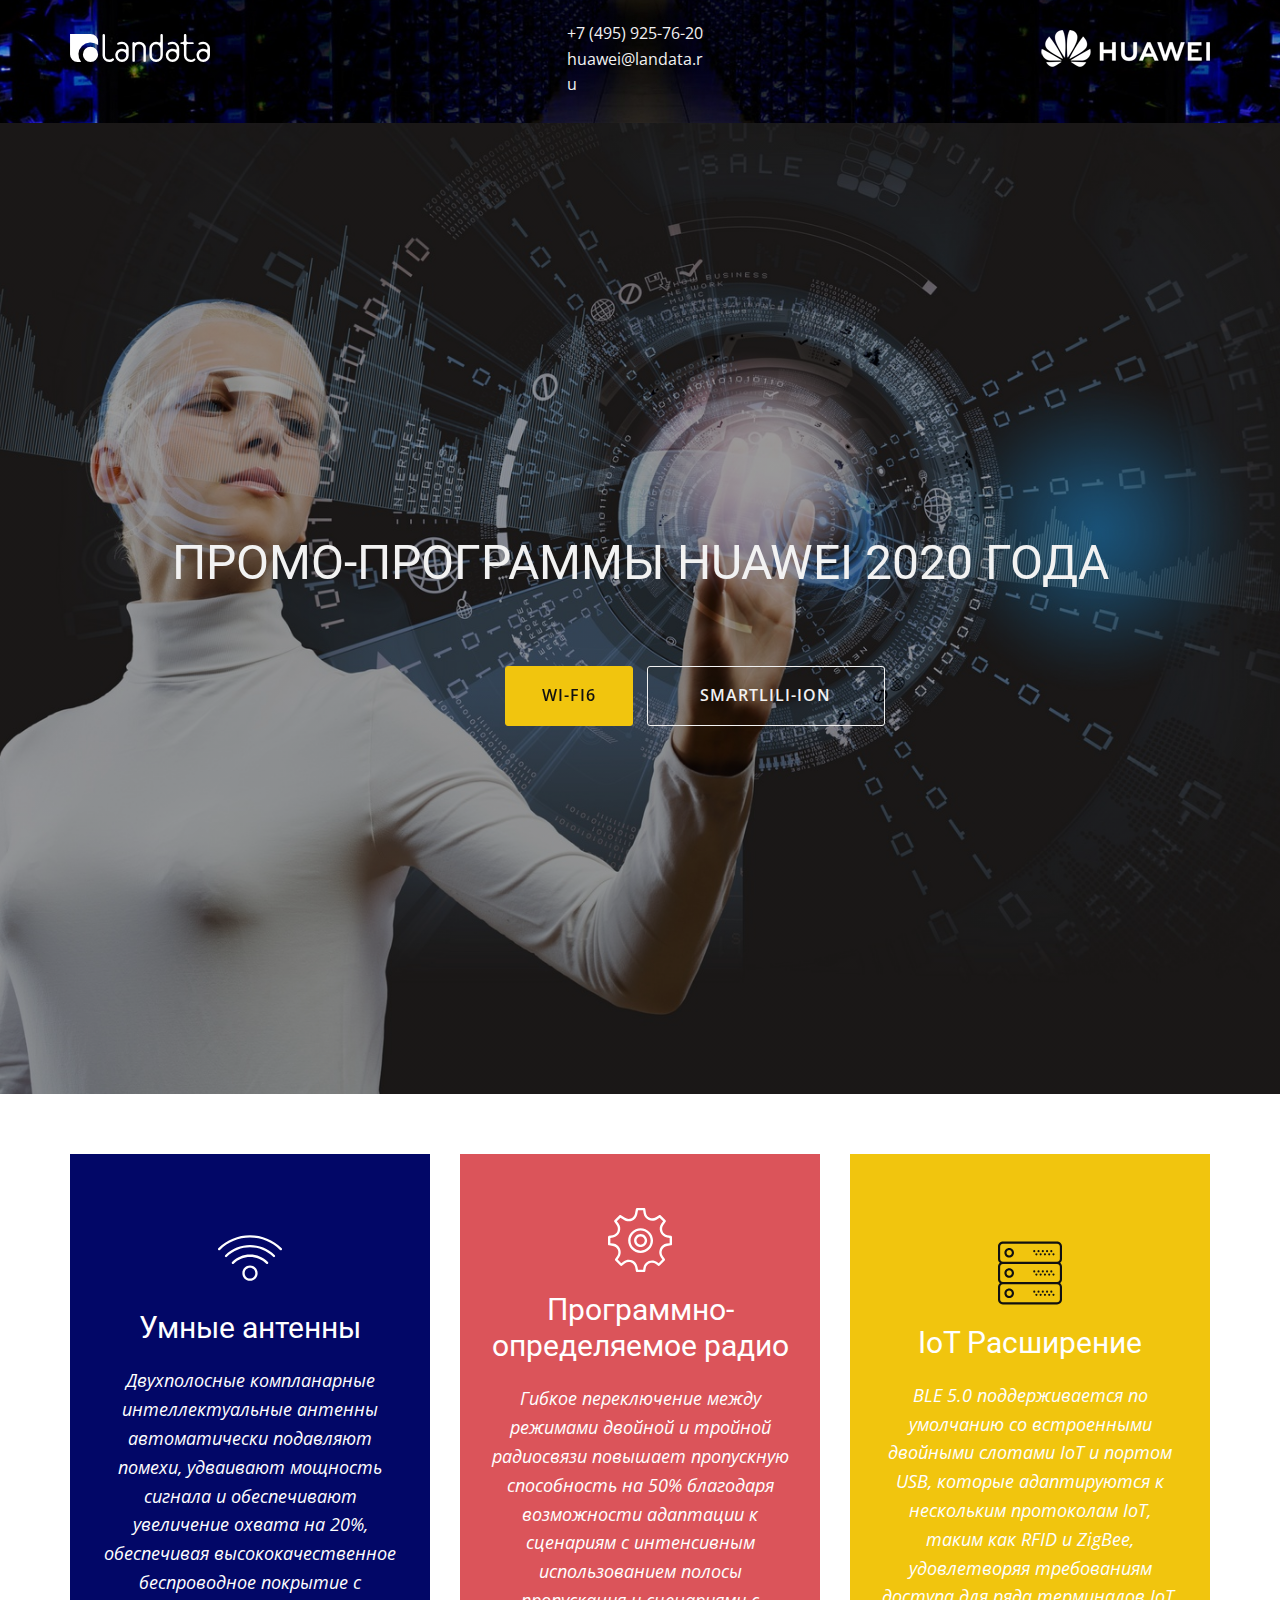
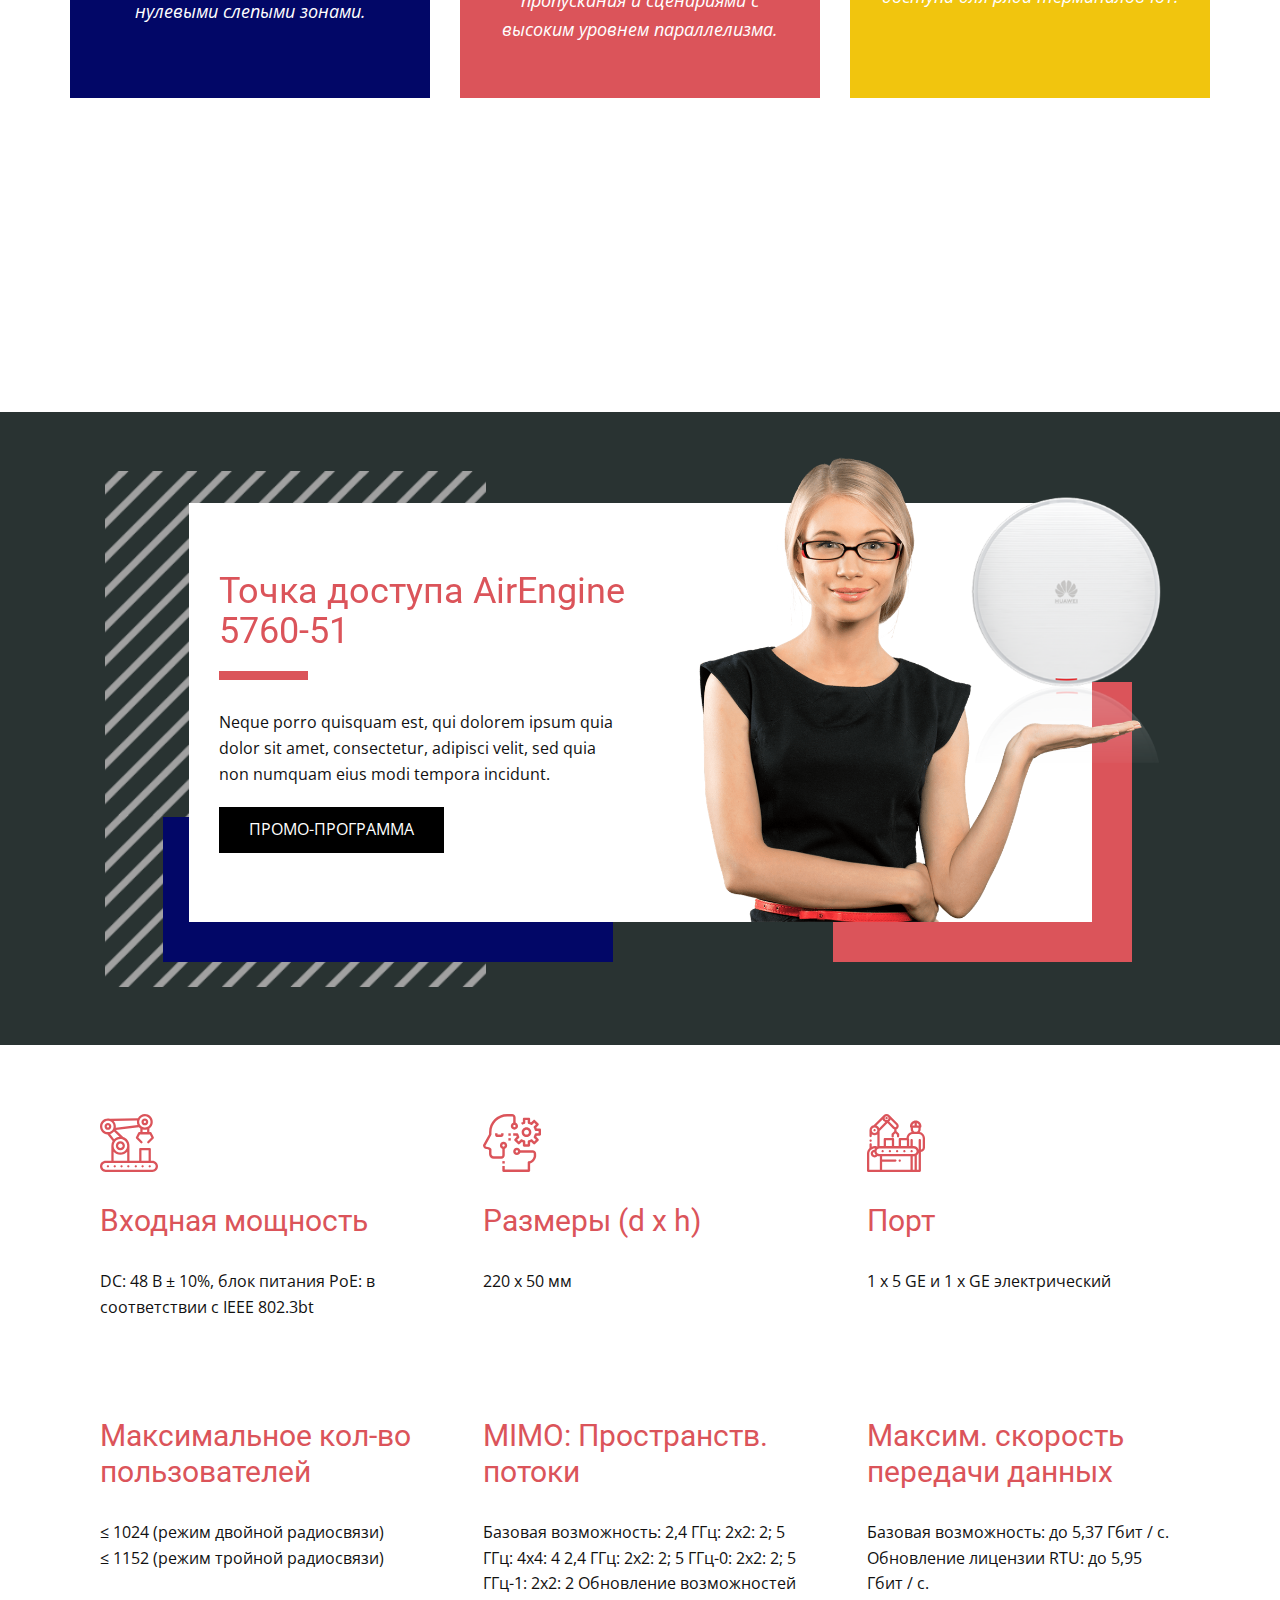
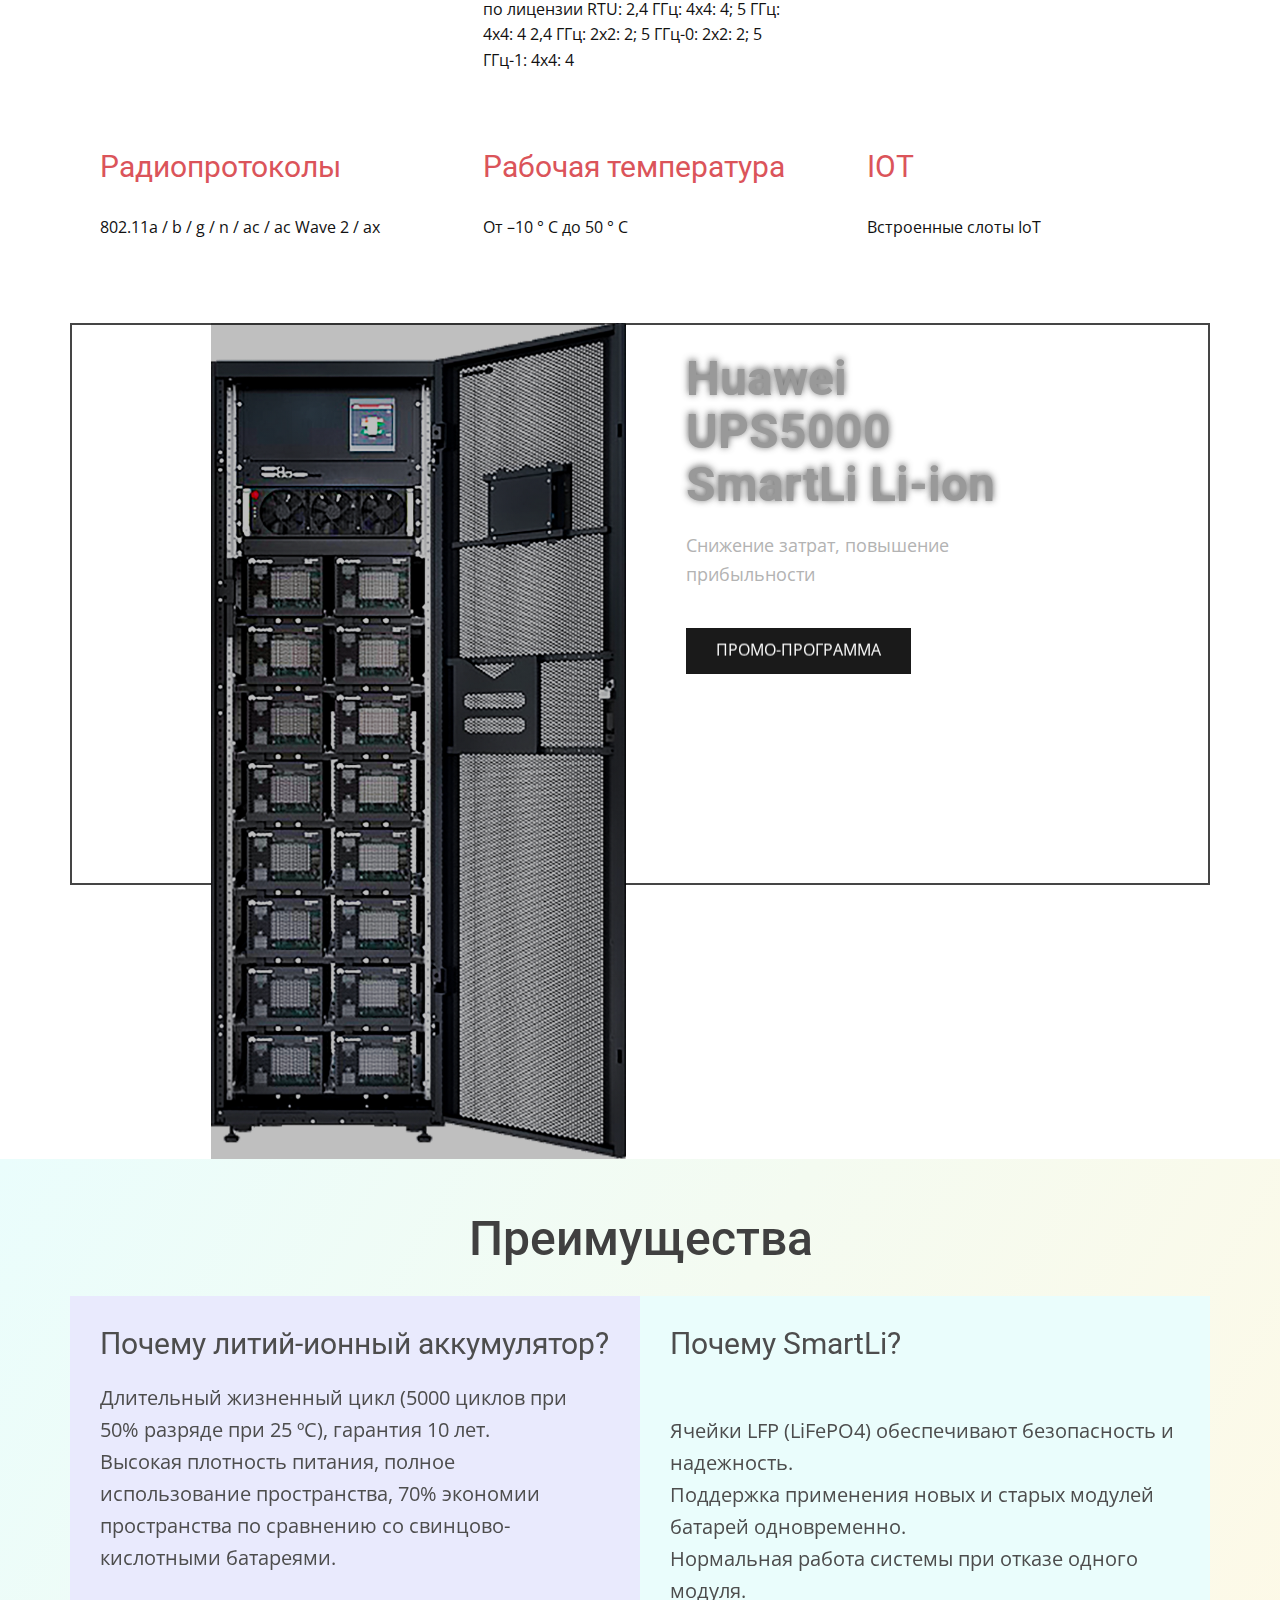
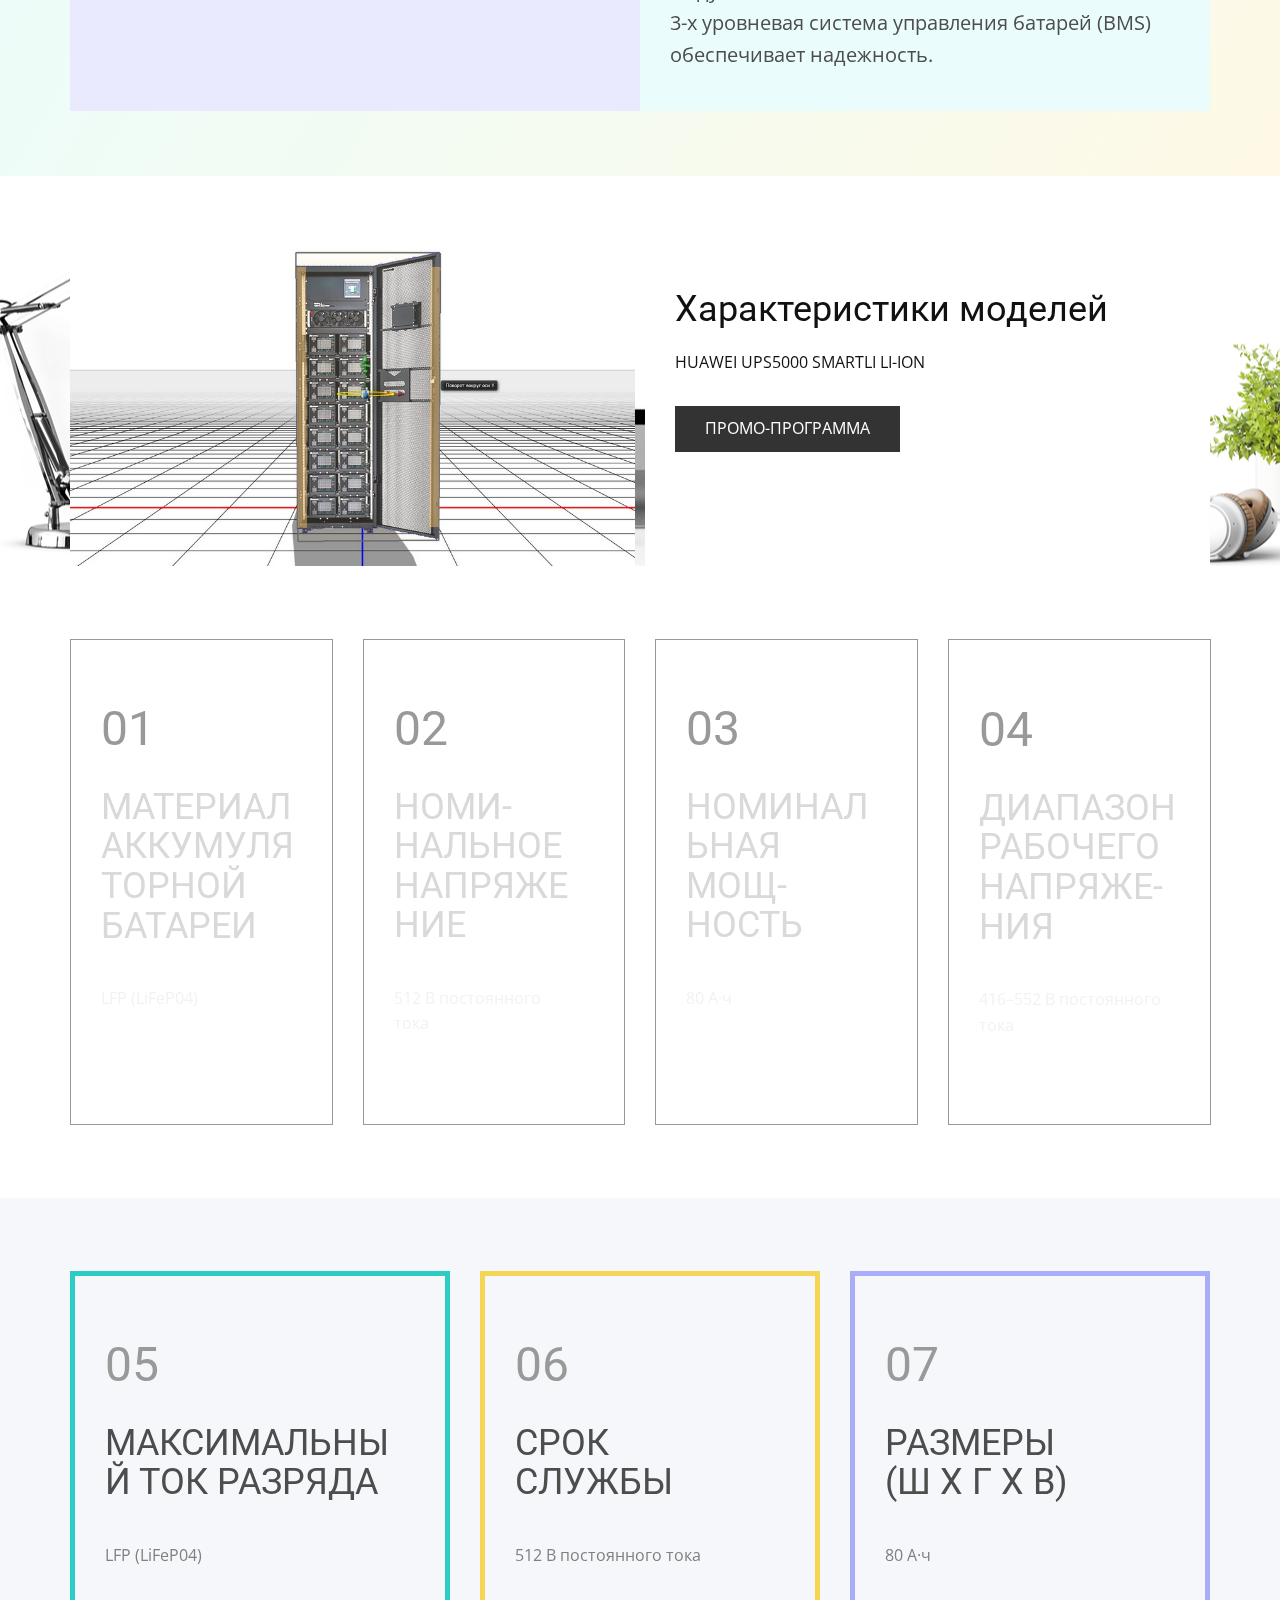
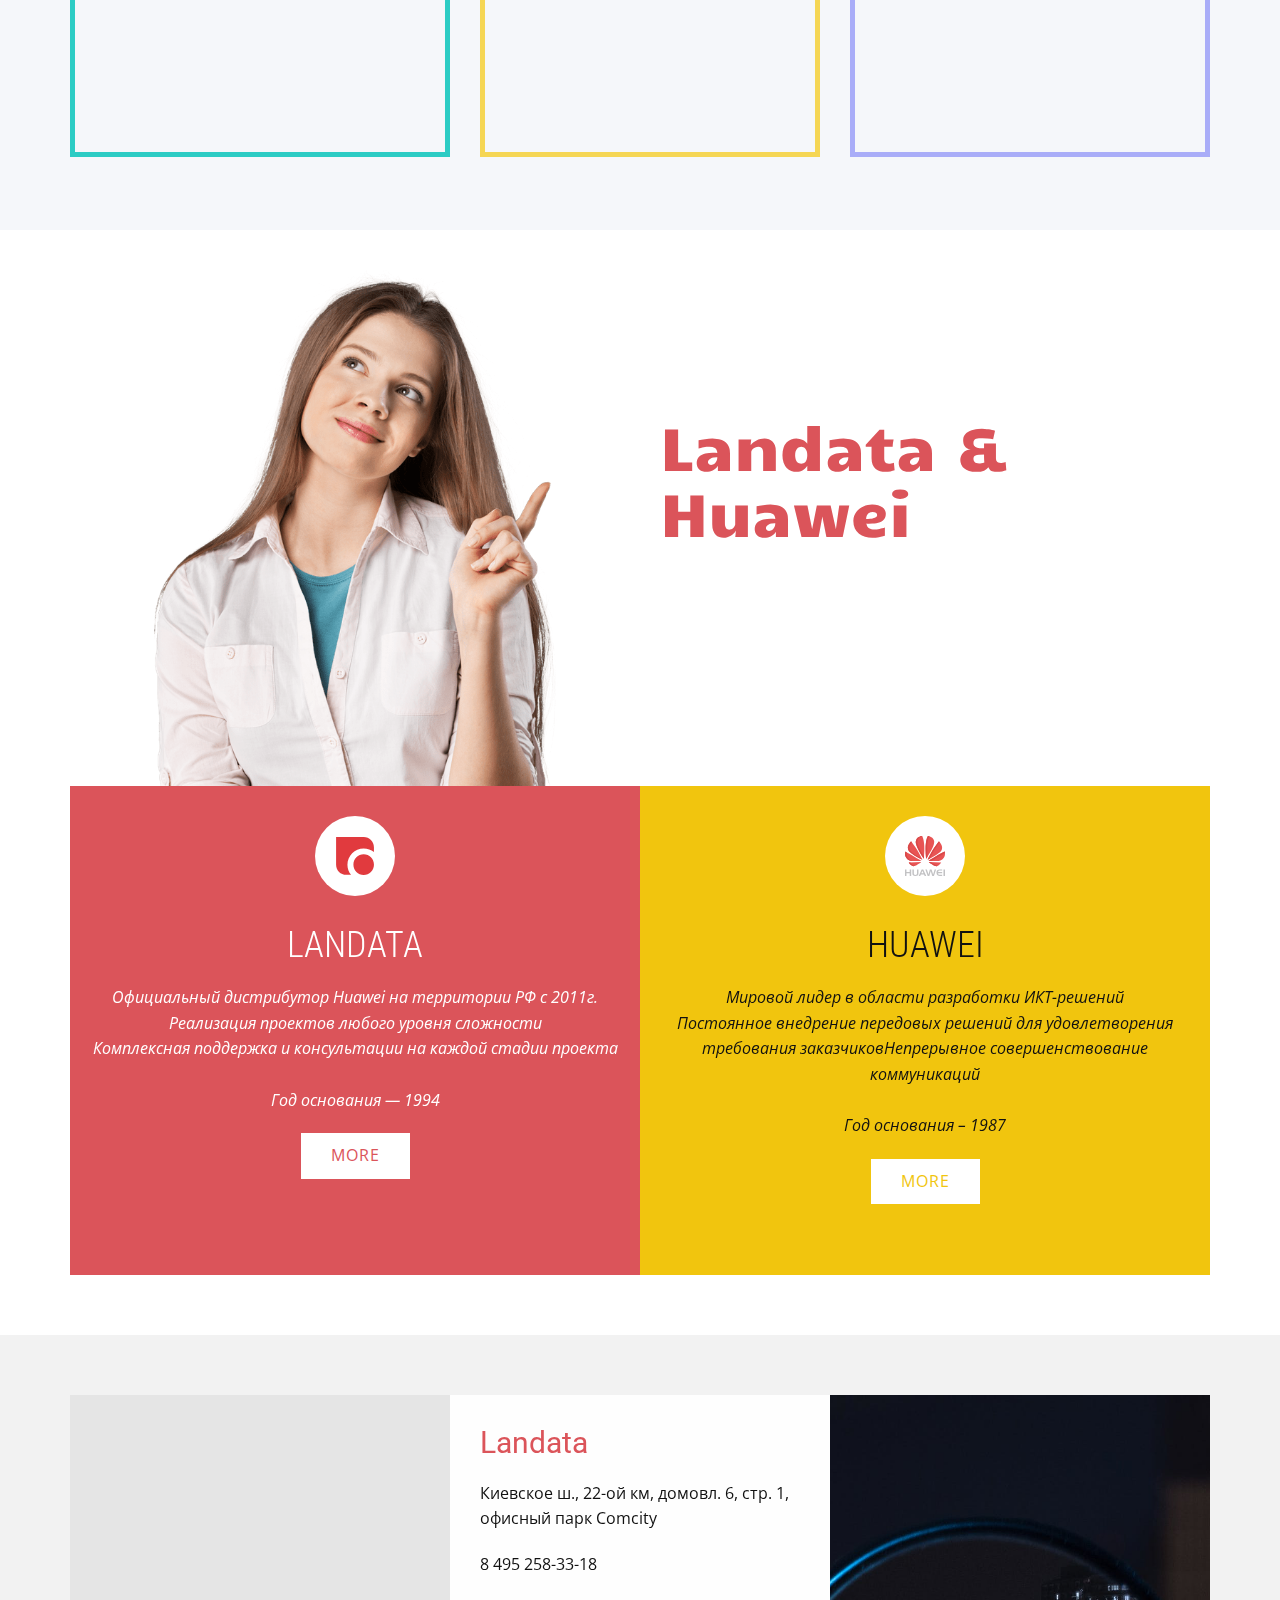
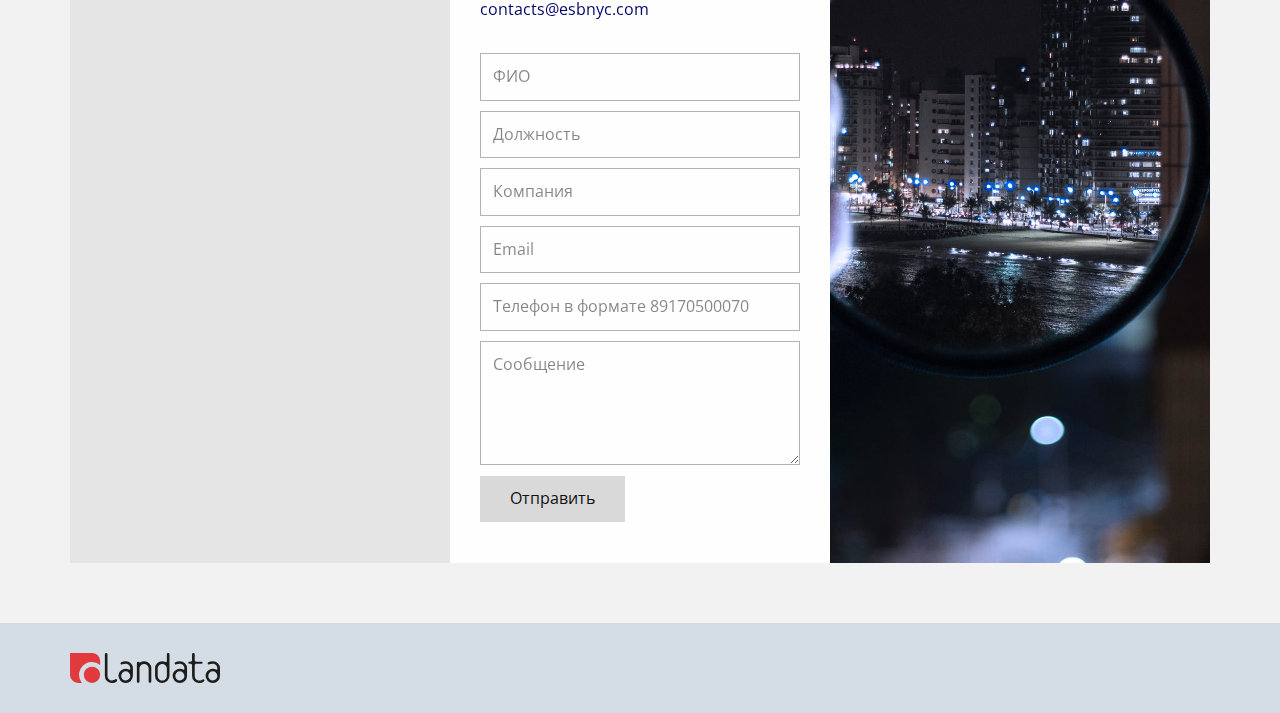
==== index.html @ daa8db78 "App init" ====
<!DOCTYPE html>
<html style="font-size: 16px;">
  <head>
    <meta name="viewport" content="width=device-width, initial-scale=1.0">
    <meta charset="utf-8">
    <meta name="keywords" content="ПРОМО-ПРОГРАММЫ HUAWEI 2020 ГОДА, Точка доступа AirEngine 5760-51, Huawei UPS5000 SmartLi Li-ion, Преимущества">
    <meta name="description" content="ПРОМО-ПРОГРАММЫ HUAWEI 2020 ГОД">
    <meta name="page_type" content="np-template-header-footer-from-plugin">
    <title>home</title>
    <link rel="stylesheet" href="nicepage.css" media="screen">
<link rel="stylesheet" href="home.css" media="screen">
    <script class="u-script" type="text/javascript" src="jquery.js" defer=""></script>
    <script class="u-script" type="text/javascript" src="nicepage.js" defer=""></script>
    <link rel="icon" href="images/favicon.png">
    <link id="u-google-font" rel="stylesheet" href="https://fonts.googleapis.com/css?family=Ubuntu:300,300i,400,400i,500,500i,700,700i|Roboto+Condensed:300,300i,400,400i,700,700i|Roboto:100,100i,300,300i,400,400i,500,500i,700,700i,900,900i|Open+Sans:300,300i,400,400i,600,600i,700,700i,800,800i|Candal">
    
    
    
    
    
    
    
    
    
    
    
    
    
    
    <script type="application/ld+json">{
		"@context": "http://schema.org",
		"@type": "Organization",
		"name": "Landata-Huawei",
		"url": "index.html",
		"logo": "images/2.svg"
}</script>
    <meta property="og:title" content="home">
    <meta property="og:type" content="website">
    <meta property="og:description" content="ПРОМО-ПРОГРАММЫ HUAWEI 2020 ГОД">
    <meta name="theme-color" content="#020767">
    <link rel="canonical" href="index.html">
    <meta property="og:url" content="index.html">
  </head>
  <body data-home-page="home.html" data-home-page-title="home" class="u-body"><header class="u-clearfix u-header u-image u-shading u-header" id="sec-599b" data-image-width="1600" data-image-height="827"><div class="u-clearfix u-sheet u-valign-middle u-sheet-1">
        <a href="#" class="u-image u-logo u-image-1">
          <img src="images/2.svg" class="u-logo-image u-logo-image-1" data-image-width="140">
        </a>
        <a href="#" class="u-image u-logo u-image-2" data-image-width="169" data-image-height="38">
          <img src="images/logo-huawei1.png" class="u-logo-image u-logo-image-2" data-image-width="140">
        </a>
        <p class="u-align-center-xs u-hidden-xs u-text u-text-grey-5 u-text-1">+7 (495) 925-76-20&nbsp;
          <br>
          <a class="logo-description" href="mailto:huawei@landata.ru">huawei@landata.ru</a>
        </p>
      </div></header>
    <section class="skrollable skrollable-after u-clearfix u-image u-shading u-section-1" id="sec-cb9d" data-image-width="1600" data-image-height="1067">
      <div class="u-clearfix u-sheet u-valign-middle-sm u-valign-middle-xs u-sheet-1">
        <div class="u-clearfix u-expanded-width-md u-layout-wrap u-layout-wrap-1">
          <div class="u-layout">
            <div class="u-layout-col">
              <div class="u-size-30">
                <div class="u-layout-row">
                  <div class="u-container-style u-layout-cell u-left-cell u-right-cell u-size-60 u-layout-cell-1">
                    <div class="u-container-layout u-valign-middle u-container-layout-1">
                      <h1 class="u-align-center u-text u-text-grey-5 u-text-1" data-animation-name="fadeIn" data-animation-duration="1000" data-animation-delay="0">ПРОМО-ПРОГРАММЫ HUAWEI 2020 ГОДА</h1>
                    </div>
                  </div>
                </div>
              </div>
              <div class="u-size-30">
                <div class="u-layout-row">
                  <div class="u-align-center-sm u-align-center-xs u-align-right-lg u-align-right-md u-align-right-xl u-container-style u-layout-cell u-left-cell u-size-30 u-layout-cell-2">
                    <div class="u-container-layout u-valign-middle u-container-layout-2">
                      <a href="#carousel_262c" class="u-border-1 u-border-palette-3-base u-border-radius-3 u-btn u-btn-round u-button-style u-palette-3-base u-btn-1" data-animation-name="jackInTheBox" data-animation-duration="1000" data-animation-delay="0" data-animation-direction="">WI-Fi6</a>
                    </div>
                  </div>
                  <div class="u-align-center-sm u-align-center-xs u-align-left-lg u-align-left-md u-align-left-xl u-container-style u-layout-cell u-right-cell u-size-30 u-layout-cell-3">
                    <div class="u-container-layout u-valign-middle u-container-layout-3">
                      <a href="#sec-e520" class="u-border-1 u-border-grey-5 u-border-radius-3 u-btn u-btn-round u-button-style u-none u-btn-2">SMARTLILI-ION</a>
                    </div>
                  </div>
                </div>
              </div>
            </div>
          </div>
        </div>
      </div>
    </section>
    <section class="skrollable skrollable-between u-align-center u-clearfix u-image u-parallax u-valign-top-lg u-valign-top-xl u-section-2" id="carousel_262c">
      <div class="u-container-style u-expanded-width u-group u-white u-group-1">
        <div class="u-container-layout u-container-layout-1"></div>
      </div>
      <div class="u-clearfix u-gutter-30 u-layout-wrap u-layout-wrap-1">
        <div class="u-layout">
          <div class="u-layout-row">
            <div class="u-container-style u-layout-cell u-left-cell u-palette-1-base u-size-20 u-layout-cell-1">
              <div class="u-container-layout u-valign-middle u-container-layout-2">
                <span class="u-icon u-icon-circle u-icon-1" data-animation-name="pulse" data-animation-duration="1000" data-animation-delay="0" data-animation-direction="">
                  <svg class="u-svg-link" preserveAspectRatio="xMidYMin slice" viewBox="0 0 54.908 54.908" style=""><use xmlns:xlink="http://www.w3.org/1999/xlink" xlink:href="#svg-983d"></use></svg>
                  <svg version="1.1" id="svg-983d" xmlns="http://www.w3.org/2000/svg" xmlns:xlink="http://www.w3.org/1999/xlink" x="0px" y="0px" viewBox="0 0 54.908 54.908" style="enable-background:new 0 0 54.908 54.908;" xml:space="preserve" class="u-svg-content"><g><path d="M54.615,19.123c-7.243-7.244-16.89-11.233-27.161-11.233S7.537,11.878,0.293,19.123c-0.391,0.391-0.391,1.023,0,1.414
		s1.023,0.391,1.414,0C8.573,13.67,17.717,9.889,27.454,9.889s18.881,3.781,25.747,10.647c0.195,0.195,0.451,0.293,0.707,0.293
		s0.512-0.098,0.707-0.293C55.006,20.146,55.006,19.513,54.615,19.123z"></path><path d="M6.171,25c-0.391,0.391-0.391,1.023,0,1.414c0.195,0.195,0.451,0.293,0.707,0.293s0.512-0.098,0.707-0.293
		c10.955-10.956,28.781-10.956,39.737,0c0.391,0.391,1.023,0.391,1.414,0s0.391-1.023,0-1.414C37.002,13.266,17.907,13.264,6.171,25
		z"></path><path d="M27.454,24.508c-5.825,0-11.295,2.263-15.404,6.371c-0.391,0.391-0.391,1.023,0,1.414s1.023,0.391,1.414,0
		c3.731-3.73,8.699-5.785,13.99-5.785c5.291,0,10.259,2.055,13.99,5.785c0.195,0.195,0.451,0.293,0.707,0.293
		s0.512-0.098,0.707-0.293c0.391-0.391,0.391-1.023,0-1.414C38.75,26.771,33.279,24.508,27.454,24.508z"></path><path d="M27.454,33.916c-3.612,0-6.551,2.939-6.551,6.552s2.939,6.552,6.551,6.552c3.613,0,6.552-2.939,6.552-6.552
		S31.067,33.916,27.454,33.916z M27.454,45.019c-2.51,0-4.551-2.042-4.551-4.552s2.042-4.552,4.551-4.552s4.552,2.042,4.552,4.552
		S29.964,45.019,27.454,45.019z"></path>
</g><g></g><g></g><g></g><g></g><g></g><g></g><g></g><g></g><g></g><g></g><g></g><g></g><g></g><g></g><g></g></svg>
                </span>
                <h3 class="u-align-center u-text u-text-body-alt-color u-text-1">Умные антенны</h3>
                <p class="u-align-center u-text u-text-body-alt-color u-text-2">Двухполосные компланарные интеллектуальные антенны автоматически подавляют помехи, удваивают мощность сигнала и обеспечивают увеличение охвата на 20%, обеспечивая высококачественное беспроводное покрытие с нулевыми слепыми зонами.</p>
              </div>
            </div>
            <div class="u-container-style u-layout-cell u-palette-2-base u-size-20 u-layout-cell-2">
              <div class="u-container-layout u-valign-middle u-container-layout-3">
                <span class="u-icon u-icon-circle u-icon-2" data-animation-name="rotateIn" data-animation-duration="1000" data-animation-delay="0" data-animation-direction="">
                  <svg class="u-svg-link" preserveAspectRatio="xMidYMin slice" viewBox="0 0 54 54" style=""><use xmlns:xlink="http://www.w3.org/1999/xlink" xlink:href="#svg-01af"></use></svg>
                  <svg xmlns="http://www.w3.org/2000/svg" xmlns:xlink="http://www.w3.org/1999/xlink" version="1.1" id="svg-01af" x="0px" y="0px" viewBox="0 0 54 54" style="enable-background:new 0 0 54 54;" xml:space="preserve" class="u-svg-content"><g><path d="M53.188,23.518l-3.128-0.602c-1.842-0.354-3.351-1.607-4.035-3.354c-0.686-1.745-0.433-3.69,0.677-5.203l1.964-2.679   c0.292-0.397,0.249-0.949-0.1-1.298l-4.242-4.242c-0.339-0.339-0.871-0.39-1.268-0.121l-2.638,1.786   c-1.552,1.052-3.505,1.231-5.224,0.482c-1.719-0.75-2.916-2.305-3.201-4.158l-0.505-3.282C31.413,0.36,30.994,0,30.5,0h-6   c-0.479,0-0.892,0.34-0.982,0.812l-0.777,4.04c-0.347,1.801-1.565,3.296-3.26,3.997c-1.694,0.704-3.613,0.507-5.131-0.521   L10.944,6.02c-0.397-0.268-0.929-0.218-1.268,0.121l-4.243,4.242c-0.349,0.349-0.391,0.9-0.1,1.299l1.964,2.679   c1.109,1.512,1.362,3.457,0.677,5.203c-0.686,1.745-2.194,2.999-4.036,3.353l-3.128,0.602C0.34,23.608,0,24.021,0,24.5v6   c0,0.493,0.36,0.913,0.848,0.988l3.283,0.505c1.853,0.285,3.408,1.481,4.157,3.2c0.75,1.72,0.57,3.673-0.482,5.226L6.02,43.057   c-0.269,0.396-0.218,0.929,0.121,1.268l4.242,4.242c0.349,0.348,0.899,0.393,1.298,0.1l2.679-1.964   c1.512-1.109,3.457-1.365,5.202-0.677c1.746,0.685,3,2.193,3.354,4.035l0.602,3.128C23.608,53.66,24.021,54,24.5,54h6   c0.494,0,0.914-0.36,0.988-0.848l0.355-2.309c0.292-1.896,1.523-3.465,3.294-4.198c1.771-0.73,3.751-0.495,5.297,0.64l1.884,1.381   c0.399,0.293,0.95,0.248,1.298-0.1l4.242-4.242c0.339-0.339,0.39-0.871,0.121-1.268l-1.786-2.638   c-1.052-1.553-1.232-3.506-0.482-5.225c0.75-1.72,2.304-2.916,4.158-3.201l3.282-0.505C53.64,31.413,54,30.993,54,30.5v-6   C54,24.021,53.66,23.608,53.188,23.518z M52,29.642l-2.435,0.375c-2.535,0.39-4.661,2.026-5.687,4.378   c-1.025,2.351-0.779,5.022,0.66,7.146l1.323,1.954l-3.052,3.052l-1.192-0.874c-2.115-1.551-4.822-1.875-7.246-0.874   c-2.422,1.004-4.107,3.149-4.505,5.741L29.642,52h-4.316l-0.446-2.316c-0.484-2.52-2.2-4.583-4.588-5.521   c-2.385-0.937-5.047-0.589-7.115,0.926l-1.987,1.457l-3.052-3.052l1.324-1.954c1.438-2.123,1.685-4.795,0.659-7.146   c-1.026-2.351-3.152-3.987-5.687-4.377L2,29.642v-4.315l2.317-0.445c2.519-0.484,4.582-2.199,5.52-4.587   c0.937-2.388,0.591-5.048-0.926-7.117L7.454,11.19l3.052-3.052l2.723,1.845c2.077,1.407,4.701,1.675,7.018,0.713   c2.317-0.96,3.984-3.004,4.458-5.468L25.326,2h4.316l0.375,2.435c0.39,2.535,2.027,4.661,4.378,5.687   c2.351,1.026,5.022,0.778,7.146-0.659l1.954-1.323l3.052,3.052l-1.457,1.986c-1.517,2.068-1.863,4.729-0.925,7.117   c0.937,2.388,3,4.103,5.52,4.587L52,25.326V29.642z"></path><path d="M27.5,17C21.71,17,17,21.71,17,27.5S21.71,38,27.5,38S38,33.29,38,27.5S33.29,17,27.5,17z M27.5,36   c-4.687,0-8.5-3.813-8.5-8.5s3.813-8.5,8.5-8.5s8.5,3.813,8.5,8.5S32.187,36,27.5,36z"></path><path d="M27.5,22c-3.033,0-5.5,2.468-5.5,5.5s2.467,5.5,5.5,5.5s5.5-2.468,5.5-5.5S30.533,22,27.5,22z M27.5,31   c-1.93,0-3.5-1.57-3.5-3.5s1.57-3.5,3.5-3.5s3.5,1.57,3.5,3.5S29.43,31,27.5,31z"></path>
</g><g></g><g></g><g></g><g></g><g></g><g></g><g></g><g></g><g></g><g></g><g></g><g></g><g></g><g></g><g></g></svg>
                </span>
                <h3 class="u-align-center u-text u-text-body-alt-color u-text-3">Программно-определяемое радио</h3>
                <p class="u-align-center u-text u-text-body-alt-color u-text-4">Гибкое переключение между режимами двойной и тройной радиосвязи повышает пропускную способность на 50% благодаря возможности адаптации к сценариям с интенсивным использованием полосы пропускания и сценариями с высоким уровнем параллелизма.
                  <br>
                </p>
              </div>
            </div>
            <div class="u-align-center u-container-style u-layout-cell u-palette-3-base u-right-cell u-size-20 u-layout-cell-3">
              <div class="u-container-layout u-valign-middle u-container-layout-4">
                <span class="u-icon u-icon-circle u-icon-3" data-animation-name="zoomIn" data-animation-duration="1000" data-animation-delay="0" data-animation-direction="">
                  <svg class="u-svg-link" preserveAspectRatio="xMidYMin slice" viewBox="0 0 60 60" style=""><use xmlns:xlink="http://www.w3.org/1999/xlink" xlink:href="#svg-a3b0"></use></svg>
                  <svg xmlns="http://www.w3.org/2000/svg" xmlns:xlink="http://www.w3.org/1999/xlink" version="1.1" id="svg-a3b0" x="0px" y="0px" viewBox="0 0 60 60" style="enable-background:new 0 0 60 60;" xml:space="preserve" class="u-svg-content"><g><path d="M10.5,6.5C8.019,6.5,6,8.519,6,11s2.019,4.5,4.5,4.5S15,13.481,15,11S12.981,6.5,10.5,6.5z M10.5,13.5   C9.122,13.5,8,12.379,8,11s1.122-2.5,2.5-2.5S13,9.621,13,11S11.878,13.5,10.5,13.5z"></path><circle cx="50" cy="9.5" r="1"></circle><circle cx="46" cy="9.5" r="1"></circle><circle cx="52" cy="12.5" r="1"></circle><circle cx="48" cy="12.5" r="1"></circle><circle cx="42" cy="9.5" r="1"></circle><circle cx="44" cy="12.5" r="1"></circle><circle cx="38" cy="9.5" r="1"></circle><circle cx="40" cy="12.5" r="1"></circle><circle cx="34" cy="9.5" r="1"></circle><circle cx="36" cy="12.5" r="1"></circle><path d="M60,16.892V5.108C60,2.567,57.933,0.5,55.392,0.5H4.608C2.067,0.5,0,2.567,0,5.108v11.783c0,1.469,0.703,2.764,1.777,3.608   C0.703,21.344,0,22.64,0,24.108v11.783c0,1.469,0.703,2.764,1.777,3.608C0.703,40.344,0,41.64,0,43.108v11.783   C0,57.433,2.067,59.5,4.608,59.5h50.783c2.541,0,4.608-2.067,4.608-4.608V43.108c0-1.469-0.703-2.764-1.777-3.608   C59.297,38.656,60,37.36,60,35.892V24.108c0-1.469-0.703-2.764-1.777-3.608C59.297,19.656,60,18.36,60,16.892z M58,43.108v11.783   c0,1.438-1.17,2.608-2.608,2.608H4.608C3.17,57.5,2,56.33,2,54.892V43.108C2,41.67,3.17,40.5,4.608,40.5h50.783   C56.83,40.5,58,41.67,58,43.108z M58,24.108v11.783c0,1.438-1.17,2.608-2.608,2.608H4.608C3.17,38.5,2,37.33,2,35.892V24.108   C2,22.67,3.17,21.5,4.608,21.5h50.783C56.83,21.5,58,22.67,58,24.108z M4.608,19.5C3.17,19.5,2,18.33,2,16.892V5.108   C2,3.67,3.17,2.5,4.608,2.5h50.783C56.83,2.5,58,3.67,58,5.108v11.783c0,1.438-1.17,2.608-2.608,2.608H4.608z"></path><path d="M10.5,34.5c2.481,0,4.5-2.019,4.5-4.5s-2.019-4.5-4.5-4.5S6,27.519,6,30S8.019,34.5,10.5,34.5z M10.5,27.5   c1.378,0,2.5,1.121,2.5,2.5s-1.122,2.5-2.5,2.5S8,31.379,8,30S9.122,27.5,10.5,27.5z"></path><circle cx="50" cy="28.5" r="1"></circle><circle cx="46" cy="28.5" r="1"></circle><circle cx="52" cy="31.5" r="1"></circle><circle cx="48" cy="31.5" r="1"></circle><circle cx="42" cy="28.5" r="1"></circle><circle cx="44" cy="31.5" r="1"></circle><circle cx="38" cy="28.5" r="1"></circle><circle cx="40" cy="31.5" r="1"></circle><circle cx="34" cy="28.5" r="1"></circle><circle cx="36" cy="31.5" r="1"></circle><path d="M10.5,53.5c2.481,0,4.5-2.019,4.5-4.5s-2.019-4.5-4.5-4.5S6,46.519,6,49S8.019,53.5,10.5,53.5z M10.5,46.5   c1.378,0,2.5,1.121,2.5,2.5s-1.122,2.5-2.5,2.5S8,50.379,8,49S9.122,46.5,10.5,46.5z"></path><circle cx="50" cy="47.5" r="1"></circle><circle cx="46" cy="47.5" r="1"></circle><circle cx="52" cy="50.5" r="1"></circle><circle cx="48" cy="50.5" r="1"></circle><circle cx="42" cy="47.5" r="1"></circle><circle cx="44" cy="50.5" r="1"></circle><circle cx="38" cy="47.5" r="1"></circle><circle cx="40" cy="50.5" r="1"></circle><circle cx="34" cy="47.5" r="1"></circle><circle cx="36" cy="50.5" r="1"></circle>
</g><g></g><g></g><g></g><g></g><g></g><g></g><g></g><g></g><g></g><g></g><g></g><g></g><g></g><g></g><g></g></svg>
                </span>
                <h3 class="u-text u-text-body-alt-color u-text-5">IoT Расширение</h3>
                <p class="u-text u-text-body-alt-color u-text-6">BLE 5.0 поддерживается по умолчанию со встроенными двойными слотами IoT и портом USB, которые адаптируются к нескольким протоколам IoT, таким как RFID и ZigBee, удовлетворяя требованиям доступа для ряда терминалов IoT.</p>
              </div>
            </div>
          </div>
        </div>
      </div>
    </section>
    <section class="u-align-center u-clearfix u-palette-4-dark-3 u-section-3" id="carousel_86a4">
      <div class="u-clearfix u-sheet u-sheet-1">
        <div class="u-container-style u-group u-image u-image-1">
          <div class="u-container-layout u-container-layout-1"></div>
        </div>
        <div class="u-container-style u-group u-palette-2-base u-group-2">
          <div class="u-container-layout u-container-layout-2">
            <img src="images/1.png" alt="" class="u-image u-image-default u-image-2" data-image-width="650" data-image-height="488">
          </div>
        </div>
        <div class="u-container-style u-group u-palette-1-base u-group-3">
          <div class="u-container-layout u-container-layout-3"></div>
        </div>
        <div class="u-clearfix u-expanded-width-xs u-layout-wrap u-layout-wrap-1">
          <div class="u-layout">
            <div class="u-layout-row">
              <div class="u-container-style u-layout-cell u-left-cell u-size-29-md u-size-29-sm u-size-29-xs u-size-31-lg u-size-31-xl u-white u-layout-cell-1">
                <div class="u-container-layout u-valign-middle u-container-layout-4">
                  <h2 class="u-text u-text-default u-text-palette-2-base u-text-1" data-animation-name="lightSpeedIn" data-animation-duration="1000" data-animation-delay="0" data-animation-direction="">Точка доступа AirEngine 5760-51</h2>
                  <div class="u-border-9 u-border-palette-2-base u-line u-line-horizontal u-line-1"></div>
                  <p class="u-text u-text-default u-text-2">Neque porro quisquam est, qui dolorem ipsum quia dolor sit amet, consectetur, adipisci velit, sed quia non numquam eius modi tempora incidunt.</p>
                  <a href="#" class="u-black u-btn u-button-style u-btn-1">ПРОМО-ПРОГРАММА</a>
                </div>
              </div>
              <div class="u-container-style u-layout-cell u-right-cell u-size-29-lg u-size-29-xl u-size-31-md u-size-31-sm u-size-31-xs u-white u-layout-cell-2">
                <div class="u-container-layout u-container-layout-5">
                  <img src="images/xxxxxxxx-min.png" alt="" class="u-image u-image-default u-image-3" data-image-width="981" data-image-height="956">
                </div>
              </div>
            </div>
          </div>
        </div>
        <img src="images/1.png" alt="" class="u-image u-image-default u-image-4" data-image-width="650" data-image-height="488" data-animation-name="slideIn" data-animation-duration="1000" data-animation-delay="0" data-animation-direction="Down">
      </div>
    </section>
    <section class="u-clearfix u-section-4" id="carousel_26a4">
      <div class="u-clearfix u-sheet u-sheet-1">
        <div class="u-clearfix u-gutter-10 u-layout-spacing-vertical u-layout-wrap u-layout-wrap-1">
          <div class="u-layout">
            <div class="u-layout-row">
              <div class="u-align-left u-container-style u-layout-cell u-left-cell u-size-20 u-size-20-md u-layout-cell-1">
                <div class="u-container-layout u-container-layout-1">
                  <span class="u-align-left u-icon u-text-palette-2-base u-icon-1" data-animation-name="jackInTheBox" data-animation-duration="1000" data-animation-delay="0" data-animation-direction="">
                    <svg class="u-svg-link" preserveAspectRatio="xMidYMin slice" viewBox="0 0 512 512"><use xmlns:xlink="http://www.w3.org/1999/xlink" xlink:href="#svg-f8ba"></use></svg>
                    <svg xmlns="http://www.w3.org/2000/svg" xmlns:xlink="http://www.w3.org/1999/xlink" version="1.1" id="svg-f8ba" x="0px" y="0px" viewBox="0 0 512 512" style="enable-background:new 0 0 512 512;" xml:space="preserve" class="u-svg-content"><g><g><path d="M438.942,451.898c-5.518,0-9.997,4.479-9.997,9.997s4.479,9.997,9.997,9.997s9.997-4.479,9.997-9.997    S444.46,451.898,438.942,451.898z"></path>
</g>
</g><g><g><path d="M375.962,451.898c-5.518,0-9.997,4.479-9.997,9.997s4.479,9.997,9.997,9.997s9.997-4.479,9.997-9.997    S381.48,451.898,375.962,451.898z"></path>
</g>
</g><g><g><path d="M315.981,451.898c-5.518,0-9.997,4.479-9.997,9.997s4.479,9.997,9.997,9.997s9.997-4.479,9.997-9.997    S321.499,451.898,315.981,451.898z"></path>
</g>
</g><g><g><path d="M250.002,451.898c-5.518,0-9.997,4.479-9.997,9.997s4.479,9.997,9.997,9.997s9.997-4.479,9.997-9.997    S255.52,451.898,250.002,451.898z"></path>
</g>
</g><g><g><path d="M190.021,451.898c-5.518,0-9.997,4.479-9.997,9.997s4.479,9.997,9.997,9.997s9.997-4.479,9.997-9.997    S195.539,451.898,190.021,451.898z"></path>
</g>
</g><g><g><path d="M130.04,451.898c-5.518,0-9.997,4.479-9.997,9.997s4.479,9.997,9.997,9.997s9.997-4.479,9.997-9.997    S135.558,451.898,130.04,451.898z"></path>
</g>
</g><g><g><path d="M70.059,451.898c-5.518,0-9.997,4.479-9.997,9.997s4.479,9.997,9.997,9.997s9.997-4.479,9.997-9.997    S75.577,451.898,70.059,451.898z"></path>
</g>
</g><g><g><path d="M461.935,411.83h-12.996V309.943c0-5.521-4.476-9.997-9.997-9.997h-82.974c-5.521,0-9.997,4.476-9.997,9.997V411.83    h-85.973V279.952c0-17.576-5.593-34.255-16.176-48.233c-9.723-12.843-23.341-22.586-38.547-27.651l-65.612-62.422l204.269-24.848    c3.594,4.004,7.617,7.559,12.035,10.634v32.558h-9.997c-3.787,0-7.248,2.139-8.941,5.526l-19.994,39.987    c-1.924,3.849-1.17,8.497,1.872,11.539l39.987,39.987c3.904,3.904,10.234,3.904,14.139,0c3.904-3.904,3.904-10.234,0-14.139    l-34.893-34.892l14.009-28.016h87.612l14.009,28.016l-34.893,34.892c-3.904,3.904-3.904,10.234,0,14.139    c1.952,1.952,4.511,2.928,7.069,2.928c2.558,0,5.117-0.976,7.069-2.928l39.987-39.987c3.042-3.043,3.797-7.691,1.872-11.539    l-19.994-39.987c-1.693-3.387-5.155-5.526-8.941-5.526h-9.997v-32.554c18.63-13.008,29.99-34.497,29.99-57.418    c0-38.586-31.392-69.978-69.978-69.978c-25.977,0-49.492,14.25-61.618,36.801L90.729,42.03c-0.877,0.019-1.719,0.161-2.524,0.39    c-5.905-1.579-11.988-2.392-18.146-2.392c-38.586,0-69.978,31.392-69.978,69.978c0,37.28,29.305,67.839,66.088,69.864    l45.451,58.657c-7.583,12.456-11.57,26.627-11.57,41.425v131.877H50.065c-13.368,0-25.939,5.209-35.397,14.668    C5.209,435.956,0,448.526,0,461.895c0,27.606,22.459,50.065,50.065,50.065h411.87c13.368,0,25.939-5.209,35.397-14.668    c9.459-9.458,14.668-22.029,14.668-35.397C512,434.289,489.541,411.83,461.935,411.83z M415.949,159.99h-39.987v-22.91    c6.457,1.921,13.194,2.916,19.994,2.916c6.8,0,13.537-0.995,19.994-2.916V159.99z M349.882,50.598    c0-0.001,0.001-0.002,0.001-0.003c7.839-18.565,25.923-30.56,46.072-30.56c27.561,0,49.984,22.423,49.984,49.984    c0,17.79-9.579,34.382-25.001,43.301c-7.555,4.373-16.194,6.683-24.983,6.683c-8.789,0-17.429-2.311-24.985-6.684    c-5.817-3.365-10.82-7.784-14.874-13.143c-6.623-8.732-10.124-19.161-10.124-30.157C345.973,63.271,347.288,56.737,349.882,50.598    z M365.965,319.94h62.98v91.971h-62.98V319.94z M197.158,222.46c0.006,0.002,0.013,0.004,0.02,0.006    c25.216,7.501,42.827,31.14,42.827,57.487c0,33.074-26.907,59.981-59.981,59.981s-59.981-26.908-59.981-59.981    c0-13.049,4.117-25.449,11.907-35.864c11.45-15.327,28.973-24.117,48.074-24.117C185.884,219.971,191.648,220.808,197.158,222.46z     M240.005,332.767v79.144H120.043v-79.144c14.666,16.636,36.112,27.16,59.981,27.16S225.339,349.402,240.005,332.767z     M327.201,56.991c-0.803,4.264-1.223,8.612-1.223,13.027c0,9.831,2.009,19.336,5.87,28.109l-192.779,23.451    c0.632-3.798,0.968-7.659,0.968-11.572c0-18.577-7.315-35.853-19.619-48.611L327.201,56.991z M68.035,159.938    c-26.626-1.066-47.961-23.05-47.961-49.932c0-27.561,22.423-49.984,49.984-49.984c5.483,0,10.882,0.883,16.046,2.624    c20.3,6.876,33.938,25.908,33.938,47.36c0,6.748-1.316,13.282-3.913,19.426c-0.683,1.617-1.479,3.251-2.354,4.834    c-8.258,14.844-23.587,24.476-40.49,25.594C71.573,159.424,69.761,159.441,68.035,159.938z M89.422,177.238    c13.526-3.916,25.662-11.866,34.681-22.8l48.266,45.919c-17.976,1.753-34.932,9.62-47.902,22.108L89.422,177.238z M483.079,483.04    c-5.651,5.651-13.161,8.764-21.144,8.764H50.065c-16.493,0-29.909-13.417-29.909-29.91c0-7.983,3.113-15.493,8.765-21.145    c5.651-5.651,13.161-8.764,21.144-8.764h59.981c0.414,0,0.82-0.032,1.221-0.081h137.515c0.401,0.049,0.807,0.081,1.221,0.081    h105.966c0.414,0,0.82-0.032,1.221-0.081h80.534c0.401,0.049,0.807,0.081,1.221,0.081h22.993c16.492,0,29.909,13.417,29.909,29.91    C491.844,469.878,488.731,477.388,483.079,483.04z"></path>
</g>
</g><g><g><path d="M395.956,40.028c-16.537,0-29.991,13.454-29.991,29.991c0,16.537,13.454,29.99,29.991,29.99    c16.537,0,29.99-13.454,29.99-29.99C425.946,53.482,412.492,40.028,395.956,40.028z M395.956,80.016    c-5.512,0-9.997-4.485-9.997-9.997s4.485-9.997,9.997-9.997s9.997,4.485,9.997,9.997S401.468,80.016,395.956,80.016z"></path>
</g>
</g><g><g><path d="M70.059,80.016c-16.537,0-29.991,13.454-29.991,29.991c0,16.537,13.454,29.99,29.991,29.99s29.991-13.454,29.991-29.99    C100.049,93.469,86.596,80.016,70.059,80.016z M70.059,120.003c-5.512,0-9.997-4.485-9.997-9.997c0-5.512,4.485-9.997,9.997-9.997    s9.997,4.485,9.997,9.997C80.056,115.518,75.571,120.003,70.059,120.003z"></path>
</g>
</g><g><g><path d="M180.024,239.965c-22.049,0-39.987,17.937-39.987,39.987c0,22.049,17.938,39.987,39.987,39.987    s39.987-17.938,39.987-39.987C220.011,257.903,202.073,239.965,180.024,239.965z M180.024,299.946    c-11.025,0-19.994-8.969-19.994-19.994c0-11.024,8.969-19.994,19.994-19.994c11.024,0,19.994,8.969,19.994,19.994    C200.018,290.977,191.049,299.946,180.024,299.946z"></path>
</g>
</g><g></g><g></g><g></g><g></g><g></g><g></g><g></g><g></g><g></g><g></g><g></g><g></g><g></g><g></g><g></g></svg>
                  </span>
                  <h3 class="u-text u-text-palette-2-base u-text-1">Входная мощность</h3>
                  <p class="u-text u-text-2">DC: 48 В ± 10%, блок питания PoE: в соответствии с IEEE 802.3bt</p>
                </div>
              </div>
              <div class="u-align-left u-container-style u-layout-cell u-size-20 u-size-20-md u-layout-cell-2">
                <div class="u-container-layout u-container-layout-2">
                  <span class="u-align-left u-icon u-text-palette-2-base u-icon-2" data-animation-name="fadeIn" data-animation-duration="1000" data-animation-delay="0">
                    <svg class="u-svg-link" preserveAspectRatio="xMidYMin slice" viewBox="0 0 512.014 512.014"><use xmlns:xlink="http://www.w3.org/1999/xlink" xlink:href="#svg-d6dd"></use></svg>
                    <svg xmlns="http://www.w3.org/2000/svg" xmlns:xlink="http://www.w3.org/1999/xlink" version="1.1" id="svg-d6dd" x="0px" y="0px" viewBox="0 0 512.014 512.014" style="enable-background:new 0 0 512.014 512.014;" xml:space="preserve" class="u-svg-content"><g><g><path d="M256.013,0.014h-42.667c-88.324,0.1-159.9,71.676-160,160v17.931L1.336,272.195c-0.866,1.579-1.321,3.351-1.323,5.152    c-0.018,0.606-0.018,1.213,0,1.819c0.502,17.171,14.829,30.684,32,30.181c7.758,0.431,15.2,3.218,21.333,7.989v34.677    c-0.024,0.815-0.024,1.631,0,2.447c0.676,22.888,19.778,40.896,42.667,40.22h64c0.606,0.018,1.213,0.018,1.819,0    c17.171-0.502,30.684-14.829,30.181-32v-64H170.68v64c0.062,0.634,0.062,1.273,0,1.907c-0.527,5.365-5.302,9.286-10.667,8.76h-64    c-0.851,0.054-1.705,0.054-2.556,0c-11.076-0.706-19.483-10.257-18.777-21.333v-39.765c0.001-3.055-1.308-5.964-3.595-7.989    c-10.698-9.857-24.539-15.612-39.072-16.245c-0.047,0.006-0.095,0.011-0.142,0.016c-5.143,0.545-9.755-3.182-10.301-8.326    l51.787-93.867c0.866-1.579,1.321-3.351,1.323-5.152v-20.672C74.768,83.467,136.8,21.435,213.347,21.347h42.539    c0.649-0.069,1.304-0.073,1.954-0.012c5.39,0.507,9.348,5.288,8.841,10.678v53.333h21.333V32.014c0.018-0.606,0.018-1.213,0-1.819    C287.511,13.024,273.184-0.489,256.013,0.014z"></path>
</g>
</g><g><g><path d="M437.347,320.014H320.013v21.333h117.333c0.634-0.062,1.273-0.062,1.907,0c5.365,0.527,9.287,5.302,8.76,10.667v20.16    c-1.536,6.368-11.819,43.84-42.667,43.84c-5.891,0-10.667,4.776-10.667,10.667v64H192.013v-32H170.68v42.667    c0,5.891,4.776,10.667,10.667,10.667h224v0c5.891,0,10.667-4.776,10.667-10.667v-64.939c33.344-6.304,49.237-41.483,53.12-60.928    c0.143-0.702,0.214-1.417,0.213-2.133v-21.333c0.018-0.606,0.018-1.213,0-1.819C468.845,333.024,454.518,319.511,437.347,320.014z    "></path>
</g>
</g><g><g><path d="M501.347,128.014h-26.891c-1.129-3.169-2.421-6.277-3.872-9.312l19.029-19.029c4.164-4.165,4.164-10.917,0-15.083    l-30.176-30.176c-4.165-4.164-10.917-4.164-15.083,0l-19.029,19.029c-3.036-1.445-6.144-2.733-9.312-3.861V42.68    c0-5.891-4.776-10.667-10.667-10.667H362.68c-5.891,0-10.667,4.776-10.667,10.667v26.901c-5.808,2.051-11.402,4.662-16.704,7.797    l10.837,18.368c5.998-3.531,12.461-6.206,19.2-7.947c4.709-1.216,7.999-5.462,8-10.325V53.347h21.333v24.128    c-0.006,4.861,3.275,9.111,7.979,10.336c6.739,1.741,13.202,4.416,19.2,7.947c4.192,2.477,9.529,1.801,12.971-1.643l17.067-17.067    l15.093,15.061l-17.067,17.067c-3.447,3.439-4.127,8.777-1.653,12.971c3.538,5.997,6.22,12.46,7.968,19.2    c1.215,4.705,5.456,7.994,10.315,8h24.128v21.323h-24.107c-4.859,0.006-9.1,3.295-10.315,8c-1.748,6.74-4.43,13.203-7.968,19.2    c-2.474,4.194-1.794,9.531,1.653,12.971l17.067,17.067l-15.083,15.083l-17.067-17.067c-3.442-3.444-8.779-4.12-12.971-1.643    c-5.998,3.531-12.461,6.206-19.2,7.947c-4.709,1.216-7.999,5.462-8,10.325v24.128h-21.333v-24.117    c-0.001-4.863-3.291-9.11-8-10.325c-6.739-1.741-13.202-4.416-19.2-7.947c-4.192-2.477-9.529-1.801-12.971,1.643L316.12,243    l-15.083-15.083l17.067-17.067c3.447-3.439,4.128-8.777,1.653-12.971c-3.538-5.997-6.22-12.46-7.968-19.2    c-1.215-4.705-5.456-7.994-10.315-8H266.68v21.333h26.901c1.125,3.169,2.414,6.277,3.861,9.312l-19.029,19.029    c-4.164,4.165-4.164,10.917,0,15.083l30.176,30.176c4.165,4.164,10.917,4.164,15.083,0l19.029-19.029    c3.036,1.445,6.144,2.733,9.312,3.861v26.901c0,5.891,4.776,10.667,10.667,10.667h42.667l0,0c5.891,0,10.667-4.776,10.667-10.667    v-26.891c3.168-1.128,6.276-2.417,9.312-3.861l19.029,19.019c4.165,4.164,10.917,4.164,15.083,0l30.176-30.176    c4.164-4.165,4.164-10.917,0-15.083l-19.04-19.029c1.451-3.035,2.743-6.143,3.872-9.312h26.901    c5.891,0,10.667-4.776,10.667-10.667V138.68C512.013,132.789,507.238,128.014,501.347,128.014z"></path>
</g>
</g><g><g><path d="M384.013,117.347c-23.564,0-42.667,19.103-42.667,42.667s19.102,42.667,42.667,42.667    c23.564,0,42.667-19.103,42.667-42.667S407.578,117.347,384.013,117.347z M384.013,181.347c-11.782,0-21.333-9.551-21.333-21.333    c0-11.782,9.551-21.333,21.333-21.333c11.782,0,21.333,9.551,21.333,21.333C405.347,171.796,395.796,181.347,384.013,181.347z"></path>
</g>
</g><g><g><path d="M160.013,170.68v10.667h-32V170.68H106.68v10.667c-0.006,0.295-0.006,0.589,0,0.884    c0.244,11.538,9.795,20.693,21.333,20.449h32c0.295,0.006,0.589,0.006,0.884,0c11.538-0.244,20.693-9.795,20.449-21.333V170.68    H160.013z"></path>
</g>
</g><g><g><path d="M298.68,298.68c-17.673,0-32,14.327-32,32c0,17.673,14.327,32,32,32c17.673,0,32-14.327,32-32    C330.68,313.007,316.353,298.68,298.68,298.68z M298.68,341.347c-5.891,0-10.667-4.776-10.667-10.667    c0-5.891,4.776-10.667,10.667-10.667c5.891,0,10.667,4.776,10.667,10.667C309.347,336.571,304.571,341.347,298.68,341.347z"></path>
</g>
</g><g><g><path d="M181.347,245.347c-17.673,0-32,14.327-32,32c0,17.673,14.327,32,32,32c17.673,0,32-14.327,32-32    C213.347,259.674,199.02,245.347,181.347,245.347z M181.347,288.014c-5.891,0-10.667-4.776-10.667-10.667    c0-5.891,4.776-10.667,10.667-10.667c5.891,0,10.667,4.776,10.667,10.667C192.013,283.238,187.238,288.014,181.347,288.014z"></path>
</g>
</g><g><g><path d="M277.347,74.68c-17.673,0-32,14.327-32,32c0,17.673,14.327,32,32,32c17.673,0,32-14.327,32-32    C309.347,89.007,295.02,74.68,277.347,74.68z M277.347,117.347c-5.891,0-10.667-4.776-10.667-10.667s4.776-10.667,10.667-10.667    c5.891,0,10.667,4.776,10.667,10.667S283.238,117.347,277.347,117.347z"></path>
</g>
</g><g><g><rect x="224.013" y="170.68" width="21.333" height="21.333"></rect>
</g>
</g><g><g><rect x="224.013" y="213.347" width="21.333" height="21.333"></rect>
</g>
</g><g><g><rect x="170.68" y="416.014" width="21.333" height="21.333"></rect>
</g>
</g><g></g><g></g><g></g><g></g><g></g><g></g><g></g><g></g><g></g><g></g><g></g><g></g><g></g><g></g><g></g></svg>
                  </span>
                  <h3 class="u-text u-text-palette-2-base u-text-3">Размеры (d x h)</h3>
                  <p class="u-text u-text-4">220 х 50 мм</p>
                </div>
              </div>
              <div class="u-align-left u-container-style u-layout-cell u-right-cell u-size-20 u-size-20-md u-layout-cell-3">
                <div class="u-container-layout u-container-layout-3">
                  <span class="u-align-left u-icon u-text-palette-2-base u-icon-3" data-animation-name="bounceIn" data-animation-duration="1000" data-animation-delay="0" data-animation-direction="">
                    <svg class="u-svg-link" preserveAspectRatio="xMidYMin slice" viewBox="0 0 512 512"><use xmlns:xlink="http://www.w3.org/1999/xlink" xlink:href="#svg-84d2"></use></svg>
                    <svg xmlns="http://www.w3.org/2000/svg" viewBox="0 0 512 512" id="svg-84d2" class="u-svg-content"><path d="m466.070312 158.75c4.988282-7.136719 7.929688-15.808594 7.929688-25.15625v-13.039062c3.832031-1.402344 6.574219-5.070313 6.574219-9.386719v-3.097657c0-27.886718-22.6875-50.574218-50.574219-50.574218s-50.574219 22.6875-50.574219 50.574218v3.097657c0 4.316406 2.742188 7.984375 6.574219 9.386719v13.039062c0 9.347656 2.9375 18.019531 7.929688 25.15625-25.0625 5.132812-44.222657 26.628906-45.8125 52.796875h-58.117188c-5.523438 0-10 4.476563-10 10v62h-40.566406v-62c0-5.523437-4.480469-10-10-10h-72c-5.523438 0-10 4.476563-10 10v62h-36v-133.421875l69.703125-69.703125 46.523437 46.519531c3.707032 3.710938 8.136719 6.273438 12.839844 7.695313v16.886719l-20.902344 20.902343c-1.875 1.875-2.929687 4.417969-2.929687 7.070313v18.46875c0 5.519531 4.480469 10 10 10 5.523437 0 10-4.480469 10-10v-14.324219l13.832031-13.832031 13.832031 13.832031v12.824219c0 5.523437 4.480469 10 10 10 5.523438 0 10-4.476563 10-10v-16.96875c0-2.652344-1.054687-5.195313-2.929687-7.070313l-20.902344-20.902343v-17.59375c3.9375-1.5 7.628906-3.824219 10.796875-6.988282 5.828125-5.828125 9.039063-13.578125 9.039063-21.820312 0-8.242188-3.210938-15.988282-9.039063-21.816406l-72.574219-72.578126c-.019531-.015624-.039062-.03125-.054687-.046874-14.355469-14.265626-37.640625-14.238282-51.964844.078124l-88.542969 88.542969c-20.5625 4.011719-36.136718 22.152344-36.136718 43.875v51.789063c0 5.519531 4.480468 10 10 10 5.523437 0 10-4.480469 10-10v-14.558594c7.082031 4.71875 15.578124 7.472656 24.703124 7.472656 9.128907 0 17.625-2.753906 24.707032-7.472656v106.714844c-.472656.199218-.933594.414062-1.398438.628906-7.449218-2.777344-15.277344-4.203125-23.308594-4.203125-8.726562 0-17.058593 1.699219-24.703124 4.757813v-19.34375c0-5.519532-4.476563-10-10-10-5.523438 0-10 4.480468-10 10v31.816406c-13.515626 12.222656-22.023438 29.882812-22.023438 49.496094v151.691406c0 5.519531 4.476562 10 10 10h456c5.519531 0 10-4.480469 10-10v-166.808594c20.078125-1.363281 36-18.125 36-38.546875v-81.546875c0-27.738281-19.75-50.953125-45.929688-56.3125zm-36.609374-1.167969c-12.984376-.289062-23.460938-10.933593-23.460938-23.988281v-12.425781h48v12.425781c0 13.054688-10.476562 23.699219-23.460938 23.988281zm30.328124-56.414062h-19.789062v-21.988281c9.835938 3.417968 17.410156 11.71875 19.789062 21.988281zm-39.789062-21.988281v21.988281h-19.789062c2.378906-10.269531 9.953124-18.570313 19.789062-21.988281zm-7 224.367187c13.785156 0 25 11.214844 25 25s-11.214844 25-25 25h-304c-13.785156 0-25-11.214844-25-25s11.214844-25 25-25zm-9 70h9c2.382812 0 4.71875-.191406 7-.546875v118.964844h-16zm-339.46875-38.097656c1.421875 9.21875 5.664062 17.515625 11.800781 23.996093-2.554687 2.414063-5.964843 3.8125-9.605469 3.8125-7.71875 0-14-6.277343-14-14 0-6.96875 5.125-12.75 11.804688-13.808593zm235.46875-103.902344h52v52h-52zm-132.566406 0h52v52h-52zm-20.585938-168.914063c4.210938 4.207032 9.261719 7.261719 14.777344 9.015626l-53.84375 53.84375c-4.601562-10.636719-13.210938-19.144532-23.921875-23.605469l54.007813-54.003907c1.71875 5.394532 4.707031 10.472657 8.980468 14.75zm113.488282 42.488282c0 2.898437-1.132813 5.625-3.183594 7.675781-4.230469 4.234375-11.121094 4.234375-15.351563 0l-46.523437-46.519531 3.476562-3.472656c4.199219-4.203126 7.25-9.246094 9.015625-14.746094l49.382813 49.386718c2.050781 2.050782 3.183594 4.777344 3.183594 7.675782zm-75.726563-80.21875c3.175781 3.171875 4.921875 7.390625 4.921875 11.878906 0 4.089844-1.464844 7.945312-4.121094 11-.269531.21875-.535156.453125-.789062.707031-6.515625 6.515625-17.117188 6.515625-23.632813 0-6.511719-6.515625-6.511719-17.113281 0-23.628906.152344-.152344.289063-.3125.429688-.472656 6.585937-6.011719 16.824219-5.855469 23.191406.515625zm-117.882813 142.976562c-13.621093 0-24.703124-11.082031-24.703124-24.703125 0-13.625 11.082031-24.707031 24.703124-24.707031 13.625 0 24.707032 11.082031 24.707032 24.707031 0 13.621094-11.082032 24.703125-24.707032 24.703125zm-46.726562 182.394532c0-25.765626 20.960938-46.726563 46.726562-46.726563 1.589844 0 3.164063.082031 4.722657.238281-2.328125 3.519532-4.179688 7.378906-5.449219 11.492188-18.414062.390625-33.273438 15.476562-33.273438 33.980468 0 18.75 15.253907 34 34 34 10.414063 0 20.046876-4.703124 26.425782-12.601562 4.933594 1.863281 10.273437 2.890625 15.847656 2.890625h4.457031v118.414063h-93.457031zm364 141.691406h-250.542969v-70.417969h117.042969c5.523438 0 10-4.480469 10-10 0-5.523437-4.476562-10-10-10h-117.042969v-28h250.542969zm56 0v-127.441406c7.488281-5.636719 13.167969-13.546876 16-22.699219v150.140625zm52-195.355469c0 9.382813-6.972656 17.148437-16 18.441406v-85.023437c0-5.523438-4.476562-10-10-10s-10 4.476562-10 10v62.082031.019531 23.140625c-5.679688-18.351562-22.808594-31.722656-43-31.722656h-9v-53.519531c0-5.523438-4.476562-10-10-10s-10 4.476562-10 10v53.519531h-12v-62c0-3.25-1.558594-6.132813-3.960938-7.957031.777344-19.988282 17.269532-36.007813 37.445313-36.007813h23.976563c.179687 0 .359374.011719.539062.011719.183594 0 .359375-.007812.539062-.011719h23.980469c20.667969 0 37.480469 16.8125 37.480469 37.480469zm0 0"></path><path d="m32.019531 244.964844c2.628907 0 5.210938-1.070313 7.070313-2.933594 1.871094-1.859375 2.929687-4.4375 2.929687-7.066406 0-2.632813-1.058593-5.210938-2.929687-7.070313-1.859375-1.863281-4.429688-2.929687-7.070313-2.929687-2.628906 0-5.210937 1.066406-7.070312 2.929687-1.859375 1.859375-2.929688 4.4375-2.929688 7.070313 0 2.628906 1.070313 5.207031 2.929688 7.066406 1.859375 1.863281 4.441406 2.933594 7.070312 2.933594zm0 0"></path><path d="m66.730469 133.171875c-2.640625 0-5.210938 1.070313-7.070313 2.929687-1.859375 1.863282-2.929687 4.441407-2.929687 7.070313 0 2.640625 1.070312 5.210937 2.929687 7.070313 1.859375 1.859374 4.429688 2.929687 7.070313 2.929687 2.628906 0 5.207031-1.070313 7.070312-2.929687 1.859375-1.859376 2.929688-4.4375 2.929688-7.070313 0-2.628906-1.070313-5.207031-2.929688-7.070313-1.863281-1.859374-4.441406-2.929687-7.070312-2.929687zm0 0"></path><path d="m165.730469 43.742188c1.867187 1.859374 4.4375 2.929687 7.070312 2.929687 2.636719 0 5.207031-1.070313 7.078125-2.929687 1.859375-1.859376 2.929688-4.4375 2.929688-7.070313 0-2.628906-1.070313-5.207031-2.929688-7.070313-1.871094-1.855468-4.441406-2.929687-7.078125-2.929687-2.632812 0-5.203125 1.070313-7.070312 2.929687-1.859375 1.863282-2.921875 4.441407-2.921875 7.070313 0 2.632813 1.0625 5.210937 2.921875 7.070313zm0 0"></path><path d="m202 318.542969c-2.628906 0-5.210938 1.070312-7.070312 2.929687-1.859376 1.863282-2.929688 4.441406-2.929688 7.070313 0 2.628906 1.070312 5.210937 2.929688 7.070312 1.859374 1.867188 4.441406 2.929688 7.070312 2.929688s5.210938-1.0625 7.070312-2.929688c1.859376-1.859375 2.929688-4.441406 2.929688-7.070312 0-2.628907-1.070312-5.210938-2.929688-7.070313-1.859374-1.859375-4.441406-2.929687-7.070312-2.929687zm0 0"></path><path d="m138 318.542969c-2.628906 0-5.210938 1.070312-7.070312 2.929687-1.859376 1.863282-2.929688 4.441406-2.929688 7.070313 0 2.640625 1.070312 5.210937 2.929688 7.070312 1.859374 1.859375 4.429687 2.929688 7.070312 2.929688 2.628906 0 5.210938-1.070313 7.070312-2.929688 1.859376-1.859375 2.929688-4.429687 2.929688-7.070312 0-2.628907-1.070312-5.210938-2.929688-7.070313-1.859374-1.859375-4.441406-2.929687-7.070312-2.929687zm0 0"></path><path d="m394 338.542969c2.628906 0 5.210938-1.0625 7.070312-2.929688 1.859376-1.859375 2.929688-4.429687 2.929688-7.070312 0-2.628907-1.070312-5.210938-2.929688-7.070313-1.859374-1.859375-4.441406-2.929687-7.070312-2.929687s-5.210938 1.070312-7.070312 2.929687c-1.859376 1.863282-2.929688 4.441406-2.929688 7.070313 0 2.640625 1.070312 5.210937 2.929688 7.070312 1.859374 1.871094 4.441406 2.929688 7.070312 2.929688zm0 0"></path><path d="m266 318.542969c-2.628906 0-5.210938 1.070312-7.070312 2.929687-1.859376 1.863282-2.929688 4.441406-2.929688 7.070313 0 2.628906 1.070312 5.210937 2.929688 7.070312 1.859374 1.867188 4.441406 2.929688 7.070312 2.929688s5.210938-1.0625 7.070312-2.929688c1.859376-1.859375 2.929688-4.429687 2.929688-7.070312 0-2.628907-1.070312-5.210938-2.929688-7.070313-1.859374-1.859375-4.441406-2.929687-7.070312-2.929687zm0 0"></path><path d="m330 318.542969c-2.628906 0-5.210938 1.070312-7.070312 2.929687-1.859376 1.863282-2.929688 4.441406-2.929688 7.070313 0 2.628906 1.070312 5.210937 2.929688 7.070312 1.859374 1.867188 4.441406 2.929688 7.070312 2.929688s5.210938-1.0625 7.070312-2.929688c1.859376-1.859375 2.929688-4.441406 2.929688-7.070312 0-2.628907-1.070312-5.210938-2.929688-7.070313-1.859374-1.859375-4.441406-2.929687-7.070312-2.929687zm0 0"></path><path d="m288.898438 421.542969c2.632812 0 5.210937-1.0625 7.070312-2.929688 1.859375-1.859375 2.929688-4.429687 2.929688-7.070312 0-2.628907-1.070313-5.210938-2.929688-7.070313s-4.429688-2.929687-7.070312-2.929687c-2.628907 0-5.210938 1.070312-7.070313 2.929687s-2.929687 4.441406-2.929687 7.070313c0 2.640625 1.070312 5.210937 2.929687 7.070312 1.859375 1.871094 4.441406 2.929688 7.070313 2.929688zm0 0"></path></svg>
                  </span>
                  <h3 class="u-text u-text-palette-2-base u-text-5">Порт</h3>
                  <p class="u-text u-text-6">1 х 5 GE и 1 х GE электрический</p>
                </div>
              </div>
            </div>
          </div>
        </div>
      </div>
    </section>
    <section class="u-clearfix u-section-5" id="carousel_d6f3">
      <div class="u-clearfix u-sheet u-valign-middle u-sheet-1">
        <div class="u-clearfix u-expanded-width u-gutter-10 u-layout-spacing-vertical u-layout-wrap u-layout-wrap-1">
          <div class="u-layout">
            <div class="u-layout-row">
              <div class="u-align-left u-container-style u-layout-cell u-left-cell u-size-20 u-size-20-md u-layout-cell-1">
                <div class="u-container-layout u-valign-top u-container-layout-1">
                  <h3 class="u-text u-text-palette-2-base u-text-1">Максимальное кол-во пользователей</h3>
                  <p class="u-text u-text-2">≤ 1024 (режим двойной радиосвязи)&nbsp;
                    <br>≤ 1152 (режим тройной радиосвязи)
                  </p>
                </div>
              </div>
              <div class="u-align-left u-container-style u-layout-cell u-size-20 u-size-20-md u-layout-cell-2">
                <div class="u-container-layout u-container-layout-2">
                  <h3 class="u-text u-text-palette-2-base u-text-3">MIMO: Пространств. потоки</h3>
                  <p class="u-text u-text-4">Базовая возможность: 2,4 ГГц: 2x2: 2;&nbsp;5 ГГц: 4x4: 4 2,4 ГГц: 2x2: 2;&nbsp;5 ГГц-0: 2х2: 2;&nbsp;5 ГГц-1: 2x2: 2 Обновление возможностей по лицензии RTU: 2,4 ГГц: 4x4: 4;&nbsp;5 ГГц: 4x4: 4 2,4 ГГц: 2x2: 2;&nbsp;5 ГГц-0: 2х2: 2;&nbsp;5 ГГц-1: 4x4: 4</p>
                </div>
              </div>
              <div class="u-align-left u-container-style u-layout-cell u-right-cell u-size-20 u-size-20-md u-layout-cell-3">
                <div class="u-container-layout u-valign-top u-container-layout-3">
                  <h3 class="u-text u-text-palette-2-base u-text-5">Максим. скорость передачи данных</h3>
                  <p class="u-text u-text-6">Базовая возможность: до 5,37 Гбит / с. Обновление лицензии RTU: до 5,95 Гбит / с.</p>
                </div>
              </div>
            </div>
          </div>
        </div>
      </div>
    </section>
    <section class="u-clearfix u-section-6" id="carousel_c205">
      <div class="u-clearfix u-sheet u-sheet-1">
        <div class="u-clearfix u-expanded-width u-gutter-10 u-layout-spacing-vertical u-layout-wrap u-layout-wrap-1">
          <div class="u-layout">
            <div class="u-layout-row">
              <div class="u-align-left u-container-style u-layout-cell u-left-cell u-size-20 u-size-20-md u-layout-cell-1">
                <div class="u-container-layout u-valign-top u-container-layout-1">
                  <h3 class="u-text u-text-palette-2-base u-text-1">Радиопротоколы</h3>
                  <p class="u-text u-text-2">802.11a / b / g / n / ac / ac Wave 2 / ax</p>
                </div>
              </div>
              <div class="u-align-left u-container-style u-layout-cell u-size-20 u-size-20-md u-layout-cell-2">
                <div class="u-container-layout u-container-layout-2">
                  <h3 class="u-text u-text-palette-2-base u-text-3">Рабочая температура</h3>
                  <p class="u-text u-text-4">От –10 ° C до 50 ° C</p>
                </div>
              </div>
              <div class="u-align-left u-container-style u-layout-cell u-right-cell u-size-20 u-size-20-md u-layout-cell-3">
                <div class="u-container-layout u-valign-top u-container-layout-3">
                  <h3 class="u-text u-text-palette-2-base u-text-5">IOT</h3>
                  <p class="u-text u-text-6">Встроенные слоты IoT</p>
                </div>
              </div>
            </div>
          </div>
        </div>
      </div>
    </section>
    <section class="skrollable skrollable-before u-clearfix u-image u-parallax u-section-7" id="sec-e520" data-image-width="1280" data-image-height="853">
      <div class="u-clearfix u-sheet u-sheet-1">
        <div class="u-border-2 u-border-grey-dark-1 u-expanded-width u-shape u-shape-rectangle u-shape-1"></div>
        <div class="u-clearfix u-layout-wrap u-layout-wrap-1">
          <div class="u-layout">
            <div class="u-layout-row">
              <div class="fadeIn-played u-container-style u-expand-resize u-image u-layout-cell u-left-cell u-shading u-size-29 u-image-1" data-animation-name="pulse" data-animation-duration="1000" data-animation-delay="0" data-animation-direction="">
                <div class="u-container-layout"></div>
              </div>
              <div class="u-align-left u-container-style u-layout-cell u-right-cell u-size-31 u-layout-cell-2">
                <div class="u-container-layout u-valign-top u-container-layout-2">
                  <h1 class="rotateIn-played u-text u-text-grey-40 u-text-1" data-animation-name="jackInTheBox" data-animation-duration="1000" data-animation-delay="0" data-animation-direction="">Huawei UPS5000 SmartLi Li-ion</h1>
                  <p class="u-large-text u-text u-text-grey-30 u-text-variant u-text-2">Снижение затрат, повышение прибыльности</p>
                  <a href="#" class="u-btn u-btn-rectangle u-button-style u-grey-90 u-btn-1" data-animation-name="slideIn" data-animation-duration="1000" data-animation-delay="0" data-animation-direction="Down">ПРОМО-ПРОГРАММА</a>
                </div>
              </div>
            </div>
          </div>
        </div>
      </div>
    </section>
    <section class="u-align-center u-clearfix u-gradient u-section-8" id="sec-aa03">
      <div class="u-clearfix u-sheet u-valign-middle u-sheet-1">
        <h2 class="u-text u-text-default u-text-grey-75 u-text-1" data-animation-name="flipIn" data-animation-duration="1000" data-animation-delay="0" data-animation-direction="X">Преимущества</h2>
        <div class="u-clearfix u-expanded-width u-layout-wrap u-layout-wrap-1">
          <div class="u-layout">
            <div class="u-layout-row">
              <div class="u-container-style u-layout-cell u-left-cell u-palette-1-light-3 u-size-30 u-layout-cell-1">
                <div class="u-container-layout u-valign-top u-container-layout-1">
                  <h3 class="u-text u-text-default u-text-grey-70 u-text-2" data-animation-name="fadeIn" data-animation-duration="1000" data-animation-delay="0">Почему литий-ионный аккумулятор?</h3>
                  <p class="u-large-text u-text u-text-default u-text-grey-70 u-text-variant u-text-3" data-animation-name="fadeIn" data-animation-duration="1000" data-animation-delay="0">Длительный жизненный цикл (5000 циклов при 50% разряде при 25 ºC), гарантия 10 лет.
                    <br>Высокая плотность питания, полное использование пространства, 70% экономии пространства по сравнению со свинцово-кислотными батареями.
                  </p>
                </div>
              </div>
              <div class="u-align-left u-container-style u-layout-cell u-palette-4-light-3 u-right-cell u-size-30 u-layout-cell-2">
                <div class="u-container-layout u-valign-top u-container-layout-2">
                  <h3 class="u-text u-text-default u-text-grey-70 u-text-4" data-animation-name="fadeIn" data-animation-duration="1000" data-animation-delay="0">Почему SmartLi?</h3>
                  <p class="u-large-text u-text u-text-default u-text-grey-70 u-text-variant u-text-5" data-animation-name="flash" data-animation-duration="1000" data-animation-delay="0" data-animation-direction="">Ячейки LFP (LiFePO4) обеспечивают безопасность и надежность.
                    <br>Поддержка применения новых и старых модулей батарей одновременно.
                    <br>Нормальная работа системы при отказе одного модуля.
                    <br>3-х уровневая система управления батарей (BMS) обеспечивает надежность.
                  </p>
                </div>
              </div>
            </div>
          </div>
        </div>
      </div>
    </section>
    <section class="skrollable skrollable-between u-clearfix u-image u-section-9" id="carousel_04a6" data-image-width="1280" data-image-height="853">
      <div class="u-clearfix u-sheet u-sheet-1">
        <div class="u-clearfix u-expanded-width u-gutter-10 u-layout-wrap u-layout-wrap-1">
          <div class="u-layout">
            <div class="u-layout-row">
              <div class="u-container-style u-image u-layout-cell u-left-cell u-size-30 u-image-1" src="" data-animation-name="flipIn" data-animation-duration="1000" data-animation-delay="0" data-animation-direction="X">
                <div class="u-container-layout u-valign-middle u-container-layout-1"></div>
              </div>
              <div class="u-align-left u-container-style u-layout-cell u-right-cell u-size-30 u-white u-layout-cell-2">
                <div class="u-container-layout u-valign-middle u-container-layout-2">
                  <h2 class="u-text u-text-1" data-animation-name="zoomIn" data-animation-duration="1000" data-animation-delay="0" data-animation-direction="">Характеристики моделей</h2>
                  <p class="u-text u-text-2">HUAWEI UPS5000 SMARTLI LI-ION</p>
                  <a href="#" class="u-btn u-btn-rectangle u-button-style u-grey-80 u-btn-1" data-animation-name="flipIn" data-animation-duration="1000" data-animation-delay="0" data-animation-direction="X">ПРОМО-ПРОГРАММА</a>
                </div>
              </div>
            </div>
          </div>
        </div>
      </div>
    </section>
    <section class="skrollable skrollable-before u-align-center u-clearfix u-image u-parallax u-shading u-section-10" id="carousel_7ffa">
      <div class="u-clearfix u-sheet u-valign-middle u-sheet-1">
        <div class="u-clearfix u-expanded-width-lg u-expanded-width-md u-expanded-width-sm u-expanded-width-xs u-gutter-30 u-layout-wrap u-layout-wrap-1">
          <div class="u-gutter-0 u-layout">
            <div class="u-layout-row">
              <div class="u-align-left u-container-style u-layout-cell u-left-cell u-size-15 u-size-30-md u-layout-cell-1" data-animation-name="jackInTheBox" data-animation-duration="1000" data-animation-delay="0" data-animation-direction="">
                <div class="u-border-1 u-border-grey-40 u-container-layout u-container-layout-1">
                  <p class="u-custom-font u-heading-font u-text u-text-grey-40 u-text-1">01</p>
                  <h2 class="u-text u-text-grey-15 u-text-2">МАТЕРИАЛ АККУМУЛЯТОРНОЙ БАТАРЕИ</h2>
                  <p class="u-text u-text-grey-5 u-text-3">LFP (LiFeP04)</p>
                </div>
              </div>
              <div class="u-align-left u-container-style u-layout-cell u-size-15 u-size-30-md u-layout-cell-2">
                <div class="u-border-1 u-border-grey-40 u-container-layout u-container-layout-2">
                  <p class="u-custom-font u-heading-font u-text u-text-grey-40 u-text-4">02</p>
                  <h2 class="u-text u-text-grey-15 u-text-5">НОМИ-НАЛЬНОЕ НАПРЯЖЕНИЕ</h2>
                  <p class="u-text u-text-grey-5 u-text-6">512 В постоянного тока</p>
                </div>
              </div>
              <div class="u-align-left u-container-style u-layout-cell u-size-15 u-size-30-md u-layout-cell-3">
                <div class="u-border-1 u-border-grey-40 u-container-layout u-container-layout-3">
                  <p class="u-align-left u-custom-font u-heading-font u-res-move-started u-text u-text-grey-40 u-text-7">03</p>
                  <h2 class="u-align-left u-res-move-started u-text u-text-grey-15 u-text-8">НОМИНАЛЬНАЯ МОЩ-НОСТЬ</h2>
                  <p class="u-align-left u-res-move-started u-text u-text-grey-5 u-text-9">80 А·ч</p>
                </div>
              </div>
              <div class="u-container-style u-layout-cell u-right-cell u-size-15 u-size-30-md u-layout-cell-4" data-animation-name="lightSpeedIn" data-animation-duration="1000" data-animation-delay="0" data-animation-direction="">
                <div class="u-border-1 u-border-grey-40 u-container-layout u-container-layout-4">
                  <p class="u-custom-font u-heading-font u-text u-text-grey-40 u-text-10">04</p>
                  <h2 class="u-text u-text-grey-15 u-text-11">ДИАПАЗОН РАБОЧЕГО НАПРЯЖЕ-НИЯ</h2>
                  <p class="u-text u-text-grey-5 u-text-12">416–552 В постоянного тока</p>
                </div>
              </div>
            </div>
          </div>
        </div>
      </div>
    </section>
    <section class="u-align-center u-clearfix u-palette-5-light-3 u-section-11" id="carousel_0bb6">
      <div class="u-clearfix u-sheet u-valign-middle u-sheet-1">
        <div class="u-clearfix u-expanded-width-lg u-expanded-width-md u-expanded-width-sm u-expanded-width-xs u-gutter-30 u-layout-wrap u-layout-wrap-1">
          <div class="u-gutter-0 u-layout">
            <div class="u-layout-row">
              <div class="u-align-left u-container-style u-layout-cell u-left-cell u-size-21 u-layout-cell-1" data-animation-name="flipIn" data-animation-duration="1000" data-animation-delay="0" data-animation-direction="X">
                <div class="u-border-5 u-border-palette-4-dark-1 u-container-layout u-container-layout-1">
                  <p class="u-custom-font u-heading-font u-text u-text-grey-40 u-text-1">05</p>
                  <h2 class="u-text u-text-grey-70 u-text-2">МАКСИМАЛЬНЫЙ ТОК РАЗРЯДА</h2>
                  <p class="u-text u-text-grey-50 u-text-3">LFP (LiFeP04)</p>
                </div>
              </div>
              <div class="u-align-left u-container-style u-layout-cell u-size-19 u-layout-cell-2">
                <div class="u-border-5 u-border-palette-3-light-1 u-container-layout u-container-layout-2">
                  <p class="u-custom-font u-heading-font u-text u-text-grey-40 u-text-4">06</p>
                  <h2 class="u-text u-text-grey-70 u-text-5">СРОК СЛУЖБЫ</h2>
                  <p class="u-text u-text-grey-50 u-text-6">512 В постоянного тока</p>
                </div>
              </div>
              <div class="u-align-left u-container-style u-layout-cell u-right-cell u-size-20 u-layout-cell-3" data-animation-name="flash" data-animation-duration="1000" data-animation-delay="0" data-animation-direction="">
                <div class="u-border-5 u-border-palette-1-light-2 u-container-layout u-container-layout-3">
                  <p class="u-align-left u-custom-font u-heading-font u-res-move-started u-text u-text-grey-40 u-text-7">07</p>
                  <h2 class="u-text u-text-grey-70 u-text-8">РАЗМЕРЫ&nbsp;
                    <br>(Ш Х Г Х В)
                  </h2>
                  <p class="u-align-left u-res-move-started u-text u-text-grey-50 u-text-9">80 А·ч</p>
                </div>
              </div>
            </div>
          </div>
        </div>
      </div>
    </section>
    <section class="skrollable skrollable-before u-clearfix u-image u-parallax u-shading u-section-12" id="carousel_b652">
      <div class="u-clearfix u-sheet u-sheet-1">
        <div class="u-clearfix u-expanded-width u-layout-wrap u-layout-wrap-1">
          <div class="u-layout">
            <div class="u-layout-row">
              <div class="u-align-center-sm u-align-center-xs u-container-style u-expand-resize u-layout-cell u-left-cell u-size-30 u-layout-cell-1">
                <div class="u-container-layout u-valign-bottom-xl">
                  <img class="u-expanded-height-lg u-expanded-height-md u-expanded-height-sm u-expanded-height-xs u-expanded-width-xl u-image u-image-1" src="images/-min.png">
                </div>
              </div>
              <div class="u-container-style u-layout-cell u-right-cell u-size-30 u-layout-cell-2">
                <div class="u-container-layout u-container-layout-2">
                  <h5 class="u-custom-font u-font-ubuntu u-text u-text-1">работа с</h5>
                  <h1 class="u-custom-font u-text u-text-palette-2-base u-text-2" data-animation-name="lightSpeedIn" data-animation-duration="1000" data-animation-delay="0" data-animation-direction="">Landata &amp; Huawei</h1>
                  <p class="u-text u-text-3" data-animation-name="slideIn" data-animation-duration="1000" data-animation-delay="0" data-animation-direction="Down">Дополнительный преимущества</p>
                </div>
              </div>
            </div>
          </div>
        </div>
        <div class="u-clearfix u-expanded-width u-gutter-0 u-layout-wrap u-layout-wrap-2">
          <div class="u-gutter-0 u-layout">
            <div class="u-layout-row">
              <div class="u-container-style u-layout-cell u-left-cell u-palette-2-base u-size-30 u-layout-cell-3">
                <div class="u-container-layout u-valign-top u-container-layout-3">
                  <span class="u-icon u-icon-circle u-spacing-20 u-text-palette-2-base u-white u-icon-1" data-animation-name="fadeIn" data-animation-duration="1000" data-animation-delay="0">
                    <svg class="u-svg-link" preserveAspectRatio="xMidYMin slice" viewBox="0 0 200 200" style=""><use xmlns:xlink="http://www.w3.org/1999/xlink" xlink:href="#svg-2f2b"></use></svg>
                    <svg version="1.1" id="svg-2f2b" xmlns="http://www.w3.org/2000/svg" xmlns:xlink="http://www.w3.org/1999/xlink" x="0px" y="0px" viewBox="0 0 200 200" style="enable-background:new 0 0 200 200;" xml:space="preserve" class="u-svg-content"><style type="text/css">
	.st0{fill-rule:evenodd;clip-rule:evenodd;fill:#E13A3E;}
</style><path class="st0" d="M92.08,143.16c0-28.35,22.99-51.33,51.34-51.33c28.35,0,51.34,22.98,51.34,51.33
	c0,28.35-22.99,51.33-51.34,51.33C115.06,194.49,92.08,171.51,92.08,143.16L92.08,143.16z M5.47,5.06h138.42
	c28.04,0,50.77,22.72,50.77,50.76v24.29c-13.98-11.37-31.82-18.19-51.24-18.19c-44.87,0-81.25,36.37-81.25,81.24
	c0,19.34,6.76,37.12,18.06,51.07l-23.98-0.01c-28.04,0-50.77-22.72-50.77-50.76V55.82V5.06L5.47,5.06z"></path></svg>
                  </span>
                  <h2 class="u-align-center u-custom-font u-font-roboto-condensed u-text u-text-4">landata</h2>
                  <p class="u-align-center u-text u-text-5">Официальный дистрибутор Huawei на территории РФ с 2011г.
                    <br>Реализация проектов любого уровня сложности
                    <br>Комплексная поддержка и консультации на каждой стадии проекта
                    <br>
                    <br>Год основания — 1994
                    <br>
                  </p>
                  <a href="http://www.landata.ru/" class="u-btn u-button-style u-text-palette-2-base u-white u-btn-1" target="_blank">more</a>
                </div>
              </div>
              <div class="u-align-center u-container-style u-layout-cell u-palette-3-base u-right-cell u-size-30 u-layout-cell-4">
                <div class="u-container-layout u-valign-top u-container-layout-4">
                  <span class="u-icon u-icon-circle u-spacing-20 u-text-palette-3-base u-white u-icon-2" data-animation-name="slideIn" data-animation-duration="1000" data-animation-delay="0" data-animation-direction="Down">
                    <svg class="u-svg-link" preserveAspectRatio="xMidYMin slice" viewBox="0 0 512.001 512.001" style=""><use xmlns:xlink="http://www.w3.org/1999/xlink" xlink:href="#svg-2e3e"></use></svg>
                    <svg version="1.1" id="svg-2e3e" xmlns="http://www.w3.org/2000/svg" xmlns:xlink="http://www.w3.org/1999/xlink" x="0px" y="0px" viewBox="0 0 512.001 512.001" style="enable-background:new 0 0 512.001 512.001;" xml:space="preserve" class="u-svg-content"><g><path style="fill:#E85454;" d="M79.791,69.889c-0.759-0.941-2.158-1.005-3.007-0.144c-7.963,8.077-42.824,45.746-39.978,83.49
		c1.668,31.302,24.619,50.224,25.898,51.256c1,0.807,34.7,36.861,155.598,97.064c0.313,0.068,1.452,0.461,2.118-0.367
		c0,0,0.937-0.747,0.448-1.934C165.309,177.887,90.885,83.638,79.791,69.889z"></path><path style="fill:#E85454;" d="M205.814,333.673c-0.393-1.345-2.037-1.345-2.037-1.345v-0.081l-154.034,5.38
		c-1.542,0.054-2.452,1.742-1.664,3.068c17.24,29.01,45.112,50.894,74.051,43.821c20.681-5.111,67.496-37.798,82.943-48.863h-0.041
		C206.201,334.527,205.814,333.673,205.814,333.673z"></path><path style="fill:#E85454;" d="M207.605,317.232C143.62,274.058,24.143,209.535,6.656,200.139
		c-1.121-0.602-2.523-0.033-2.882,1.188c-10.777,36.618,4.951,65.76,4.951,65.76c17.065,36.082,49.639,47.023,49.639,47.023
		c15.1,6.164,30.15,6.57,30.15,6.57c2.341,0.434,93.585,0.068,118.048-0.055c1.043-0.026,1.58-1.037,1.58-1.037
		C208.937,318.333,207.605,317.232,207.605,317.232z"></path><path style="fill:#E85454;" d="M193.297,5.001c-41.743,10.835-64.626,53.171-51.339,98.498c0.01,0.033,0.017,0.063,0.025,0.097
		c13.929,61.718,82.337,163.089,97.049,184.355c1.024,1.046,1.86,0.603,1.86,0.603c1.574-0.4,1.452-1.939,1.452-1.939l0.035,0.02
		c20.978-209.73-17.293-276.71-23.052-285.449c-0.421-0.639-1.165-0.981-1.924-0.885C209.821,1.268,193.297,5.001,193.297,5.001z"></path><path style="fill:#E85454;" d="M370.294,53.658c-0.011-0.03-0.02-0.059-0.029-0.09c-0.383-1.377-11.064-38.533-52.032-48.505
		c0,0-11.249-2.846-23.523-4.714c-5.072-0.772-46.689,72.097-25.19,286.457c0.192,1.404,1.21,1.731,1.21,1.731
		c1.513,0.609,2.266-0.858,2.266-0.858l0.009,0.022c15.135-21.849,83.166-122.737,97.011-184.157
		C370.016,103.543,377.51,73.816,370.294,53.658z"></path><path style="fill:#E85454;" d="M307.978,332.383c0,0-0.103,0.014-0.261,0.056c-1.177,0.308-1.87,1.63-1.34,2.725
		c0.096,0.198,0.232,0.386,0.422,0.544v0.02c15.054,10.808,60.748,42.754,82.751,48.933c0,0,39.357,13.414,74.255-43.902
		c0.805-1.323-0.107-3.03-1.655-3.084l-154.16-5.321L307.978,332.383z"></path><path style="fill:#E85454;" d="M508.229,201.052c-0.37-1.236-1.763-1.838-2.899-1.225c-17.441,9.411-136.803,74.143-200.799,117.27
		v0.028c-1.74,1.165-0.664,3.474,0.788,3.474c24.772,0.055,118.55,0.177,120.892-0.229c0,0,12.087-0.544,27.074-6.26
		c0,0,33.355-10.602,50.689-48.488C503.974,265.622,518.728,236.104,508.229,201.052z"></path><path style="fill:#E85454;" d="M475.154,153.029c2.466-39.029-32.047-75.503-39.965-83.328c-0.852-0.842-2.235-0.768-2.988,0.164
		c-11.01,13.64-85.268,107.631-140.797,228.77h0.026c-0.887,1.91,1.085,3.583,2.554,2.736
		c115.97-57.715,149.49-92.114,155.29-96.876C450.486,203.5,473.846,183.934,475.154,153.029z"></path>
</g><g><path style="fill:#D84848;" d="M216.431,289.708C113.219,235.67,87.78,207.528,83.997,204.489
		c-1.279-1.032-24.23-19.954-25.898-51.256c-2.146-28.45,17.131-56.852,30.165-72.575c-3.968-5.145-6.877-8.794-8.472-10.77
		c-0.759-0.94-2.158-1.005-3.006-0.144c-7.963,8.077-42.824,45.746-39.978,83.49c1.668,31.302,24.619,50.224,25.898,51.256
		c1.003,0.811,34.753,36.888,155.598,97.064c0.313,0.068,1.452,0.461,2.118-0.367c0,0,0.936-0.747,0.447-1.934
		C219.403,296.05,217.921,292.872,216.431,289.708z"></path><path style="fill:#D84848;" d="M109.805,320.68c0,0-15.05-0.406-30.15-6.57c0,0-32.573-10.941-49.638-47.023
		c0,0-13.54-25.121-6.861-58.017c-7.838-4.267-13.589-7.366-16.5-8.931c-1.121-0.602-2.523-0.033-2.882,1.188
		c-10.777,36.618,4.951,65.76,4.951,65.76c17.065,36.082,49.638,47.023,49.638,47.023c15.1,6.164,30.15,6.57,30.15,6.57
		c1.012,0.188,18.661,0.226,40.341,0.199C117.904,320.859,110.453,320.8,109.805,320.68z"></path><path style="fill:#D84848;" d="M244.434,264.27c-25.752-39.397-70.229-112.241-81.159-160.673
		c-0.008-0.034-0.015-0.063-0.025-0.097c-13.287-45.327,9.596-87.664,51.339-98.499c0,0,2.616-0.591,6.24-1.363
		c-0.619-1.075-1.13-1.888-1.502-2.453c-0.421-0.639-1.165-0.981-1.924-0.884c-7.583,0.967-24.106,4.7-24.106,4.7
		c-41.743,10.835-64.626,53.171-51.339,98.498c0.01,0.033,0.017,0.063,0.025,0.097c13.929,61.718,82.337,163.089,97.049,184.355
		c1.024,1.046,1.86,0.603,1.86,0.603c1.574-0.4,1.452-1.939,1.452-1.939l0.035,0.02C243.144,278.984,243.822,271.545,244.434,264.27
		z"></path><path style="fill:#D84848;" d="M312.528,3.726c-4.434-0.987-10.965-2.335-17.818-3.377c-5.072-0.772-46.689,72.097-25.19,286.457
		c0.192,1.404,1.21,1.732,1.21,1.732c1.513,0.609,2.266-0.858,2.266-0.858l0.009,0.022c3.208-4.631,8.798-12.823,15.739-23.427
		C274.425,93.143,301.875,19.579,312.528,3.726z"></path><path style="fill:#D84848;" d="M328.997,333.079l-21.006-0.725l-0.013,0.028c0,0-0.103,0.014-0.261,0.056
		c-1.177,0.308-1.87,1.63-1.34,2.726c0.096,0.198,0.232,0.386,0.422,0.544v0.02c15.054,10.808,60.748,42.754,82.752,48.933
		c0,0,10.195,3.469,24.804-0.673C390.705,376.347,345.38,344.809,328.997,333.079z"></path><path style="fill:#D84848;" d="M511.535,217.87c-0.536-5.384-1.57-11.022-3.306-16.818c-0.37-1.236-1.763-1.838-2.899-1.225
		c-17.441,9.411-136.803,74.143-200.799,117.27v0.028c-1.74,1.165-0.665,3.474,0.788,3.474c6.521,0.014,17.826,0.033,30.984,0.046
		C388.761,286.386,466.653,242.601,511.535,217.87z"></path><path style="fill:#D84848;" d="M445.108,80.519c-4.305-5.122-7.941-8.863-9.919-10.817c-0.852-0.842-2.235-0.768-2.988,0.164
		c-11.01,13.64-85.268,107.631-140.797,228.77h0.026c-0.887,1.91,1.085,3.583,2.554,2.736c8.005-3.984,15.603-7.852,22.841-11.612
		C363.763,190.08,422.269,110.114,445.108,80.519z"></path>
</g><g><path style="fill:#C2C2C4;" d="M59.536,461.782H19.737c-0.546,0-0.988-0.442-0.988-0.988v-31.381c0-0.546-0.442-0.988-0.988-0.988
		H0.988c-0.546,0-0.988,0.442-0.988,0.988v80.434c0,0.546,0.442,0.988,0.988,0.988H17.76c0.546,0,0.988-0.442,0.988-0.988v-32.414
		c0-0.546,0.442-0.988,0.988-0.988h39.799c0.546,0,0.988,0.442,0.988,0.988v32.414c0,0.546,0.442,0.988,0.988,0.988h16.827
		c0.546,0,0.988-0.442,0.988-0.988v-80.434c0-0.546-0.442-0.988-0.988-0.988H61.512c-0.546,0-0.988,0.442-0.988,0.988v31.381
		C60.524,461.339,60.082,461.782,59.536,461.782z"></path><path style="fill:#C2C2C4;" d="M153.458,477.816c0,14.541-4.452,20.596-19.987,20.596c-15.53,0-20.12-6.055-20.12-20.596v-48.397
		c0-0.546-0.442-0.988-0.988-0.988h-16.65c-0.546,0-0.988,0.442-0.988,0.988v48.818c0,10.453,0.976,17.705,5.077,22.129
		c7.291,8.093,18.139,11.35,33.67,11.35c15.535,0,26.177-3.258,33.523-11.35c3.992-4.33,5.238-11.593,5.238-22.129v-48.818
		c0-0.546-0.442-0.988-0.988-0.988h-16.798c-0.546,0-0.988,0.442-0.988,0.988L153.458,477.816L153.458,477.816z"></path><path style="fill:#C2C2C4;" d="M213.393,429.001l-36.865,80.434c-0.3,0.655,0.178,1.4,0.898,1.4h17.663
		c0.403,0,0.765-0.244,0.916-0.617l7.448-18.384c0.151-0.373,0.513-0.617,0.916-0.617h37.412c0.398,0,0.758,0.239,0.912,0.607
		l7.707,18.405c0.154,0.367,0.513,0.607,0.912,0.607h18.692c0.721,0,1.199-0.747,0.897-1.402L233.81,429
		c-0.161-0.35-0.512-0.574-0.897-0.574h-18.622C213.905,428.424,213.554,428.649,213.393,429.001z M210.351,475.162l11.599-28.097
		c0.334-0.809,1.478-0.817,1.822-0.011l12.01,28.097c0.279,0.652-0.2,1.377-0.909,1.377h-23.609
		C210.561,476.528,210.083,475.813,210.351,475.162z"></path><path style="fill:#C2C2C4;" d="M359.231,488.744l-18.807-59.629c-0.13-0.411-0.511-0.691-0.943-0.691H318.83
		c-0.445,0-0.835,0.298-0.953,0.727l-16.309,59.458c-0.259,0.946-1.589,0.977-1.893,0.045l-19.405-59.548
		c-0.133-0.407-0.512-0.682-0.94-0.682h-18.01c-0.685,0-1.162,0.679-0.93,1.324l29.007,80.434c0.141,0.392,0.513,0.653,0.93,0.653
		h21.399c0.447,0,0.838-0.299,0.954-0.73l15.543-57.503c0.258-0.956,1.606-0.98,1.898-0.034l17.786,57.571
		c0.128,0.414,0.511,0.697,0.944,0.697h21.573c0.425,0,0.803-0.272,0.937-0.675l26.878-80.434c0.214-0.64-0.262-1.301-0.937-1.301
		h-17.111c-0.435,0-0.819,0.285-0.946,0.701l-18.125,59.609C360.836,489.663,359.523,489.67,359.231,488.744z"></path><path style="fill:#C2C2C4;" d="M402.713,471.136c0,14.921,4.468,25.728,13.659,32.462c8.689,6.407,17.017,7.237,27.82,7.237h30.686
		c0.546,0,0.988-0.442,0.988-0.988v-12.361c0-0.546-0.442-0.988-0.988-0.988h-29.804c-14.416,0-20.814-5.181-21.221-19.186
		c-0.016-0.554,0.437-1.015,0.992-1.015h50.033c0.546,0,0.988-0.442,0.988-0.988v-12.401c0-0.546-0.442-0.988-0.988-0.988h-49.849
		c-0.576,0-1.04-0.496-0.989-1.07c1.081-12.199,7.864-18.048,21.034-18.048h29.804c0.546,0,0.988-0.442,0.988-0.988v-12.401
		c0-0.546-0.442-0.988-0.988-0.988h-30.19C415.998,428.424,402.713,442.015,402.713,471.136z"></path><path style="fill:#C2C2C4;" d="M492.415,429.412v80.428c0,0.546,0.442,0.988,0.988,0.988h17.609c0.546,0,0.988-0.442,0.988-0.988
		v-80.428c0-0.546-0.442-0.988-0.988-0.988h-17.609C492.857,428.424,492.415,428.867,492.415,429.412z"></path>
</g><path style="fill:#D84848;" d="M71.37,343.942h-0.004c-0.053-0.083-0.954-1.276-1.754-2.85c-0.079-0.133-0.161-0.264-0.24-0.396
	c-0.119-0.2-0.188-0.408-0.233-0.618c-0.424-1.003-0.741-2.085-0.765-3.101l-18.63,0.651c-1.542,0.054-2.452,1.742-1.663,3.068
	c17.14,28.841,44.788,50.626,73.545,43.929C101.993,380.177,84.116,364.049,71.37,343.942z"></path><g></g><g></g><g></g><g></g><g></g><g></g><g></g><g></g><g></g><g></g><g></g><g></g><g></g><g></g><g></g></svg>
                  </span>
                  <h2 class="u-custom-font u-font-roboto-condensed u-text u-text-6">Huawei</h2>
                  <p class="u-text u-text-7">Мировой лидер в области разработки ИКТ-решений
                    <br>Постоянное внедрение передовых решений для удовлетворения требования заказчиковНепрерывное совершенствование коммуникаций
                    <br>
                    <br>Год основания – 1987
                    <br>
                  </p>
                  <a href="https://www.huawei.com/ru/" class="u-btn u-button-style u-text-palette-3-base u-white u-btn-2" target="_blank">more</a>
                </div>
              </div>
            </div>
          </div>
        </div>
      </div>
    </section>
    <section class="u-align-center u-clearfix u-grey-5 u-section-13" src="" id="sec-266a">
      <div class="u-clearfix u-sheet u-sheet-1">
        <div class="u-clearfix u-expanded-width u-gutter-0 u-layout-wrap u-layout-wrap-1">
          <div class="u-gutter-0 u-layout">
            <div class="u-layout-row">
              <div class="u-size-20 u-size-30-md">
                <div class="u-layout-col">
                  <div class="u-align-left u-container-style u-layout-cell u-left-cell u-size-60 u-layout-cell-1">
                    <div class="u-container-layout u-container-layout-1">
                      <div class="u-align-left u-expanded u-grey-10 u-map zoomIn-played" data-animation-name="pulse" data-animation-duration="1000" data-animation-delay="0" data-animation-direction="">
                        <div class="embed-responsive">
                          <iframe frameborder="0" class="embed-responsive-item map-content" data-map="[base64]"></iframe>
                          <script>window.loadMapsContent && loadMapsContent();</script>
                        </div>
                      </div>
                    </div>
                  </div>
                </div>
              </div>
              <div class="u-size-20 u-size-30-md">
                <div class="u-layout-col">
                  <div class="u-align-left u-container-style u-layout-cell u-opacity u-opacity-90 u-size-30 u-white u-layout-cell-2">
                    <div class="u-container-layout u-container-layout-2">
                      <h3 class="u-text u-text-palette-2-base u-text-1" data-animation-name="bounceIn" data-animation-duration="1000" data-animation-delay="0" data-animation-direction="">Landata</h3>
                      <p class="u-text u-text-2">Киевское ш., 22-ой км, домовл. 6, стр. 1, офисный парк Comcity</p>
                      <p class="u-text u-text-3">8 495 258-33-18</p>
                      <p class="u-text u-text-4">
                        <a href="mailto:contacts@esbnyc.com">contacts@esbnyc.com</a>
                      </p>
                    </div>
                  </div>
                  <div class="u-align-left u-container-style u-layout-cell u-opacity u-opacity-90 u-size-30 u-white u-layout-cell-3">
                    <div class="u-container-layout u-valign-top u-container-layout-3">
                      <div class="u-form u-form-1">
                        <form action="scripts/form-266a.php" method="POST" class="u-clearfix u-form-spacing-10 u-form-vertical u-inner-form" style="padding: 10px" source="customphp" name="form">
                          <div class="u-form-group u-form-name">
                            <label for="name-612c" class="u-form-control-hidden u-label">Имя</label>
                            <input type="text" placeholder="ФИО" id="name-612c" name="name" class="u-border-1 u-border-grey-30 u-input u-input-rectangle" required="">
                          </div>
                          <div class="u-form-group u-form-group-2">
                            <label for="text-47d7" class="u-form-control-hidden u-label"></label>
                            <input type="text" placeholder="Должность" id="text-47d7" name="text" class="u-border-1 u-border-grey-30 u-input u-input-rectangle" required="required">
                          </div>
                          <div class="u-form-group u-form-group-3">
                            <label for="text-dc7b" class="u-form-control-hidden u-label"></label>
                            <input type="text" placeholder="Компания" id="text-dc7b" name="text-1" class="u-border-1 u-border-grey-30 u-input u-input-rectangle" required="required">
                          </div>
                          <div class="u-form-email u-form-group">
                            <label for="email-612c" class="u-form-control-hidden u-label">Email</label>
                            <input type="email" placeholder="Email" id="email-612c" name="email" class="u-border-1 u-border-grey-30 u-input u-input-rectangle" required="" maxlength="70">
                          </div>
                          <div class="u-form-group u-form-phone u-form-group-5">
                            <label for="phone-ea0e" class="u-form-control-hidden u-label">Телефон</label>
                            <input type="tel" pattern="\+?\d{0,2}[\s\(\-]?([0-9]{3})[\s\)\-]?([\s\-]?)([0-9]{3})[\s\-]?([0-9]{2})[\s\-]?([0-9]{2})" placeholder="Телефон в формате 89170500070" id="phone-ea0e" name="phone" class="u-border-1 u-border-grey-30 u-input u-input-rectangle" required="">
                          </div>
                          <div class="u-form-group u-form-message">
                            <label for="message-612c" class="u-form-control-hidden u-label">Адрес</label>
                            <textarea placeholder="Сообщение" rows="4" cols="50" id="message-612c" name="message" class="u-border-1 u-border-grey-30 u-input u-input-rectangle" required=""></textarea>
                          </div>
                          <div class="u-form-group u-form-submit">
                            <a href="#" class="u-btn u-btn-submit u-button-style u-grey-15 u-btn-1">Отправить</a>
                            <input type="submit" value="submit" class="u-form-control-hidden">
                          </div>
                          <div class="u-form-send-message u-form-send-success">Спасибо! Ваше сообщение отправлено.</div>
                          <div class="u-form-send-error u-form-send-message">Отправка не удалась. Пожалуйста, исправьте ошибки и попробуйте еще раз.</div>
                          <input type="hidden" value="" name="recaptchaResponse">
                        </form>
                      </div>
                    </div>
                  </div>
                </div>
              </div>
              <div class="u-size-20 u-size-60-md">
                <div class="u-layout-col">
                  <div class="u-align-left u-container-style u-image u-layout-cell u-right-cell u-size-60 u-image-1" src="" data-image-width="1600" data-image-height="1067">
                    <div class="u-container-layout u-container-layout-4"></div>
                  </div>
                </div>
              </div>
            </div>
          </div>
        </div>
      </div>
    </section>
    
    
    <footer class="u-clearfix u-footer u-image u-footer" id="sec-6004"><div class="u-clearfix u-sheet u-sheet-1">
        <a href="http://landata.ru" class="u-image u-logo u-image-1" data-image-width="372" data-image-height="74" title="websuite" target="_blank">
          <img src="images/Logo-Landata.svg" class="u-logo-image u-logo-image-1" data-image-width="150">
        </a>
      </div></footer>
    <span style="height: 72px; width: 72px; margin-left: 0; margin-right: auto; margin-top: 0; background-image: none; right: 10px; bottom: 10px;" class="u-back-to-top u-icon u-icon-rectangle u-opacity u-opacity-75 u-palette-3-base u-spacing-19 u-text-white" data-href="#">
      <svg class="u-svg-link" preserveAspectRatio="xMidYMin slice" viewBox="0 0 551.13 551.13"><use xmlns:xlink="http://www.w3.org/1999/xlink" xlink:href="#svg-1d98"></use></svg>
      <svg class="u-svg-content" enable-background="new 0 0 551.13 551.13" viewBox="0 0 551.13 551.13" xmlns="http://www.w3.org/2000/svg" id="svg-1d98"><path d="m275.565 189.451 223.897 223.897h51.668l-275.565-275.565-275.565 275.565h51.668z"></path></svg>
    </span>
  </body>
</html>
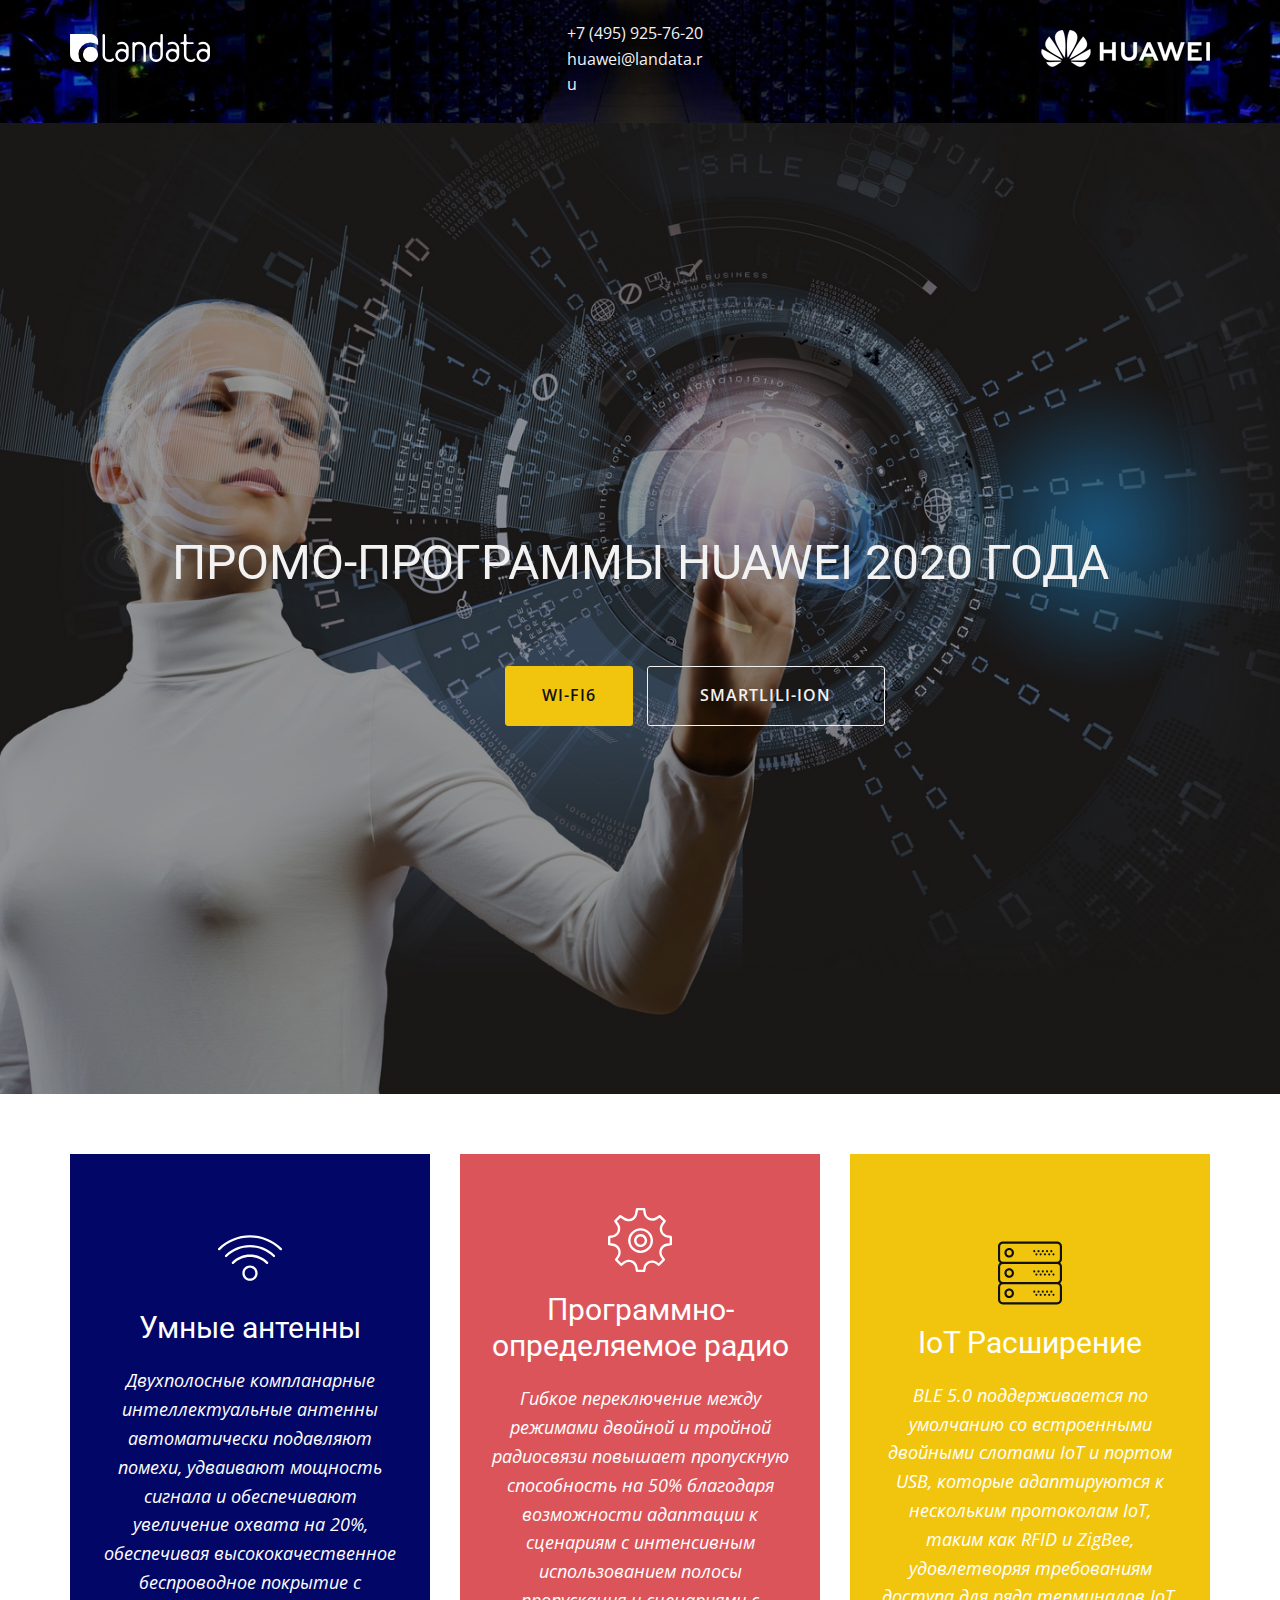
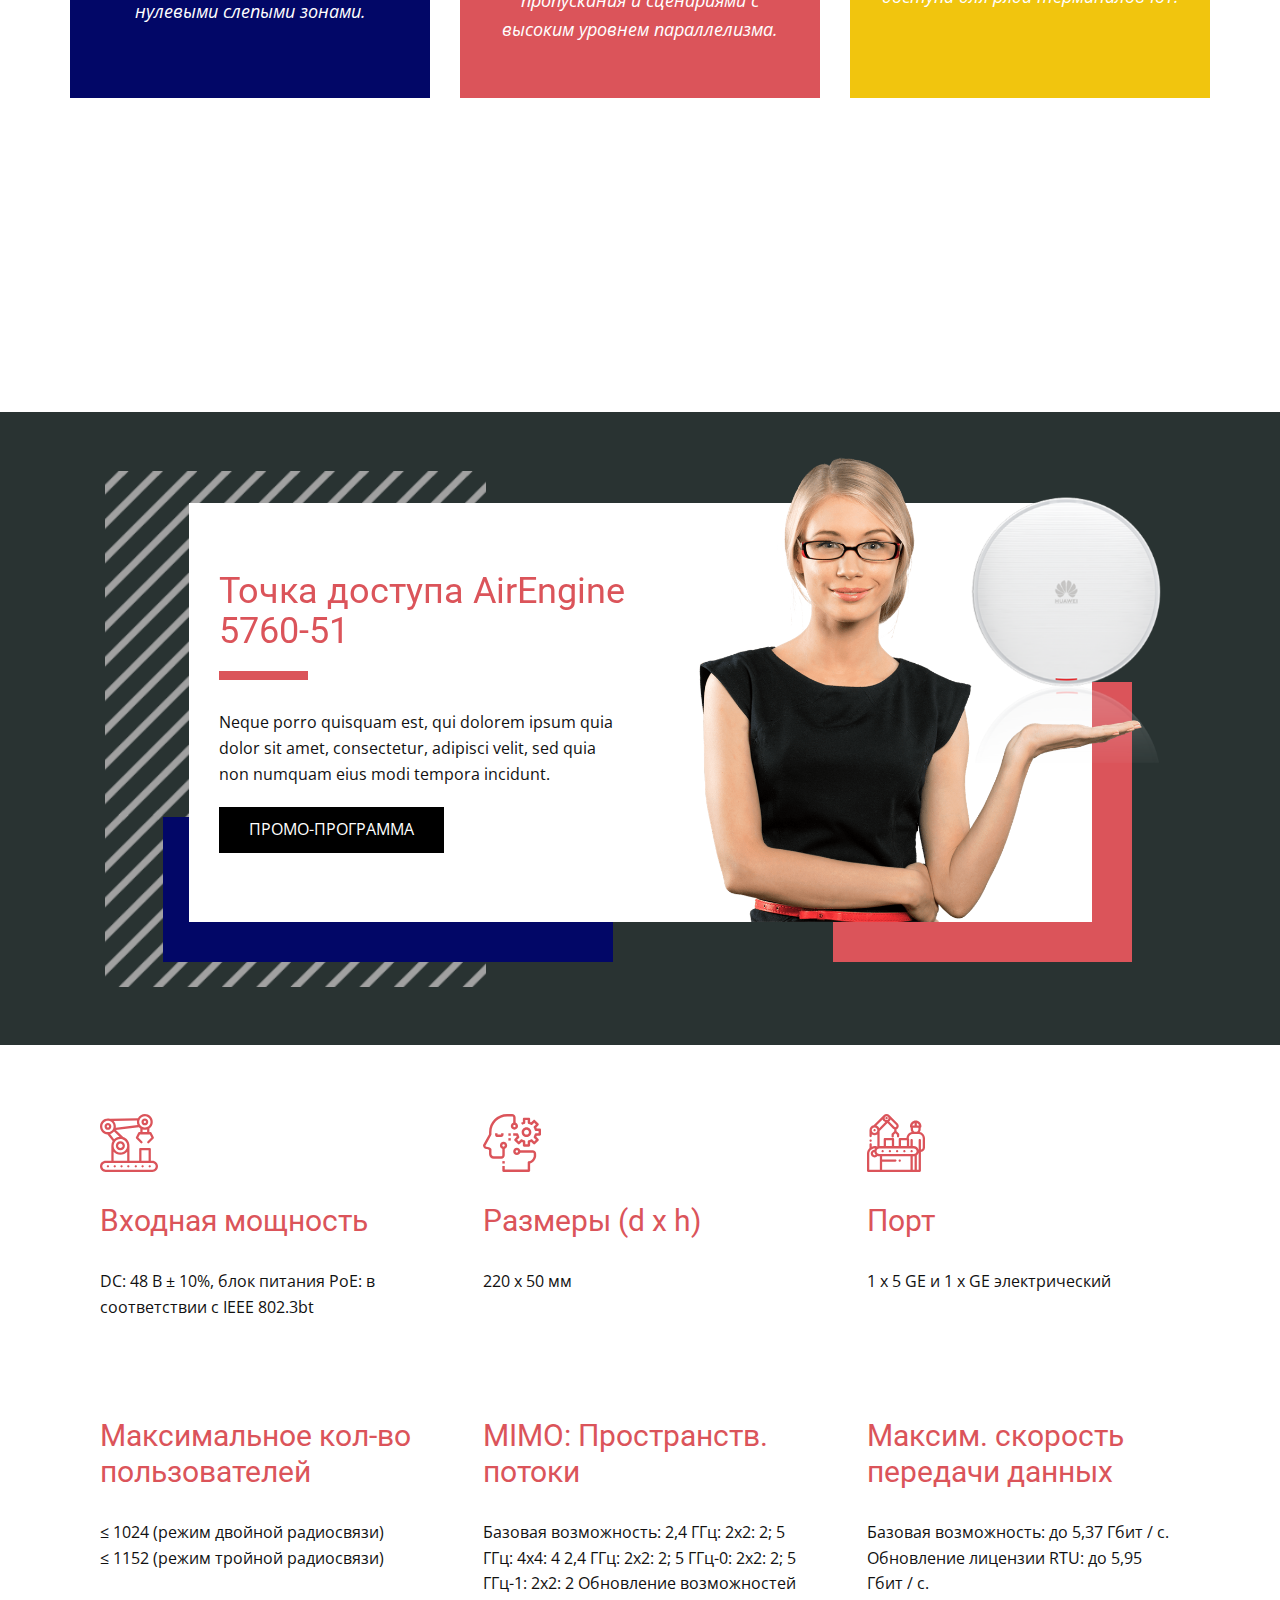
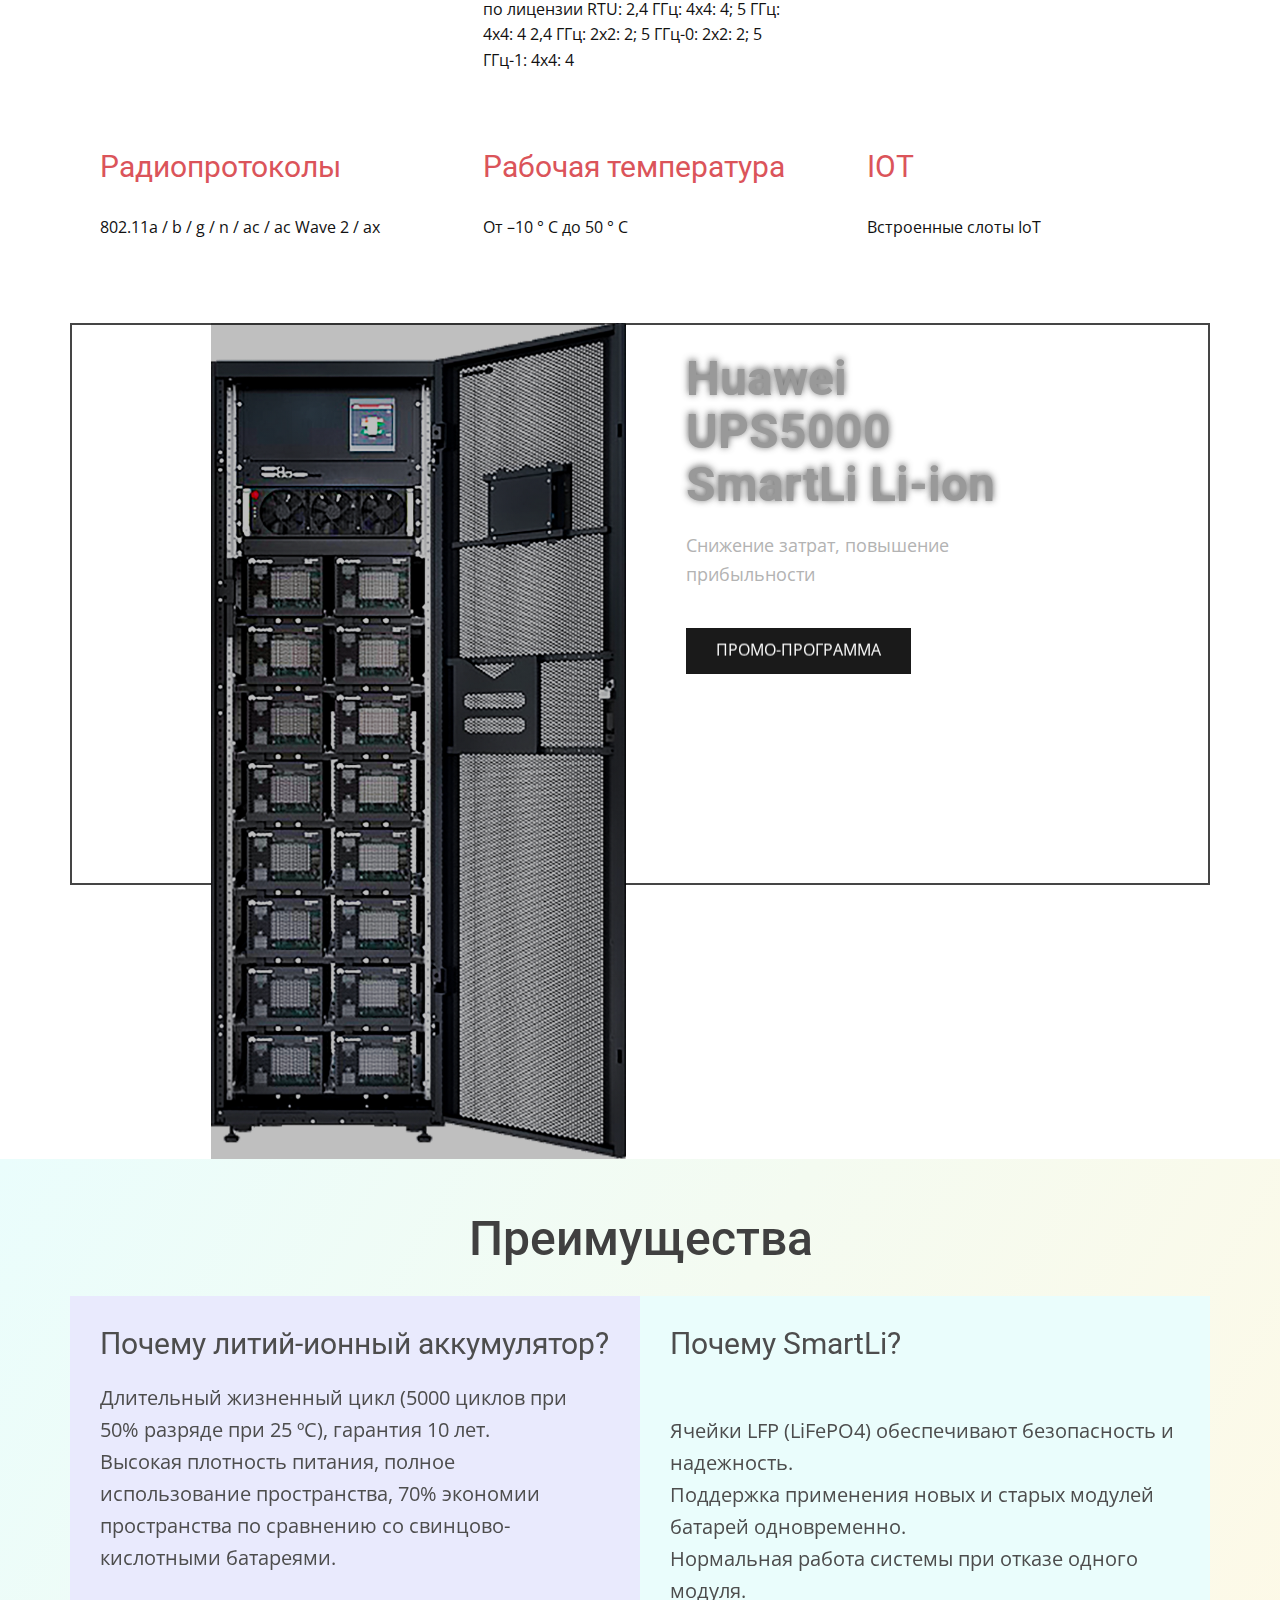
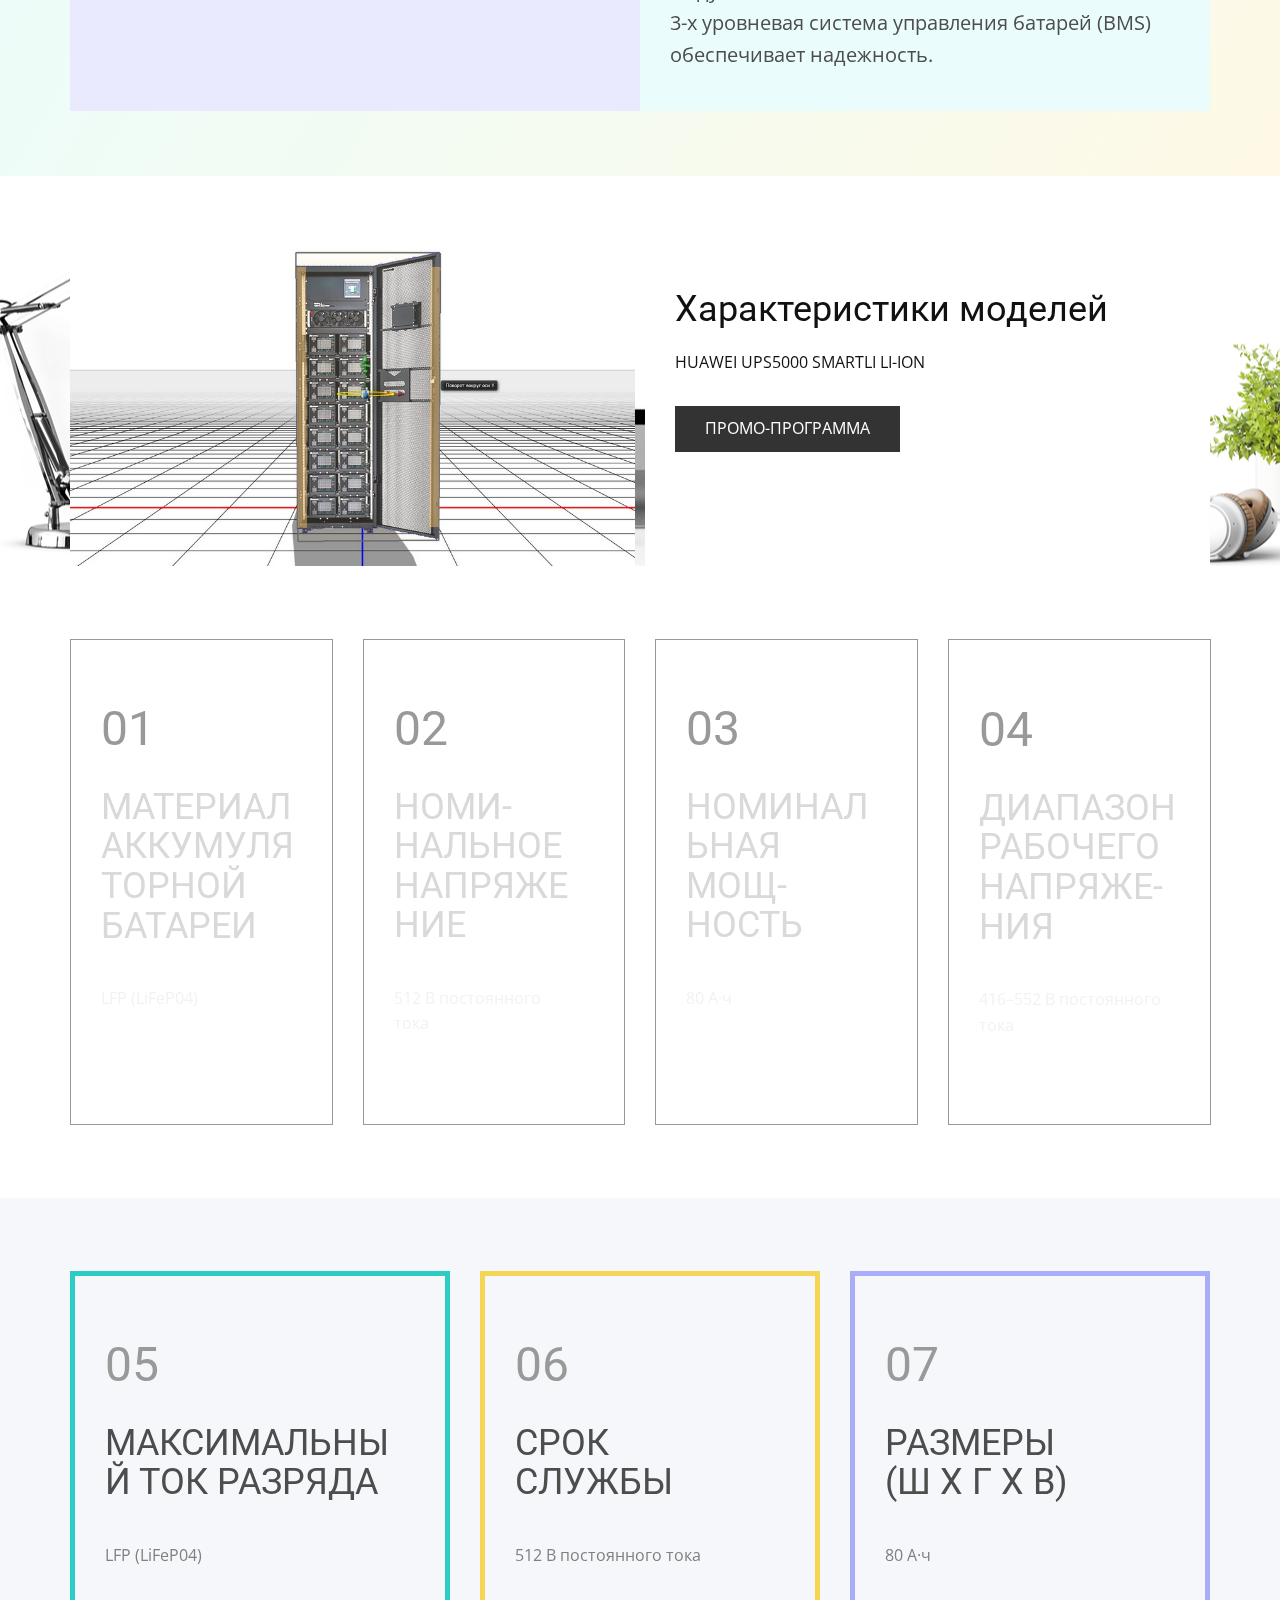
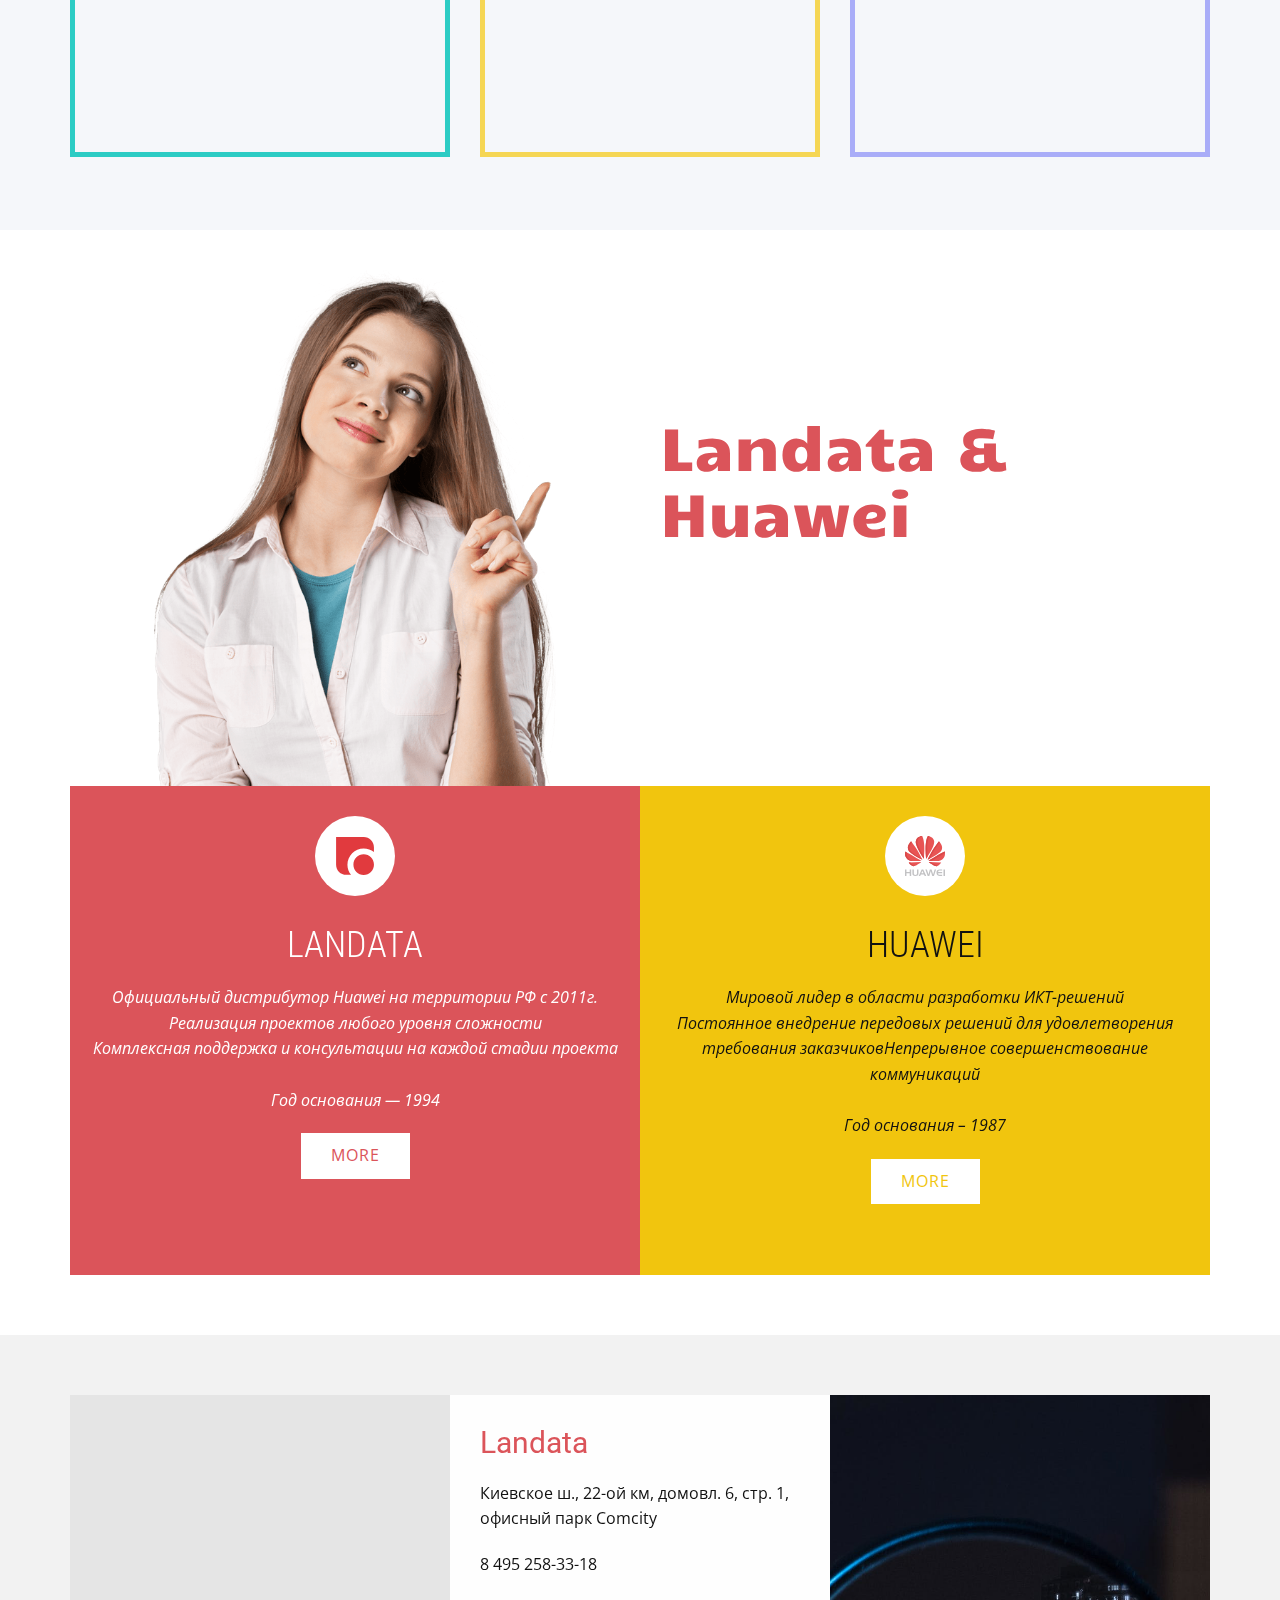
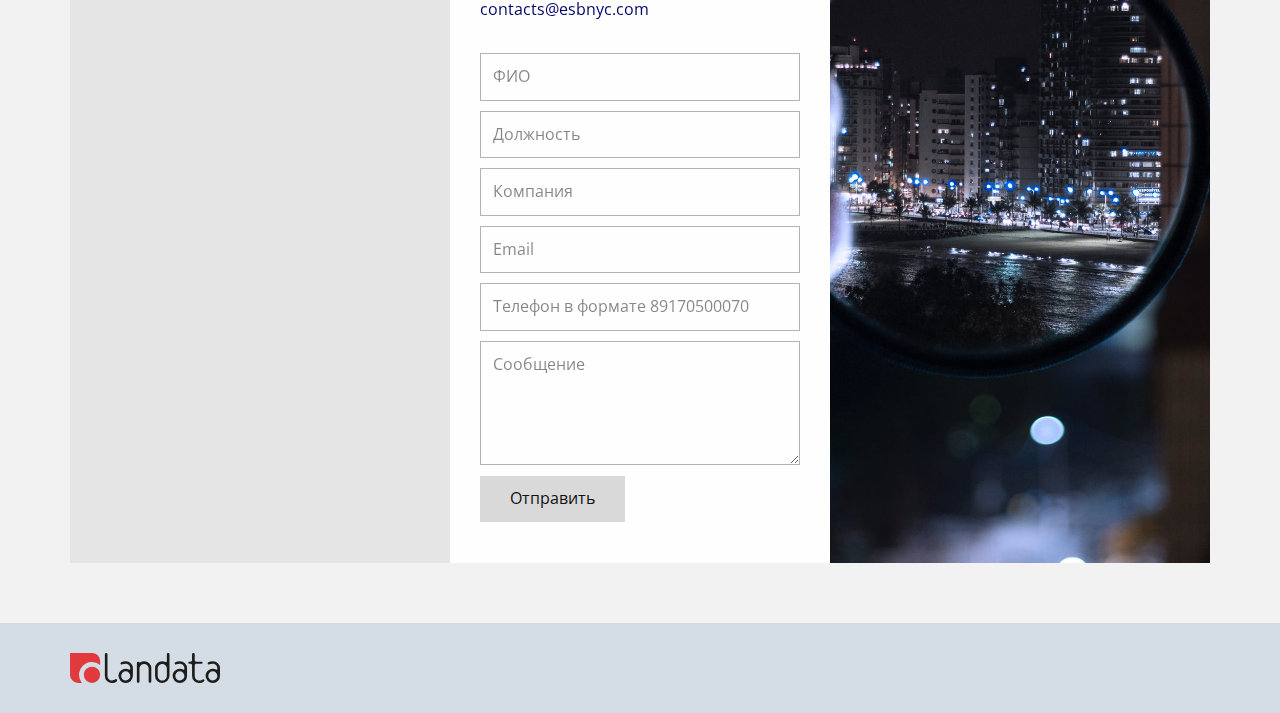
==== commit 00130346: "App init" ====
--- a/index.html
+++ b/index.html
@@ -54,7 +54,7 @@
         </p>
       </div></header>
     <section class="skrollable skrollable-after u-clearfix u-image u-shading u-section-1" id="sec-cb9d" data-image-width="1600" data-image-height="1067">
-      <div class="u-clearfix u-sheet u-valign-middle-sm u-valign-middle-xs u-sheet-1">
+      <div class="u-clearfix u-sheet u-valign-middle-sm u-sheet-1">
         <div class="u-clearfix u-expanded-width-md u-layout-wrap u-layout-wrap-1">
           <div class="u-layout">
             <div class="u-layout-col">
@@ -86,7 +86,7 @@
         </div>
       </div>
     </section>
-    <section class="skrollable skrollable-between u-align-center u-clearfix u-image u-parallax u-valign-top-lg u-valign-top-xl u-section-2" id="carousel_262c">
+    <section class="skrollable skrollable-before u-align-center u-clearfix u-image u-parallax u-valign-top-lg u-valign-top-xl u-section-2" id="carousel_262c">
       <div class="u-container-style u-expanded-width u-group u-white u-group-1">
         <div class="u-container-layout u-container-layout-1"></div>
       </div>
--- a/home.css
+++ b/home.css
@@ -29,7 +29,7 @@
 .u-section-1 .u-btn-2 {margin-left: auto; padding-right: 72px; padding-left: 71px} }
 
 @media (max-width: 575px){ .u-section-1 .u-sheet-1 {min-height: 100vh}
-.u-section-1 .u-layout-wrap-1 {width: 340px; margin-left: 0; margin-right: 0}
+.u-section-1 .u-layout-wrap-1 {width: 340px; margin-left: 0; margin-right: 0; margin-bottom: 0}
 .u-section-1 .u-text-1 {margin-top: 0}
 .u-section-1 .u-btn-2 {padding-right: 73px} }.u-section-2 {min-height: 918px; background-image: url("images/edfe0d34-85a2-334f-535a-16bb6c3310f4.jpg"); background-position: 50% 10vh}
 .u-section-2 .u-group-1 {min-height: 274px; margin: 0 auto 0 0}
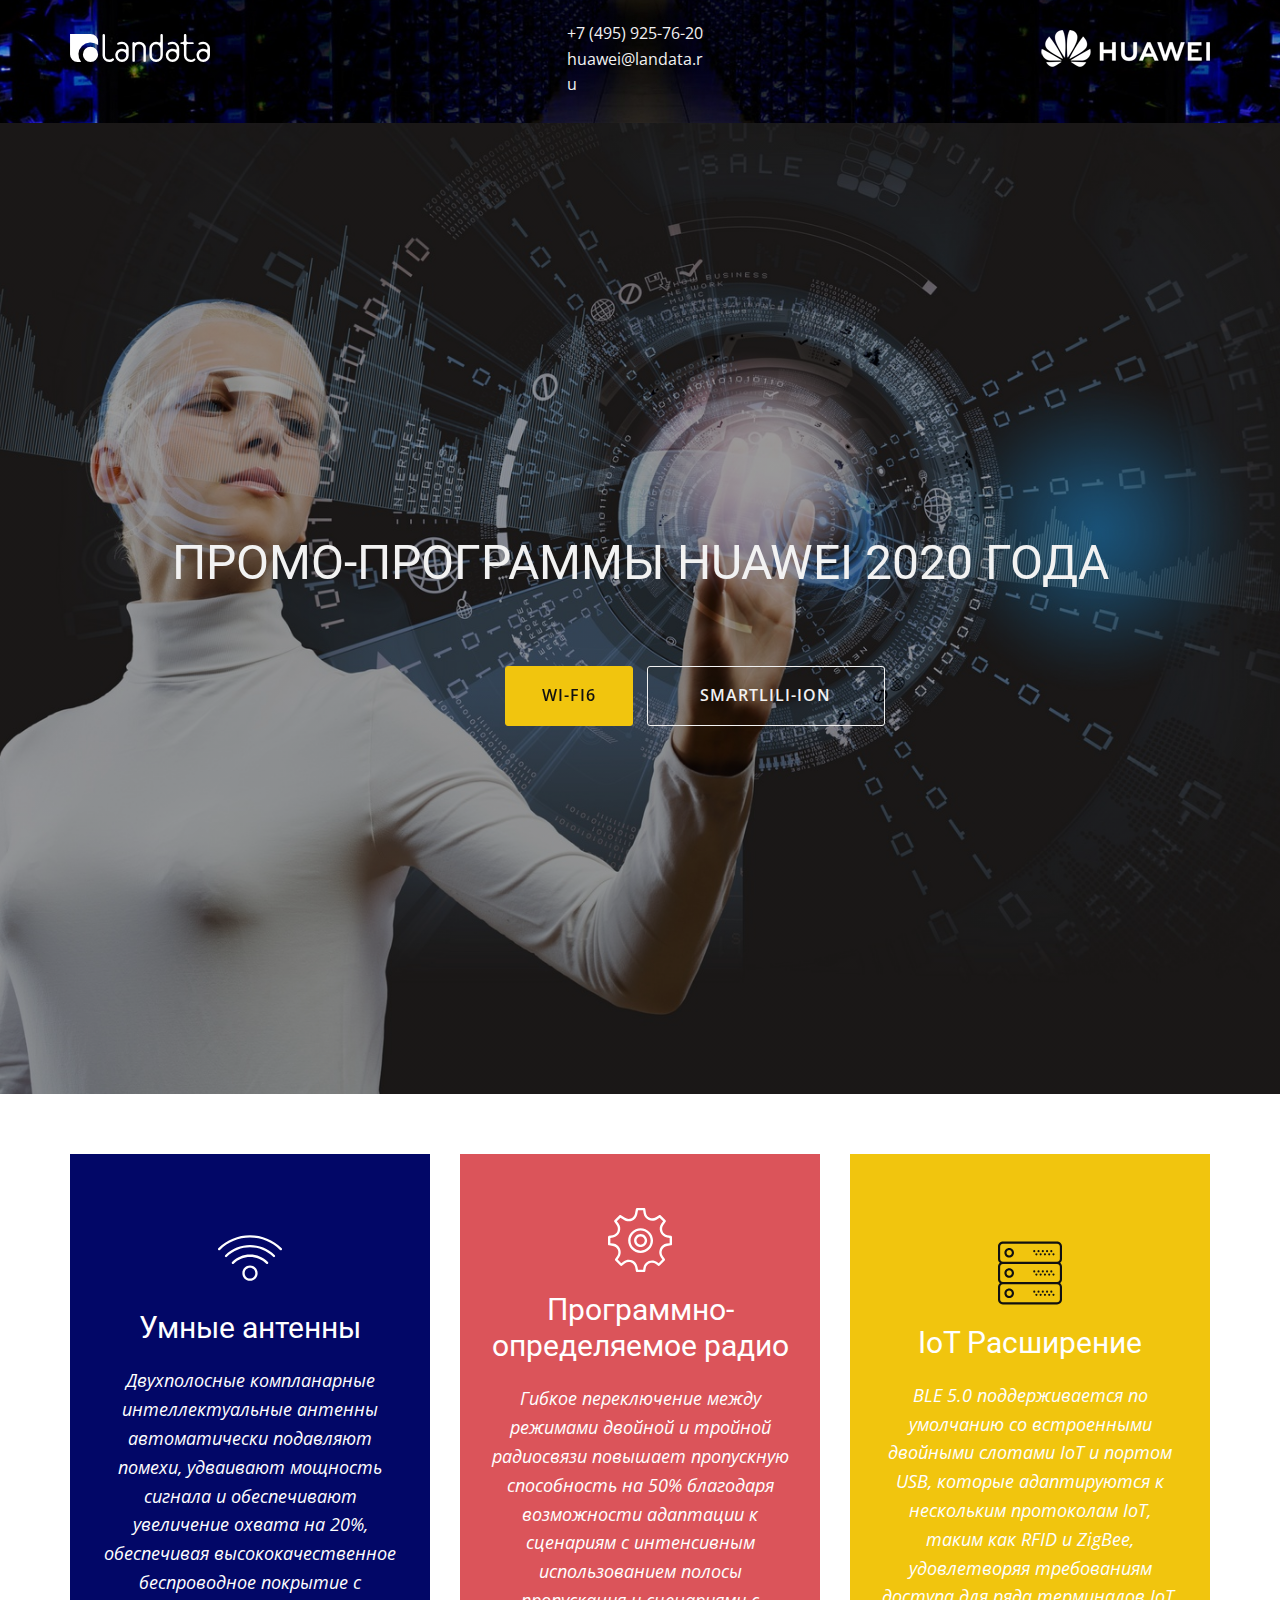
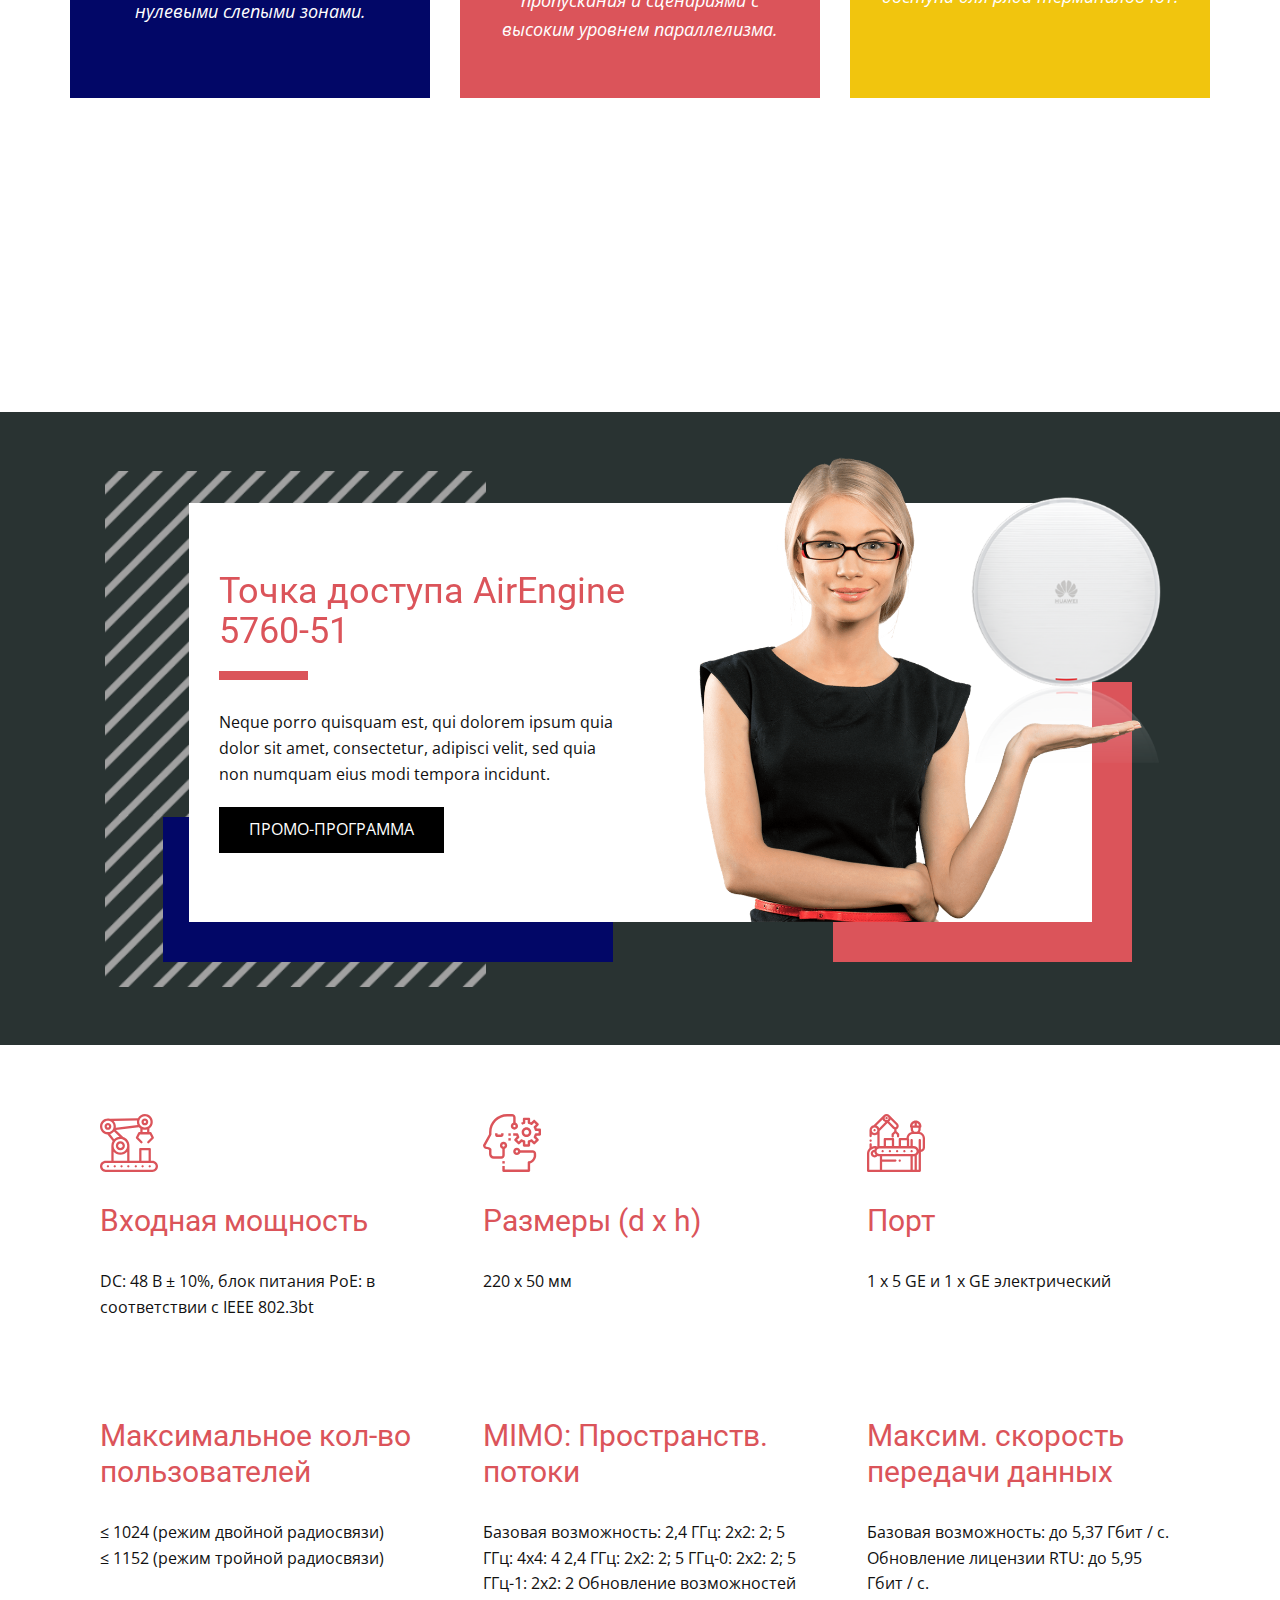
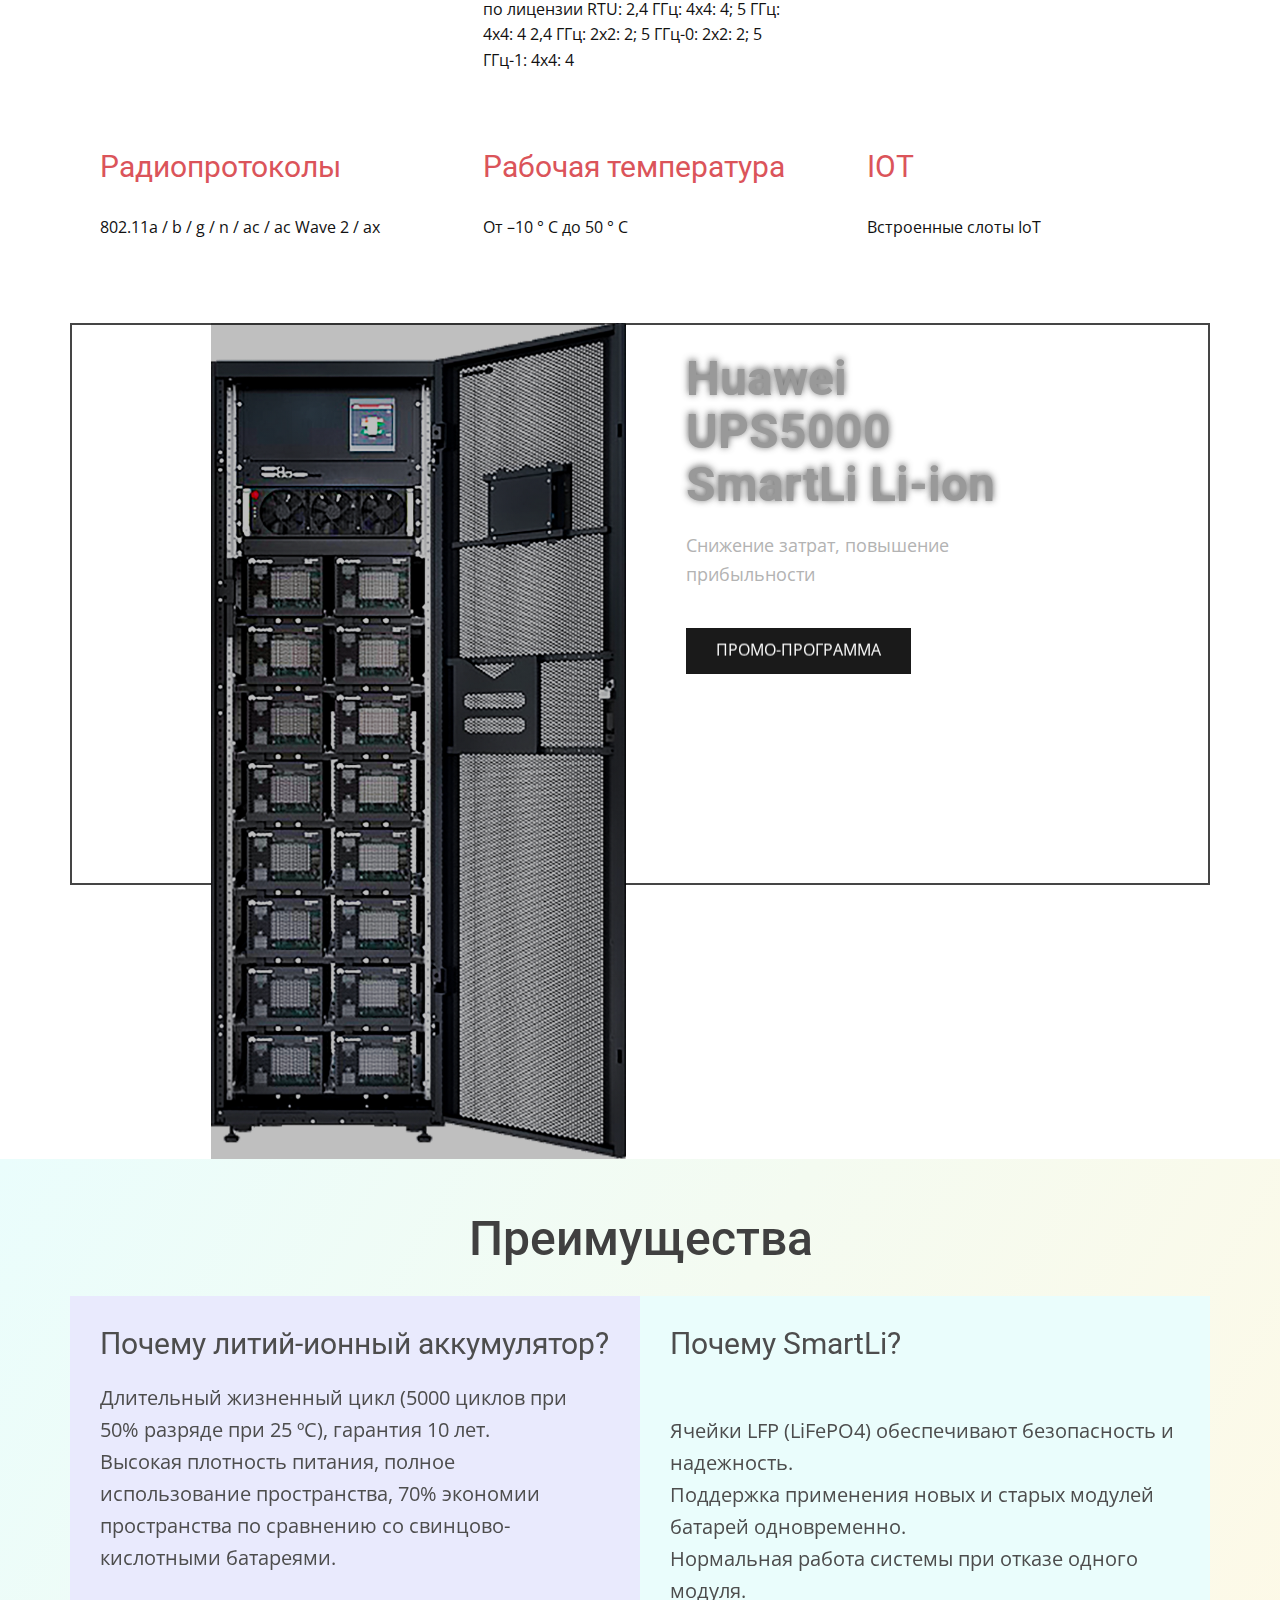
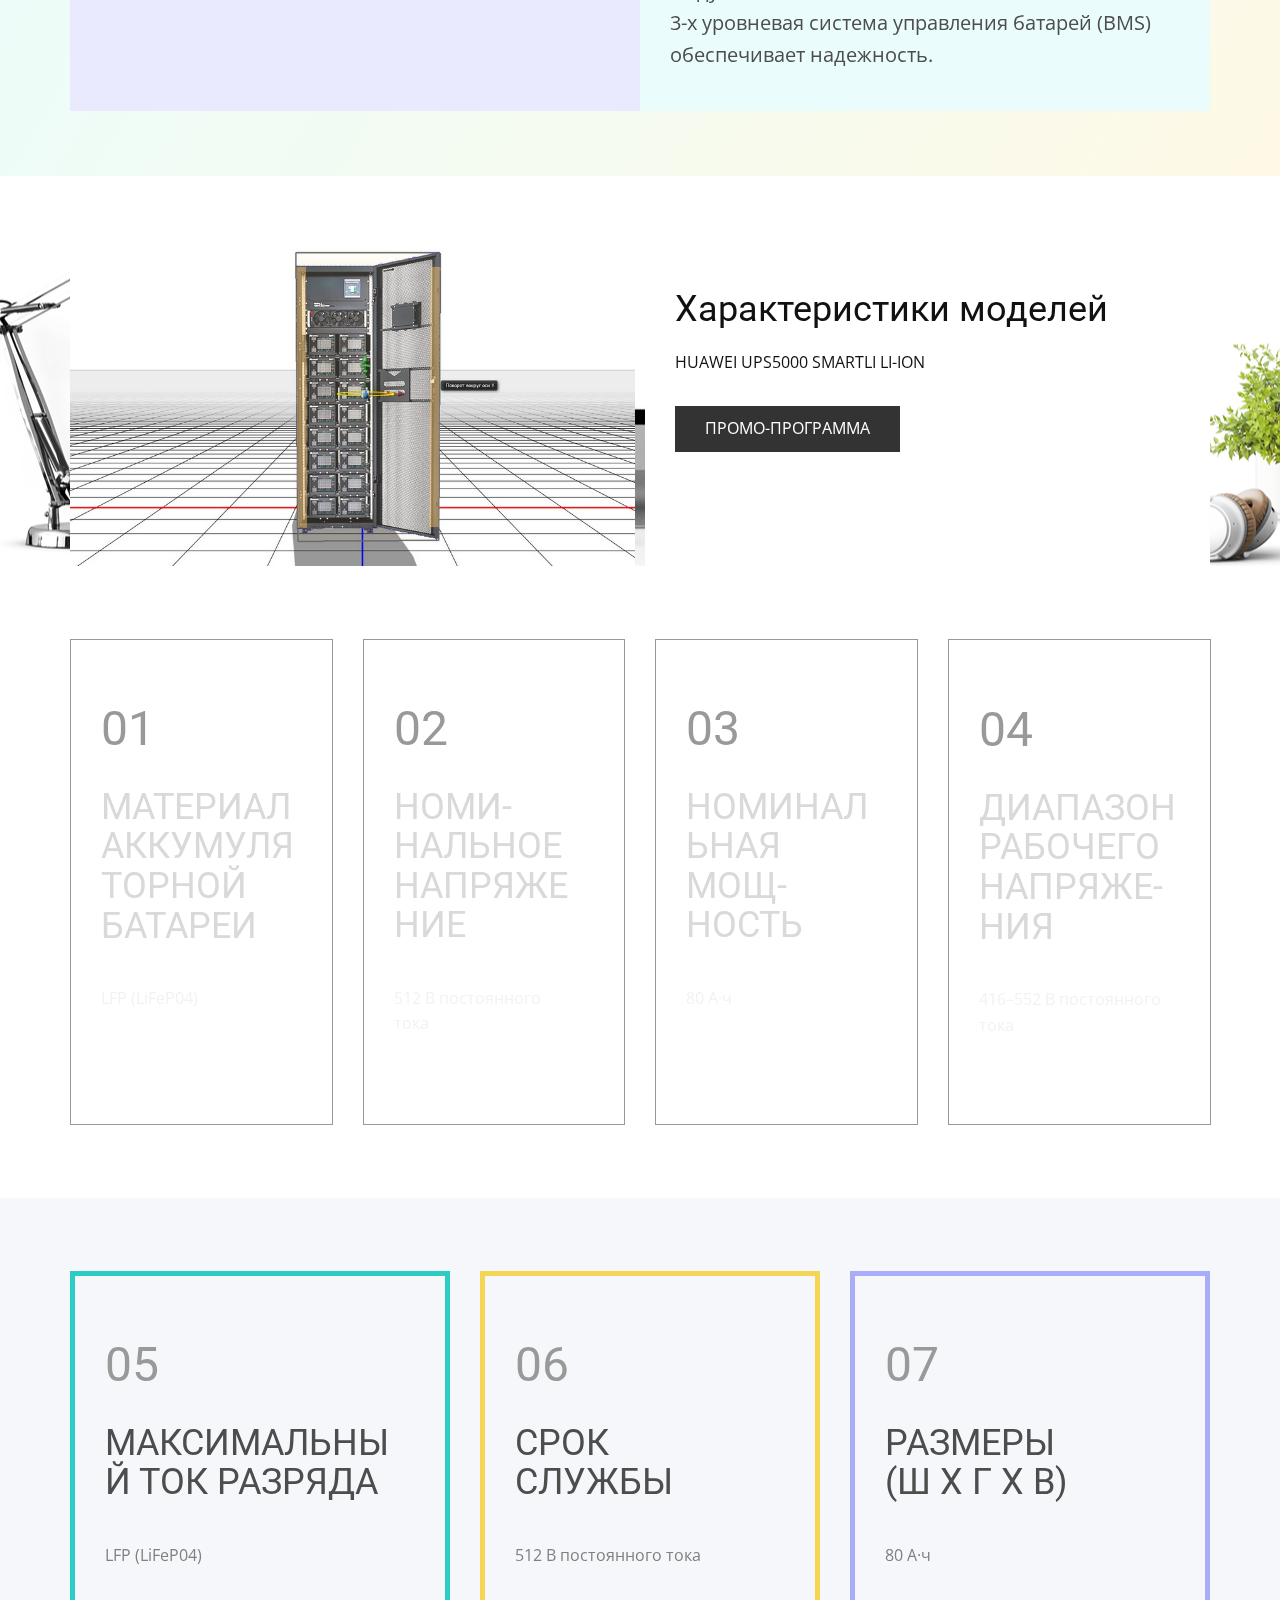
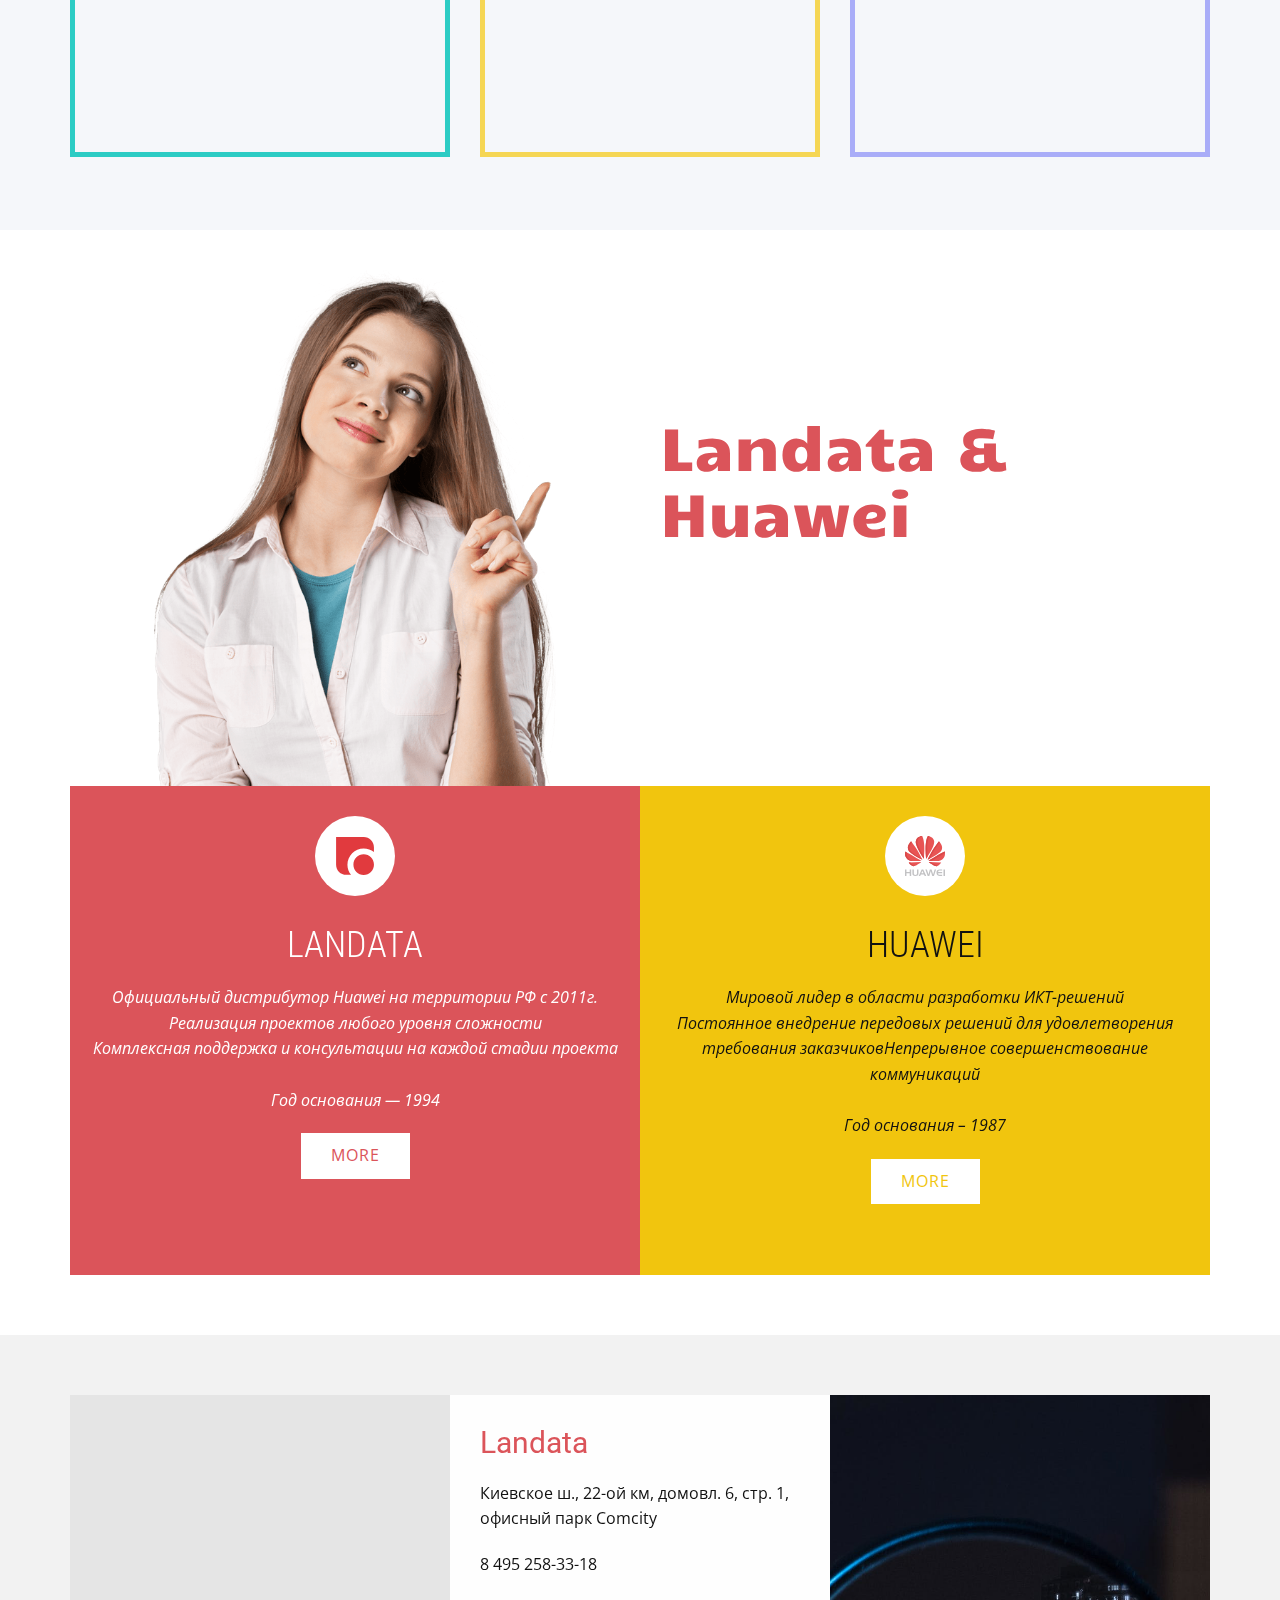
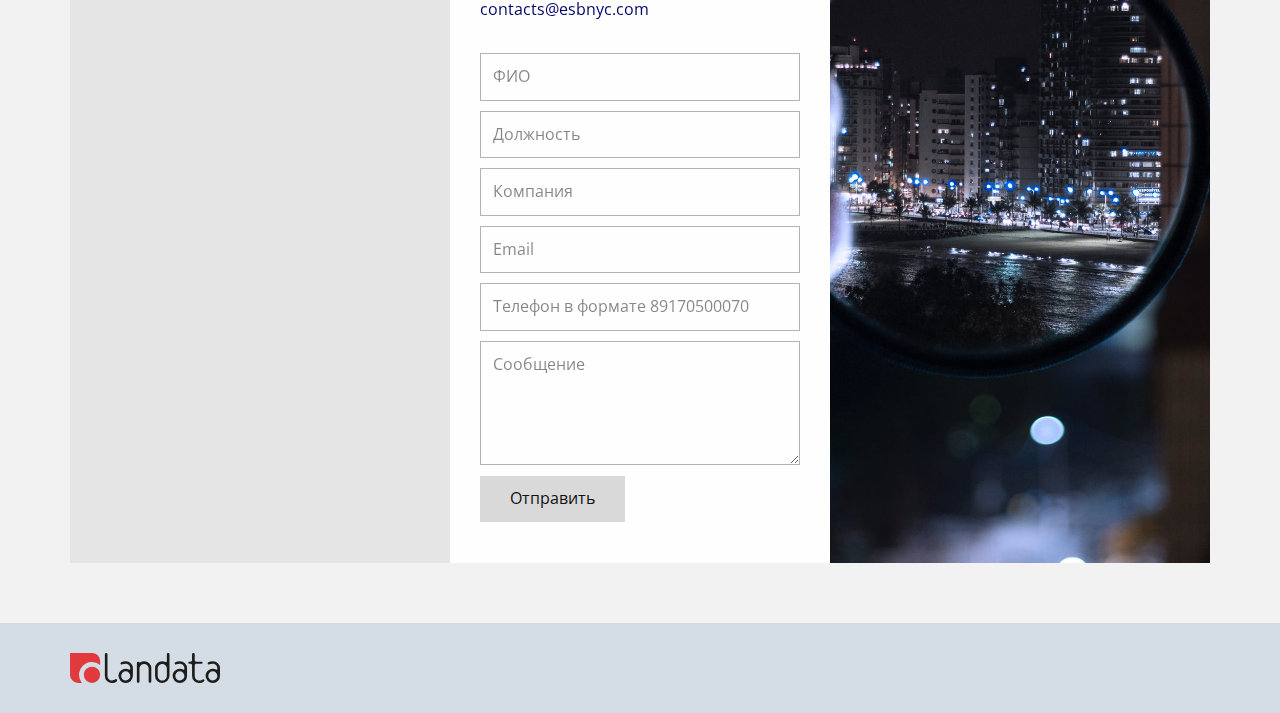
==== commit 028589f4: "App init" ====
--- a/index.html
+++ b/index.html
@@ -465,7 +465,7 @@
             <div class="u-layout-row">
               <div class="u-align-center-sm u-align-center-xs u-container-style u-expand-resize u-layout-cell u-left-cell u-size-30 u-layout-cell-1">
                 <div class="u-container-layout u-valign-bottom-xl">
-                  <img class="u-expanded-height-lg u-expanded-height-md u-expanded-height-sm u-expanded-height-xs u-expanded-width-xl u-image u-image-1" src="images/-min.png">
+                  <img class="u-expanded-height-lg u-expanded-height-md u-expanded-height-sm u-expanded-height-xs u-expanded-width-xl u-hidden-xs u-image u-image-1" src="images/-min.png">
                 </div>
               </div>
               <div class="u-container-style u-layout-cell u-right-cell u-size-30 u-layout-cell-2">
--- a/nicepage.css
+++ b/nicepage.css
@@ -26549,7 +26549,7 @@
 @media (max-width: 1199px){ .u-footer .u-image-1 {width: 80px; height: 16px} }
 
 
-@media (max-width: 575px){ .u-footer .u-image-1 {width: auto} }
+
 
  /*begin-variables base-font-size*/ 
  html { font-size: 16px; }
--- a/home.css
+++ b/home.css
@@ -28,10 +28,10 @@
 .u-section-1 .u-btn-1 {margin-right: auto; padding-left: 55px; padding-right: 55px}
 .u-section-1 .u-btn-2 {margin-left: auto; padding-right: 72px; padding-left: 71px} }
 
-@media (max-width: 575px){ .u-section-1 .u-sheet-1 {min-height: 100vh}
-.u-section-1 .u-layout-wrap-1 {width: 340px; margin-left: 0; margin-right: 0; margin-bottom: 0}
+@media (max-width: 575px){ .u-section-1 .u-sheet-1 {min-height: 897px}
+.u-section-1 .u-layout-wrap-1 {width: 340px; margin-left: 0; margin-right: 0}
 .u-section-1 .u-text-1 {margin-top: 0}
-.u-section-1 .u-btn-2 {padding-right: 73px} }.u-section-2 {min-height: 918px; background-image: url("images/edfe0d34-85a2-334f-535a-16bb6c3310f4.jpg"); background-position: 50% 10vh}
+.u-section-1 .u-btn-2 {padding-right: 73px} }.u-section-2 {min-height: 918px; background-image: url("images/edfe0d34-85a2-334f-535a-16bb6c3310f4.jpg")}
 .u-section-2 .u-group-1 {min-height: 274px; margin: 0 auto 0 0}
 .u-section-2 .u-container-layout-1 {padding: 30px}
 .u-section-2 .u-layout-wrap-1 {width: 1140px; margin: -214px auto 60px}
@@ -75,7 +75,8 @@
 .u-section-2 .u-container-layout-3 {padding-left: 10px; padding-right: 10px}
 .u-section-2 .u-container-layout-4 {padding-left: 10px; padding-right: 10px} }
 
-@media (max-width: 575px){ .u-section-2 .u-layout-wrap-1 {width: 340px} }.u-section-3 {background-image: none}
+@media (max-width: 575px){ .u-section-2 {background-position: 50% -10vh}
+.u-section-2 .u-layout-wrap-1 {width: 340px} }.u-section-3 {background-image: none}
 .u-section-3 .u-sheet-1 {min-height: 633px}
 .u-section-3 .u-image-1 {width: 381px; min-height: 516px; background-image: url("images/gbf.png"); background-position: 50% 50%; margin: 59px auto 0 35px}
 .u-section-3 .u-container-layout-1 {padding: 30px}
@@ -117,7 +118,8 @@
 .u-section-3 .u-layout-cell-2 {order: 0}
 .u-section-3 .u-image-4 {margin-top: -752px; margin-right: 20px; margin-left: auto} }
 
-@media (max-width: 575px){ .u-section-3 .u-image-1 {width: 340px; margin-left: 0}
+@media (max-width: 575px){ .u-section-3 .u-sheet-1 {min-height: 836px}
+.u-section-3 .u-image-1 {width: 340px; margin-top: 110px; margin-left: 0}
 .u-section-3 .u-group-2 {margin-right: 41px}
 .u-section-3 .u-group-3 {width: 340px; margin-left: 0}
 .u-section-3 .u-layout-wrap-1 {margin-right: initial; margin-left: initial; width: auto}
@@ -237,7 +239,7 @@
 .u-section-6 .u-container-layout-2 {padding-left: 10px}
 .u-section-6 .u-container-layout-3 {padding-left: 10px} }
 
-@media (max-width: 575px){ .u-section-6 .u-sheet-1 {min-height: 141px} }.u-section-7 {background-image: url("images/52e9d3424a5ba814f6da8c7dda2934761237d6ed5a4c704c7d2979d4904dc15c_1280.jpg"); background-position: 50% -10vh}
+@media (max-width: 575px){ .u-section-6 .u-sheet-1 {min-height: 141px} }.u-section-7 {background-image: url("images/52e9d3424a5ba814f6da8c7dda2934761237d6ed5a4c704c7d2979d4904dc15c_1280.jpg")}
 .u-section-7 .u-sheet-1 {min-height: 767px}
 .u-section-7 .u-shape-1 {height: 562px; background-image: none; margin-top: 0; margin-bottom: 0; margin-left: 0}
 .u-section-7 .u-layout-wrap-1 {width: 858px; margin: -562px auto 0}
@@ -248,7 +250,7 @@
 .u-section-7 .u-text-2 {font-size: 1.11111rem; font-style: normal; margin: 20px 0 0}
 .u-section-7 .u-btn-1 {border-style: none; background-image: none; margin: 40px 323px 0 0} 
 
-@media (max-width: 1199px){ .u-section-7 {min-height: 170px}
+@media (max-width: 1199px){ .u-section-7 {min-height: 170px; background-position: 50% 10vh}
 .u-section-7 .u-sheet-1 {min-height: 170px}
 .u-section-7 .u-shape-1 {height: 526px; margin-left: initial}
 .u-section-7 .u-layout-wrap-1 {margin-top: -526px}
@@ -274,7 +276,7 @@
 .u-section-7 .u-sheet-1 {min-height: 180px}
 .u-section-7 .u-shape-1 {height: 759px; margin-left: initial}
 .u-section-7 .u-layout-wrap-1 {width: 340px; margin-top: -722px; margin-left: auto}
-.u-section-7 .u-image-1 {min-height: 402px}
+.u-section-7 .u-image-1 {min-height: 693px}
 .u-section-7 .u-btn-1 {margin-right: auto} }.u-section-8 {background-image: linear-gradient(120deg, #eafdfc, #fef9e6)}
 .u-section-8 .u-sheet-1 {min-height: 583px}
 .u-section-8 .u-text-1 {width: 843px; font-weight: 500; font-size: 3rem; margin: 54px auto 0}
@@ -333,7 +335,7 @@
 .u-section-9 .u-container-layout-2 {padding-left: 10px; padding-right: 10px} }
 
 @media (max-width: 575px){ .u-section-9 .u-sheet-1 {min-height: 56px}
-.u-section-9 .u-image-1 {min-height: 239px} }.u-section-10 {background-image: linear-gradient(0deg, rgba(0,0,0,0.65), rgba(0,0,0,0.65)), url("images/Depositphotos_149753678_xl-2015.jpg"); background-position: 50% -10vh}
+.u-section-9 .u-image-1 {min-height: 239px} }.u-section-10 {background-image: linear-gradient(0deg, rgba(0,0,0,0.65), rgba(0,0,0,0.65)), url("images/Depositphotos_149753678_xl-2015.jpg")}
 .u-section-10 .u-sheet-1 {min-height: 632px}
 .u-section-10 .u-layout-wrap-1 {width: 1140px; margin: 60px 0}
 .u-section-10 .u-layout-cell-1 {min-height: 516px}
@@ -357,7 +359,8 @@
 .u-section-10 .u-text-11 {text-transform: none; font-size: 2.25rem; margin: 20px 2px 0 0}
 .u-section-10 .u-text-12 {margin: 40px 2px 0 0} 
 
-@media (max-width: 1199px){ .u-section-10 .u-sheet-1 {min-height: 521px}
+@media (max-width: 1199px){ .u-section-10 {background-position: 50% 10vh}
+.u-section-10 .u-sheet-1 {min-height: 521px}
 .u-section-10 .u-layout-wrap-1 {margin-right: initial; margin-left: initial; width: auto}
 .u-section-10 .u-layout-cell-1 {min-height: 543px}
 .u-section-10 .u-text-2 {font-size: 2.0625rem}
@@ -423,7 +426,7 @@
 
 @media (max-width: 767px){ .u-section-11 .u-sheet-1 {min-height: 299px} }
 
-@media (max-width: 575px){ .u-section-11 .u-sheet-1 {min-height: 188px} }.u-section-12 {background-image: linear-gradient(0deg, rgba(0,0,0,0.1), rgba(0,0,0,0.1)), url("images/Depositphotos_78338724_xl-2015.jpg"); background-position: 50% -3.95833vh}
+@media (max-width: 575px){ .u-section-11 .u-sheet-1 {min-height: 188px} }.u-section-12 {background-image: linear-gradient(0deg, rgba(0,0,0,0.1), rgba(0,0,0,0.1)), url("images/Depositphotos_78338724_xl-2015.jpg")}
 .u-section-12 .u-sheet-1 {min-height: 1017px}
 .u-section-12 .u-layout-wrap-1 {margin: 24px auto 0 0}
 .u-section-12 .u-layout-cell-1 {min-height: 532px}
@@ -481,7 +484,8 @@
 .u-section-12 .u-container-layout-3 {padding-left: 30px; padding-right: 30px}
 .u-section-12 .u-container-layout-4 {padding-left: 30px; padding-right: 30px} }
 
-@media (max-width: 575px){ .u-section-12 .u-sheet-1 {min-height: 297px}
+@media (max-width: 575px){ .u-section-12 {background-position: 50% -10vh}
+.u-section-12 .u-sheet-1 {min-height: 297px}
 .u-section-12 .u-image-1 {width: 310px; height: auto; margin-top: initial; margin-bottom: initial}
 .u-section-12 .u-text-2 {font-size: 2.25rem} }.u-section-13 {background-image: none}
 .u-section-13 .u-sheet-1 {min-height: 684px}
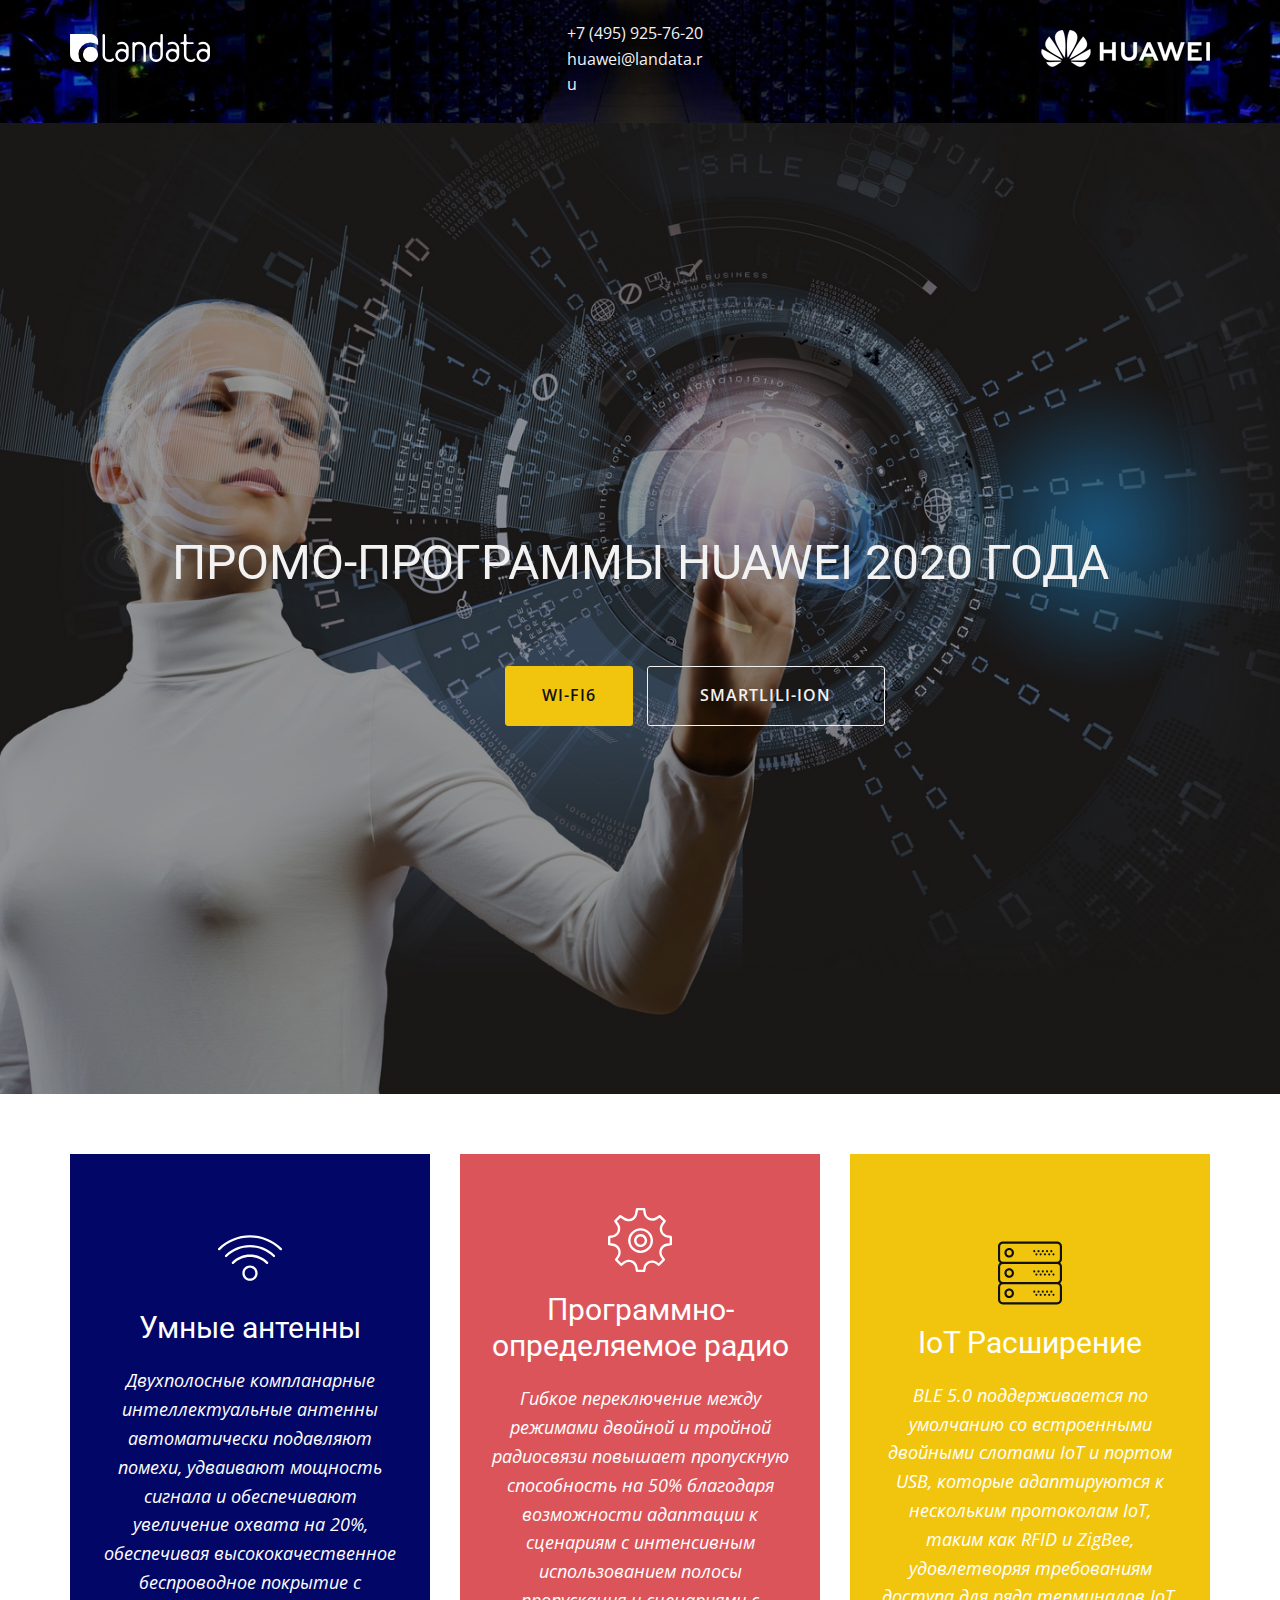
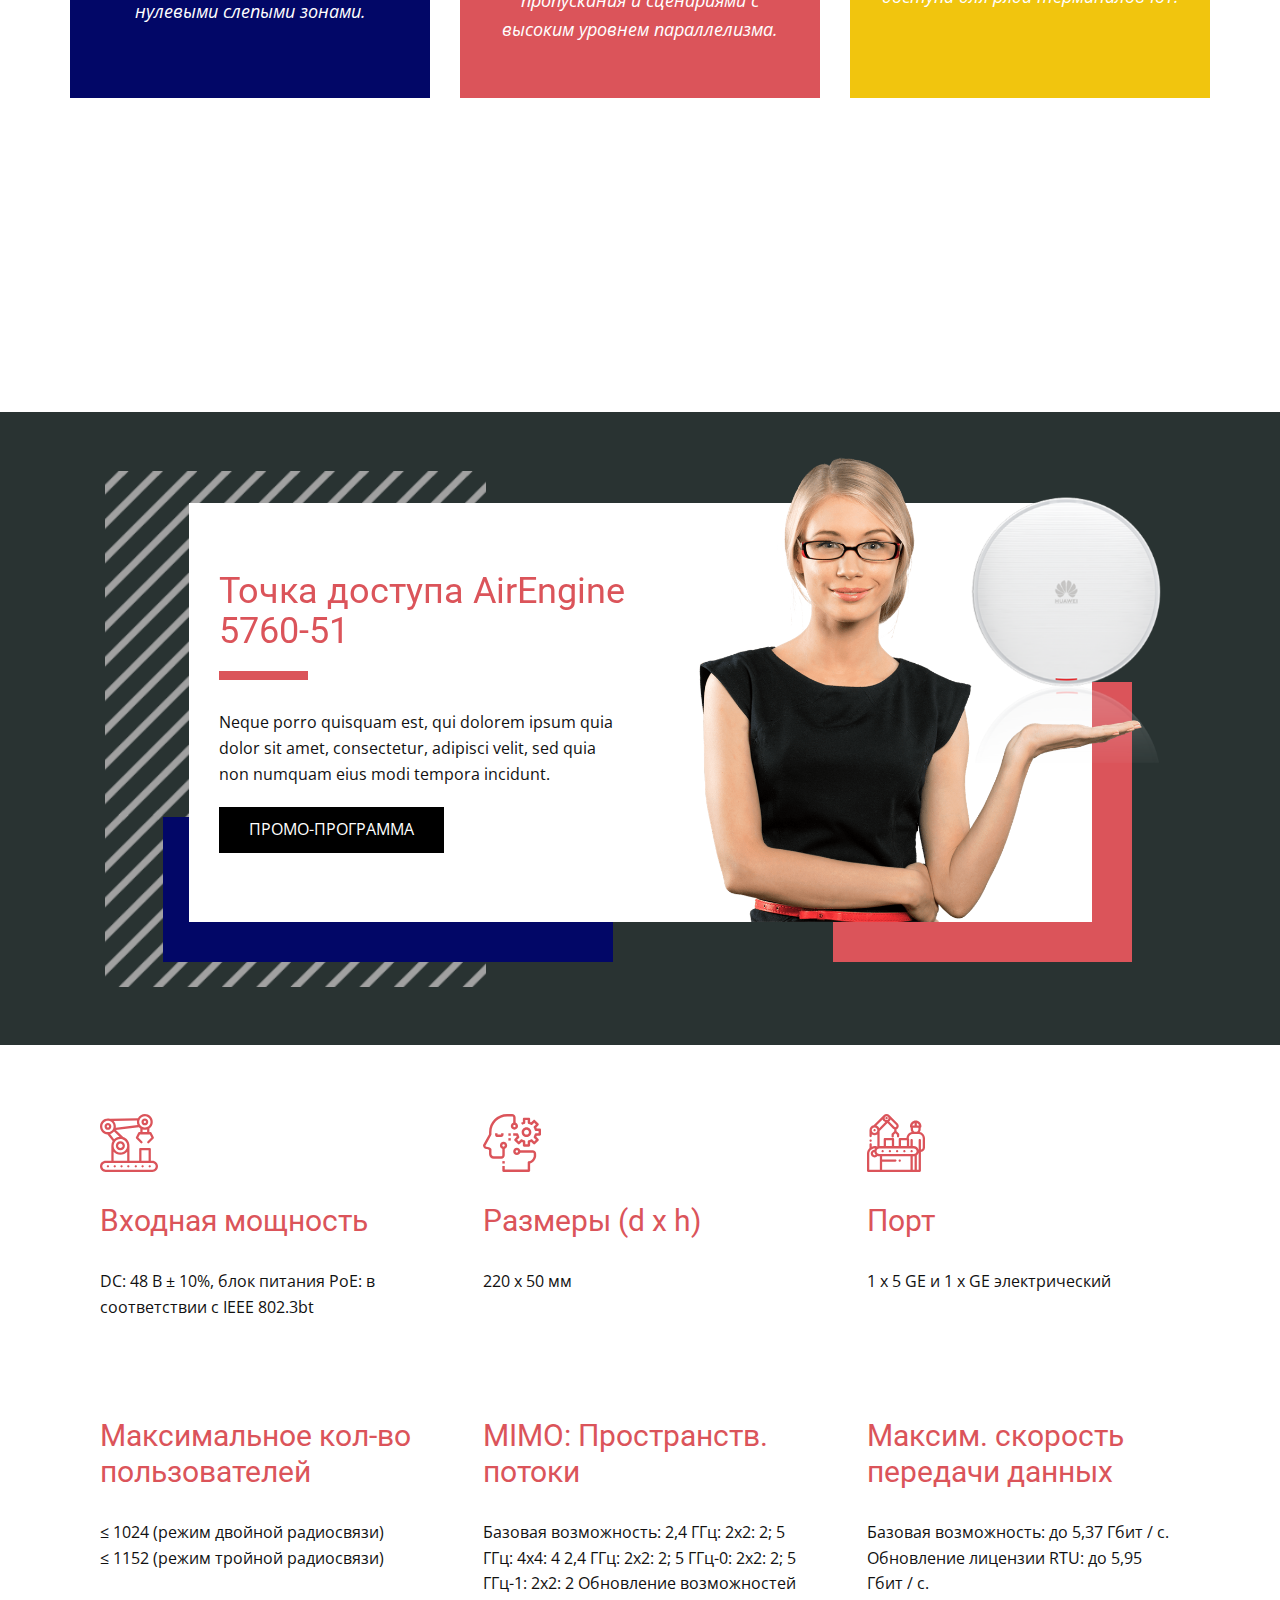
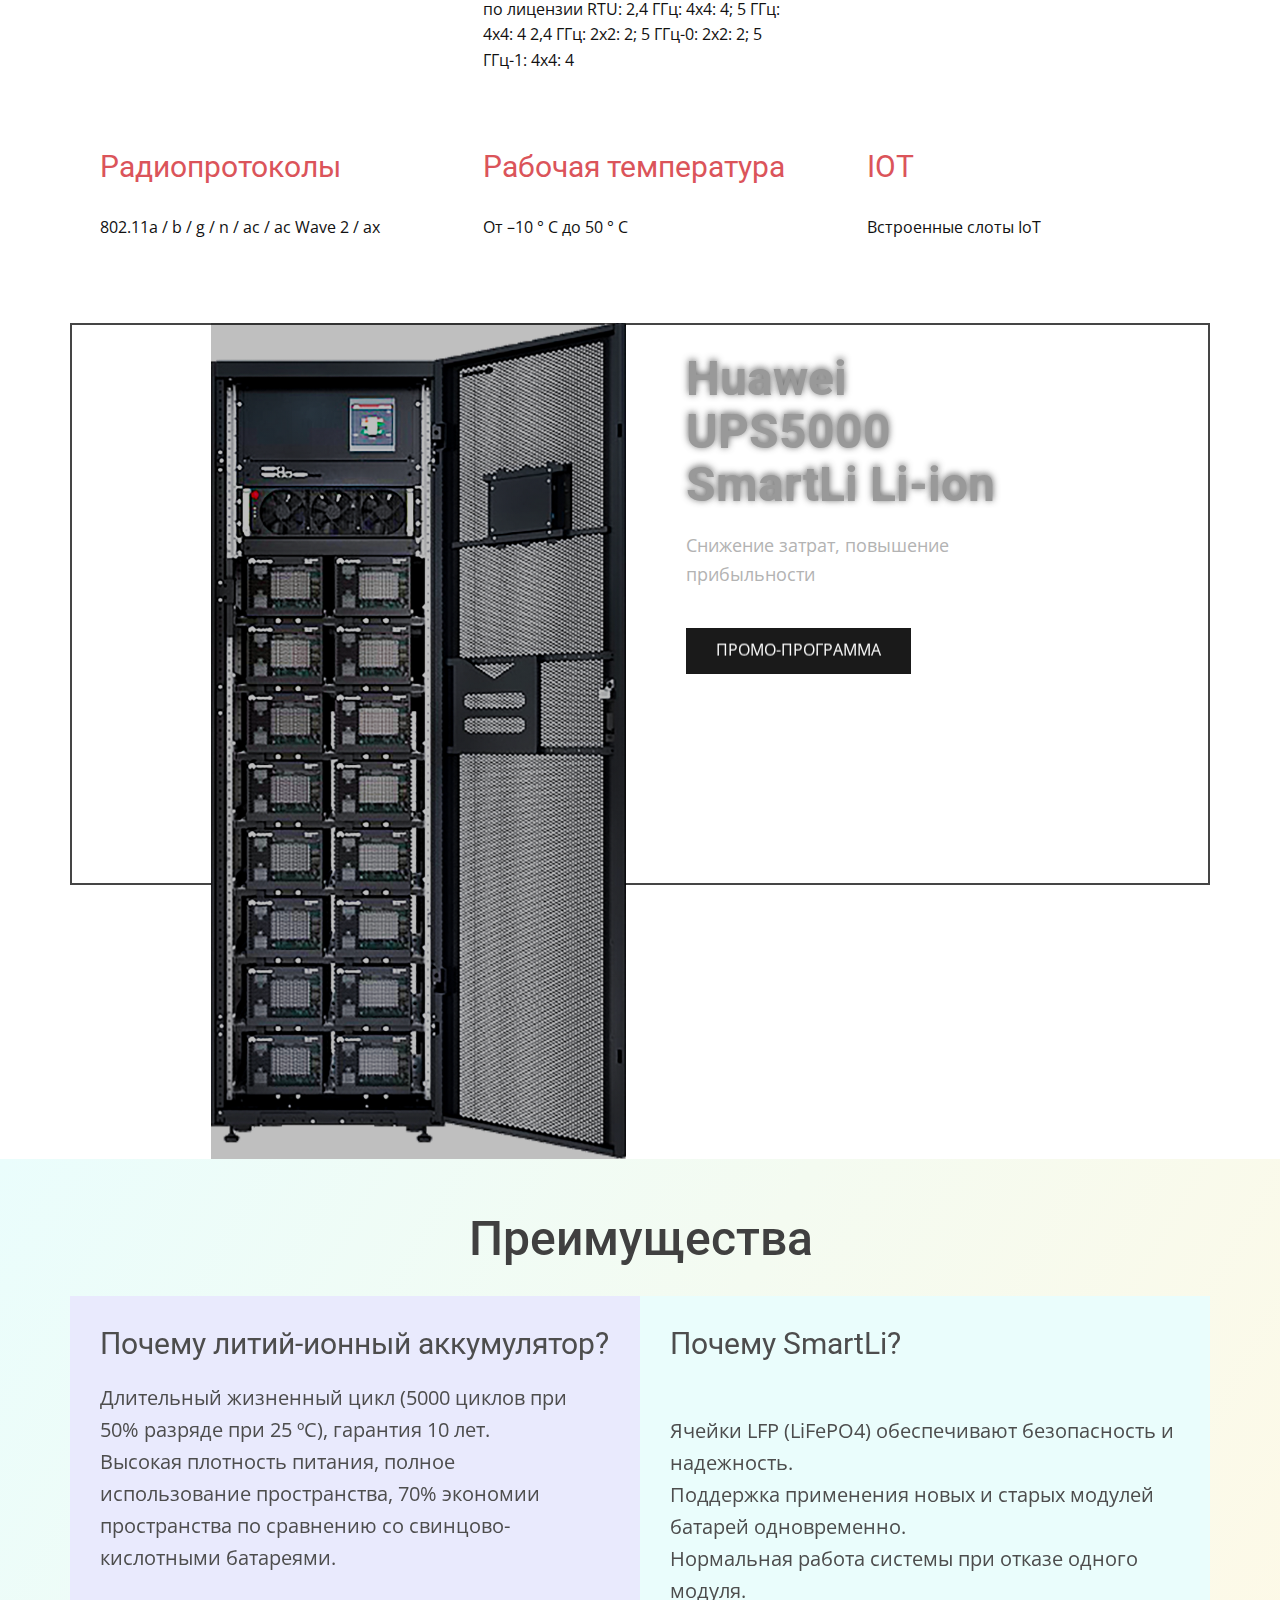
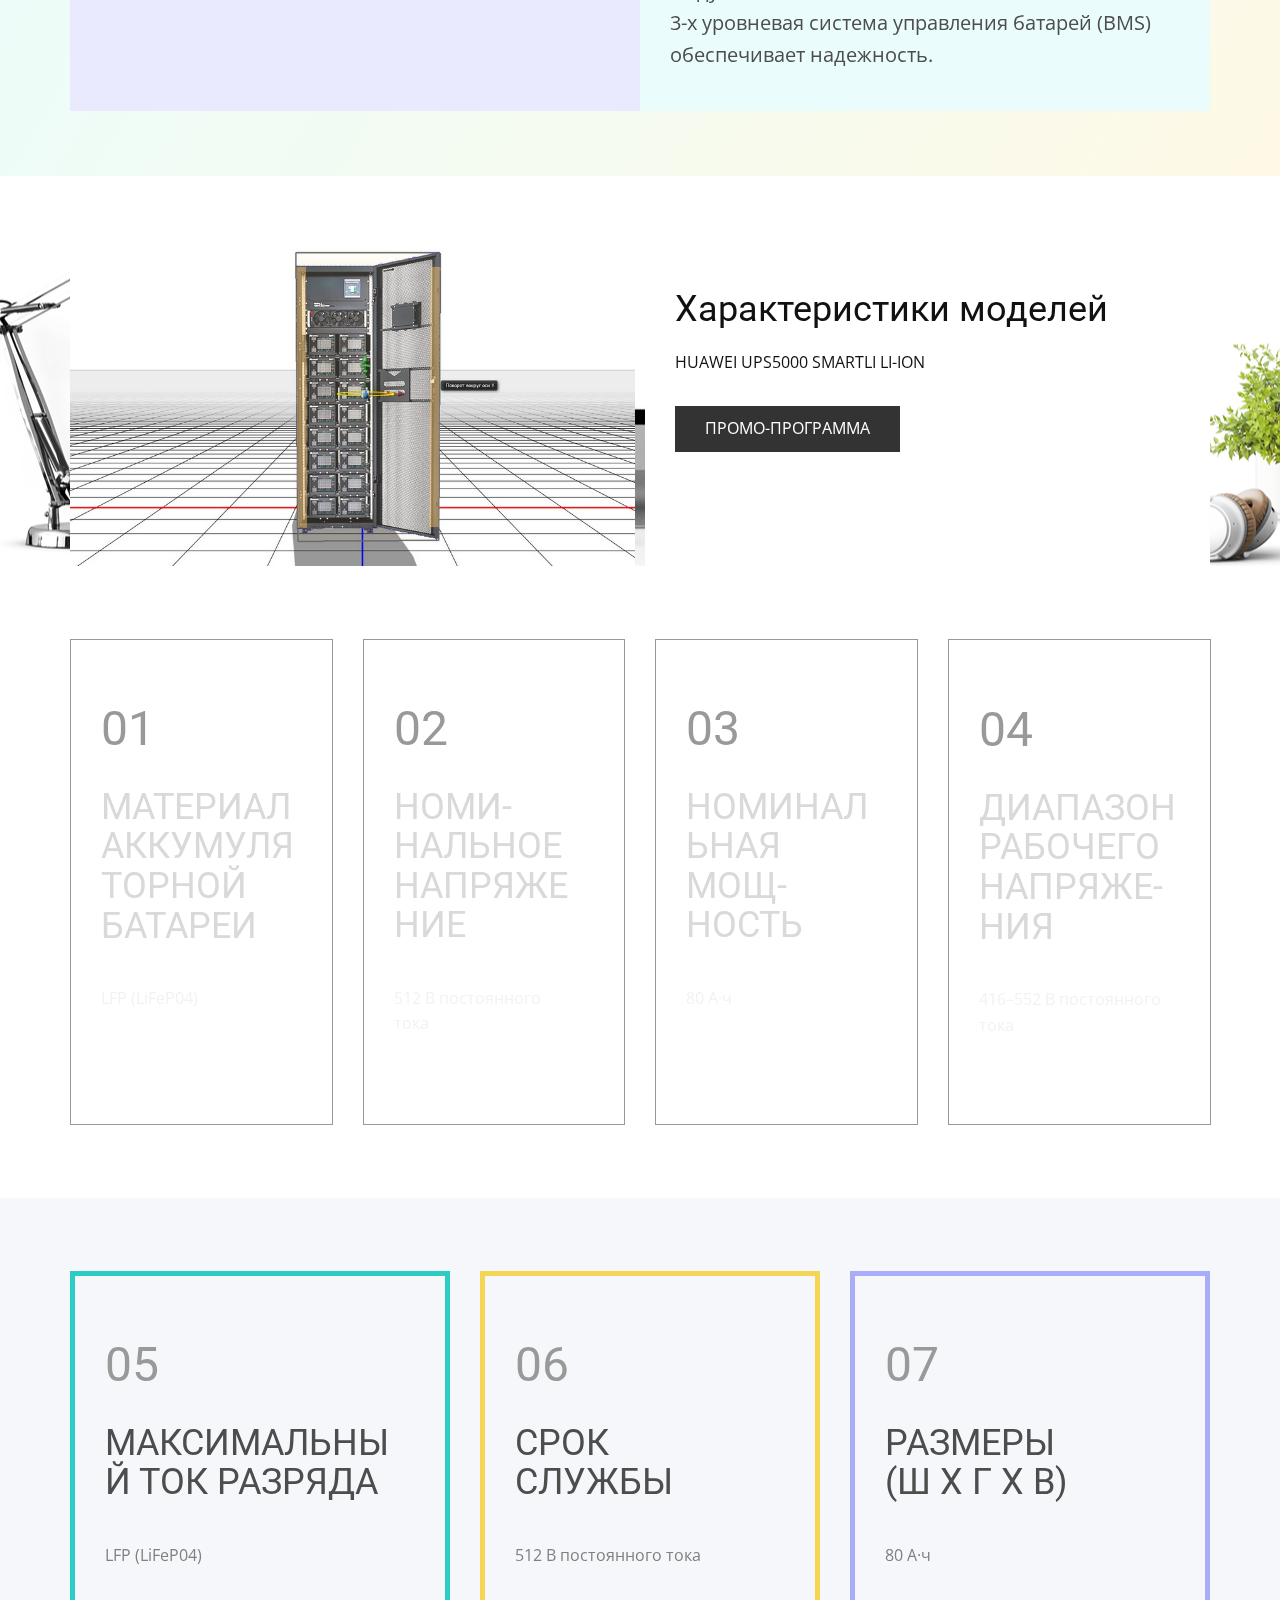
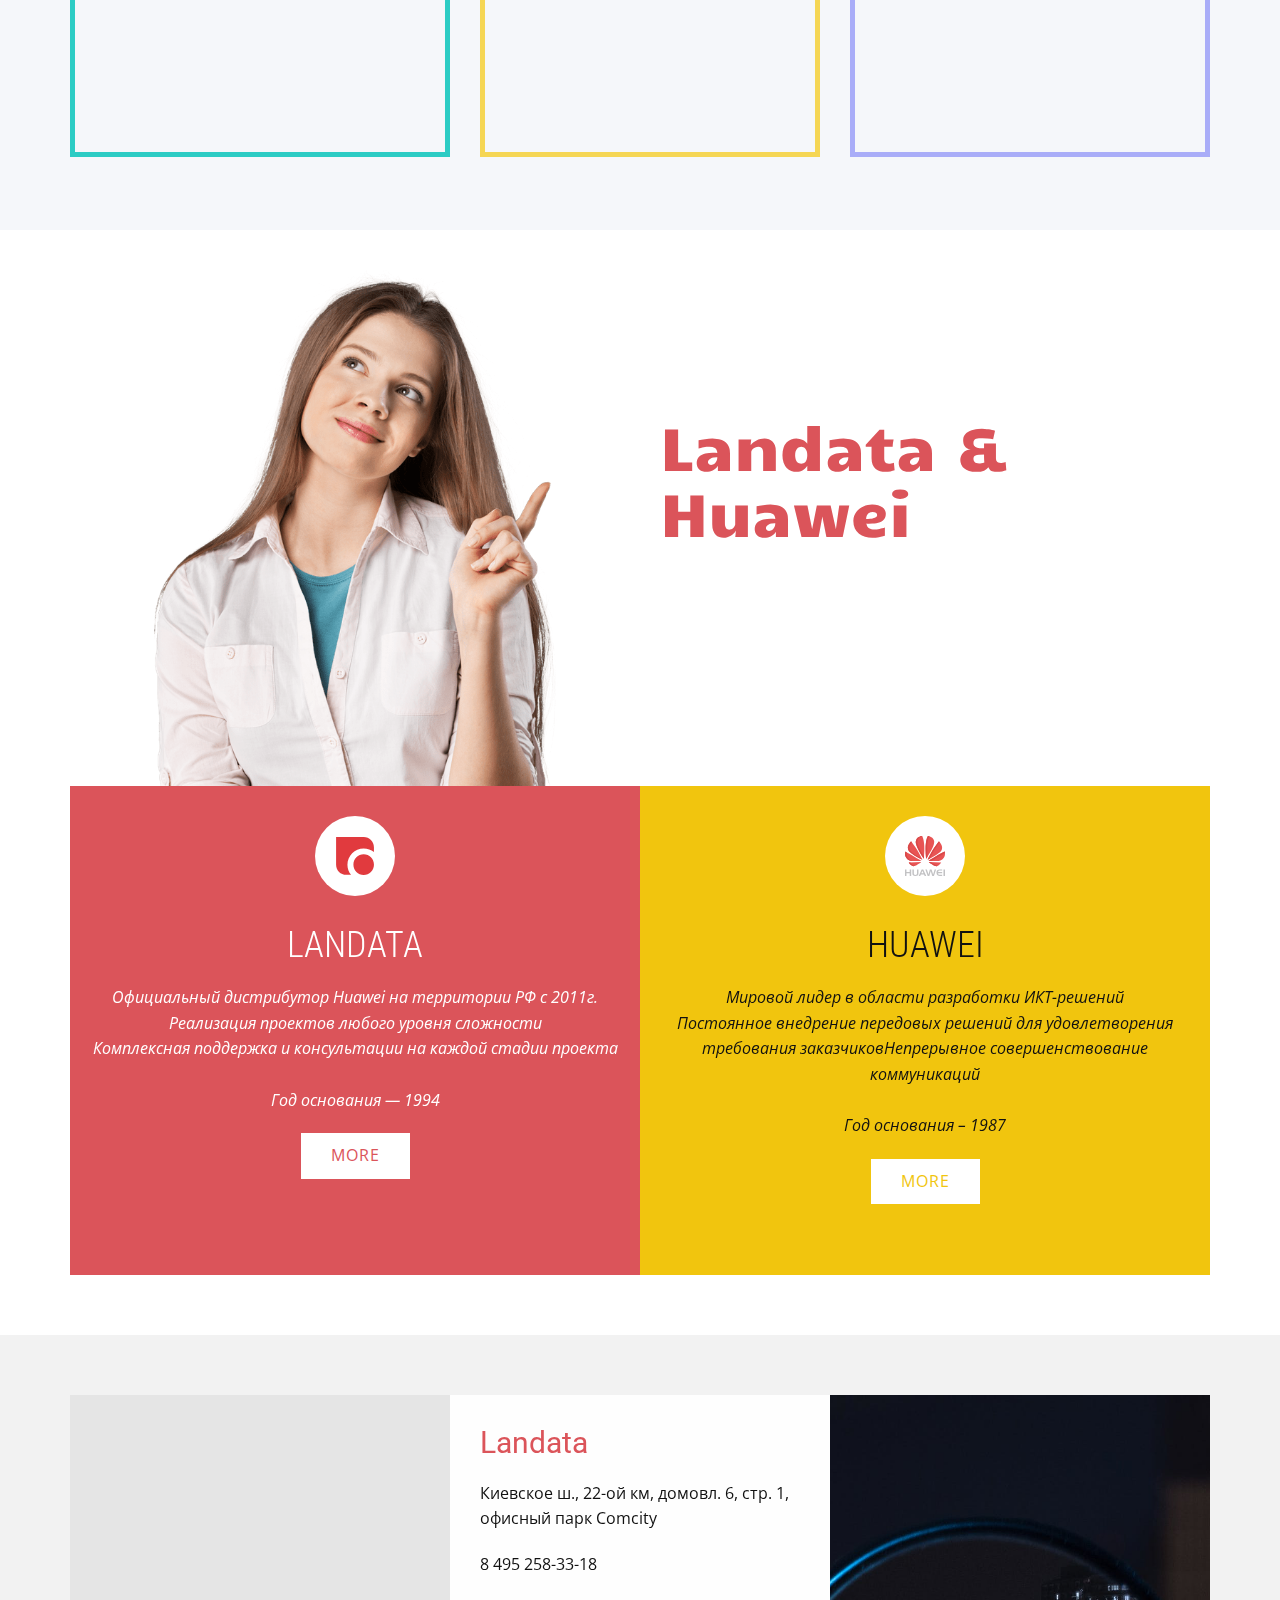
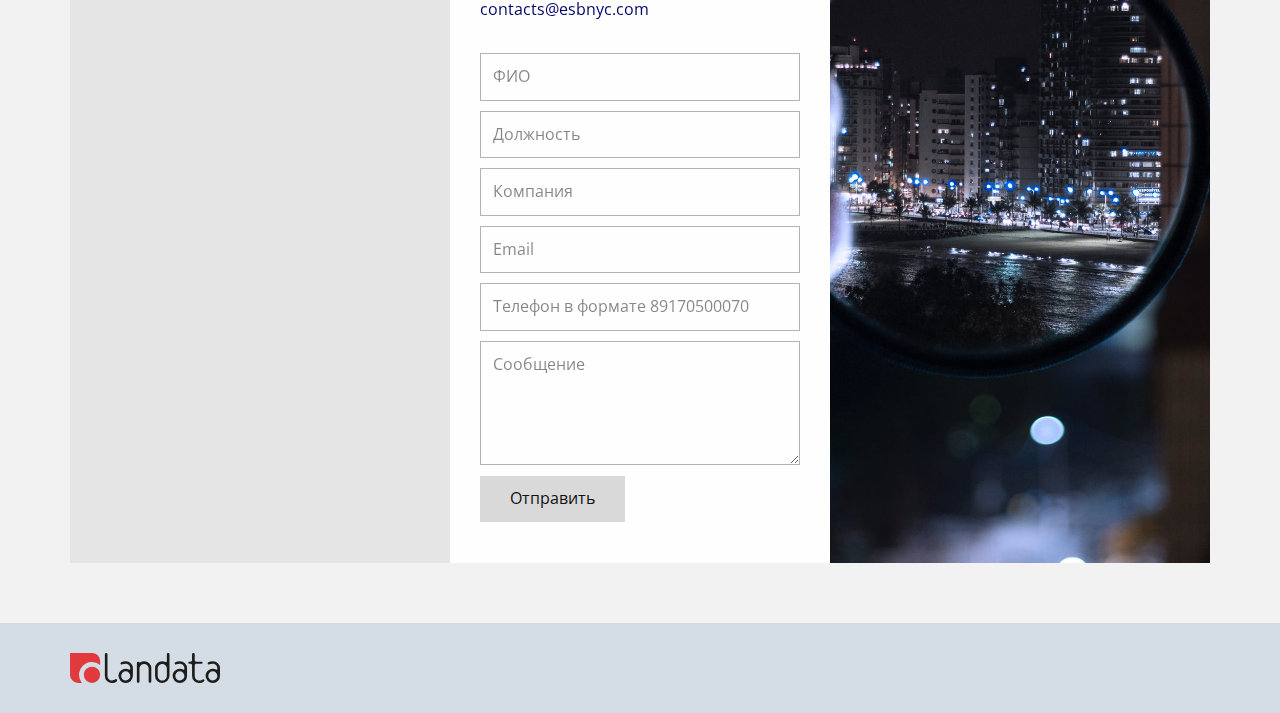
==== commit 32c7cd6c: "App init" ====
--- a/home.css
+++ b/home.css
@@ -28,8 +28,8 @@
 .u-section-1 .u-btn-1 {margin-right: auto; padding-left: 55px; padding-right: 55px}
 .u-section-1 .u-btn-2 {margin-left: auto; padding-right: 72px; padding-left: 71px} }
 
-@media (max-width: 575px){ .u-section-1 .u-sheet-1 {min-height: 897px}
-.u-section-1 .u-layout-wrap-1 {width: 340px; margin-left: 0; margin-right: 0}
+@media (max-width: 575px){ .u-section-1 .u-sheet-1 {min-height: 100vh}
+.u-section-1 .u-layout-wrap-1 {width: 340px; margin: 241px 0 0}
 .u-section-1 .u-text-1 {margin-top: 0}
 .u-section-1 .u-btn-2 {padding-right: 73px} }.u-section-2 {min-height: 918px; background-image: url("images/edfe0d34-85a2-334f-535a-16bb6c3310f4.jpg")}
 .u-section-2 .u-group-1 {min-height: 274px; margin: 0 auto 0 0}
@@ -124,7 +124,7 @@
 .u-section-3 .u-group-3 {width: 340px; margin-left: 0}
 .u-section-3 .u-layout-wrap-1 {margin-right: initial; margin-left: initial; width: auto}
 .u-section-3 .u-image-3 {height: 340px; width: 340px}
-.u-section-3 .u-image-4 {width: 340px; height: 288px; margin-top: -810px; margin-right: 0; margin-left: 111px} }.u-section-4 .u-sheet-1 {min-height: 320px}
+.u-section-3 .u-image-4 {width: 340px; height: 288px; margin-top: -755px; margin-right: auto; margin-left: 111px} }.u-section-4 .u-sheet-1 {min-height: 320px}
 .u-section-4 .u-layout-wrap-1 {width: 1140px; margin: 30px 0 20px}
 .u-section-4 .u-layout-cell-1 {min-height: 270px; background-image: none}
 .u-section-4 .u-container-layout-1 {padding-left: 30px}
@@ -272,7 +272,7 @@
 .u-section-7 .u-image-1 {min-height: 582px}
 .u-section-7 .u-container-layout-2 {padding-left: 10px; padding-right: 10px} }
 
-@media (max-width: 575px){ .u-section-7 {min-height: 180px}
+@media (max-width: 575px){ .u-section-7 {min-height: 180px; background-position: 50% -10vh}
 .u-section-7 .u-sheet-1 {min-height: 180px}
 .u-section-7 .u-shape-1 {height: 759px; margin-left: initial}
 .u-section-7 .u-layout-wrap-1 {width: 340px; margin-top: -722px; margin-left: auto}
@@ -387,7 +387,8 @@
 .u-section-10 .u-container-layout-4 {padding-left: 10px; padding-right: 10px}
 .u-section-10 .u-text-11 {font-size: 1.5} }
 
-@media (max-width: 575px){ .u-section-10 .u-sheet-1 {min-height: 188px} }.u-section-11 {background-image: none}
+@media (max-width: 575px){ .u-section-10 {background-position: 50% -10vh}
+.u-section-10 .u-sheet-1 {min-height: 188px} }.u-section-11 {background-image: none}
 .u-section-11 .u-sheet-1 {min-height: 632px}
 .u-section-11 .u-layout-wrap-1 {width: 1140px; margin: 60px 0}
 .u-section-11 .u-layout-cell-1 {min-height: 516px}
@@ -484,7 +485,7 @@
 .u-section-12 .u-container-layout-3 {padding-left: 30px; padding-right: 30px}
 .u-section-12 .u-container-layout-4 {padding-left: 30px; padding-right: 30px} }
 
-@media (max-width: 575px){ .u-section-12 {background-position: 50% -10vh}
+@media (max-width: 575px){ .u-section-12 {background-position: 50% -4.67803vh}
 .u-section-12 .u-sheet-1 {min-height: 297px}
 .u-section-12 .u-image-1 {width: 310px; height: auto; margin-top: initial; margin-bottom: initial}
 .u-section-12 .u-text-2 {font-size: 2.25rem} }.u-section-13 {background-image: none}
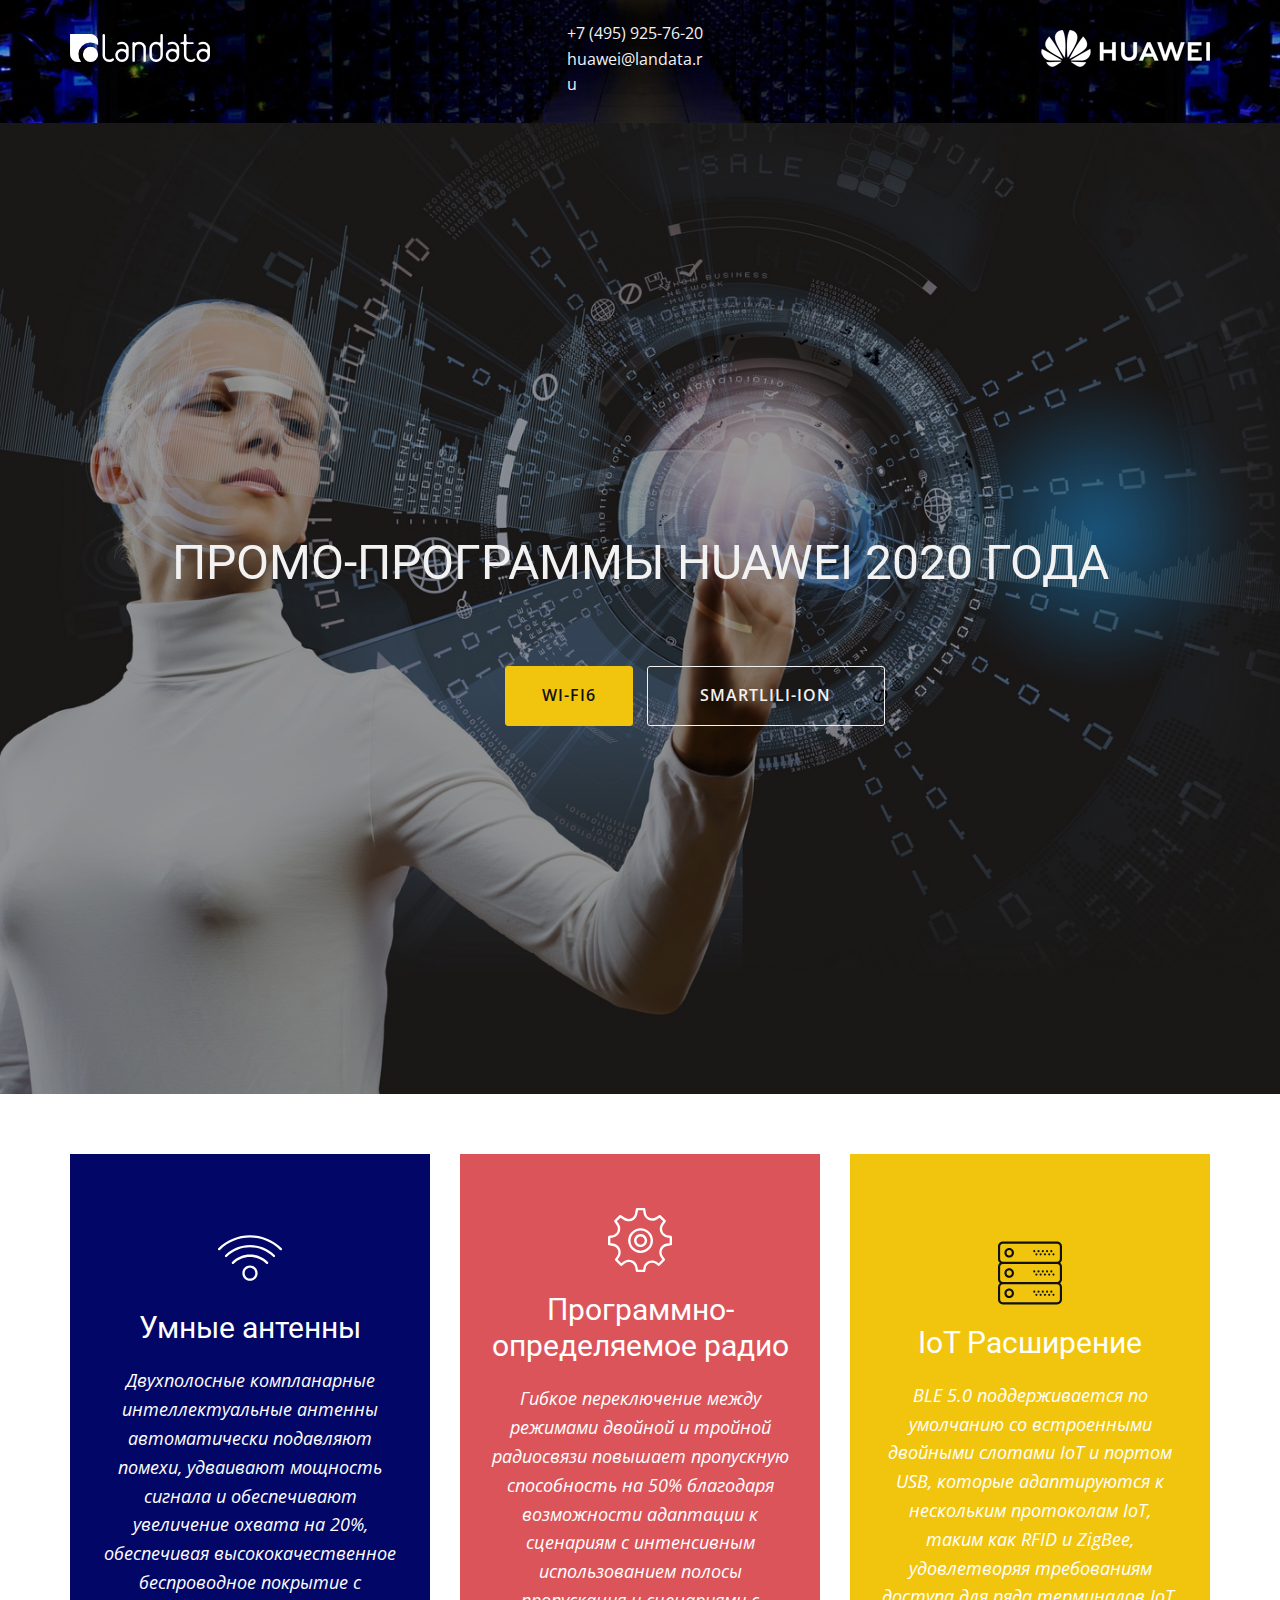
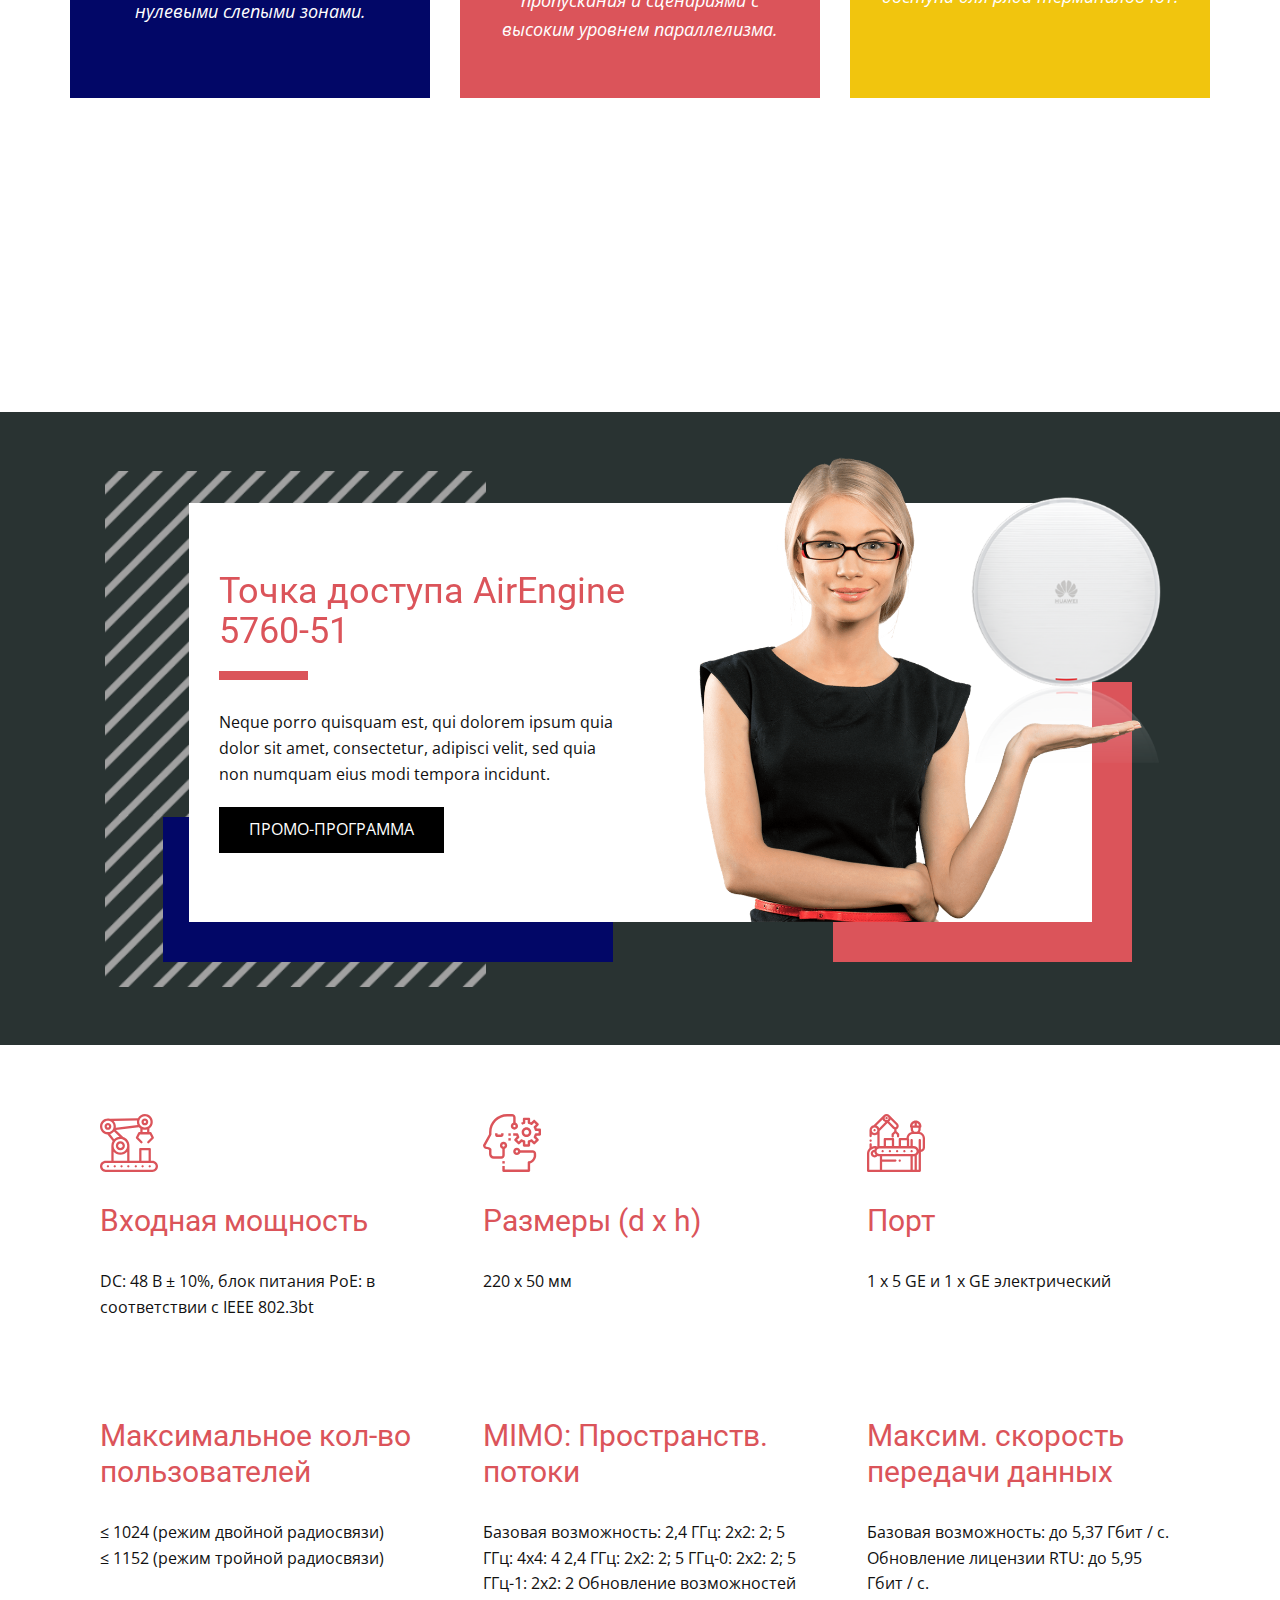
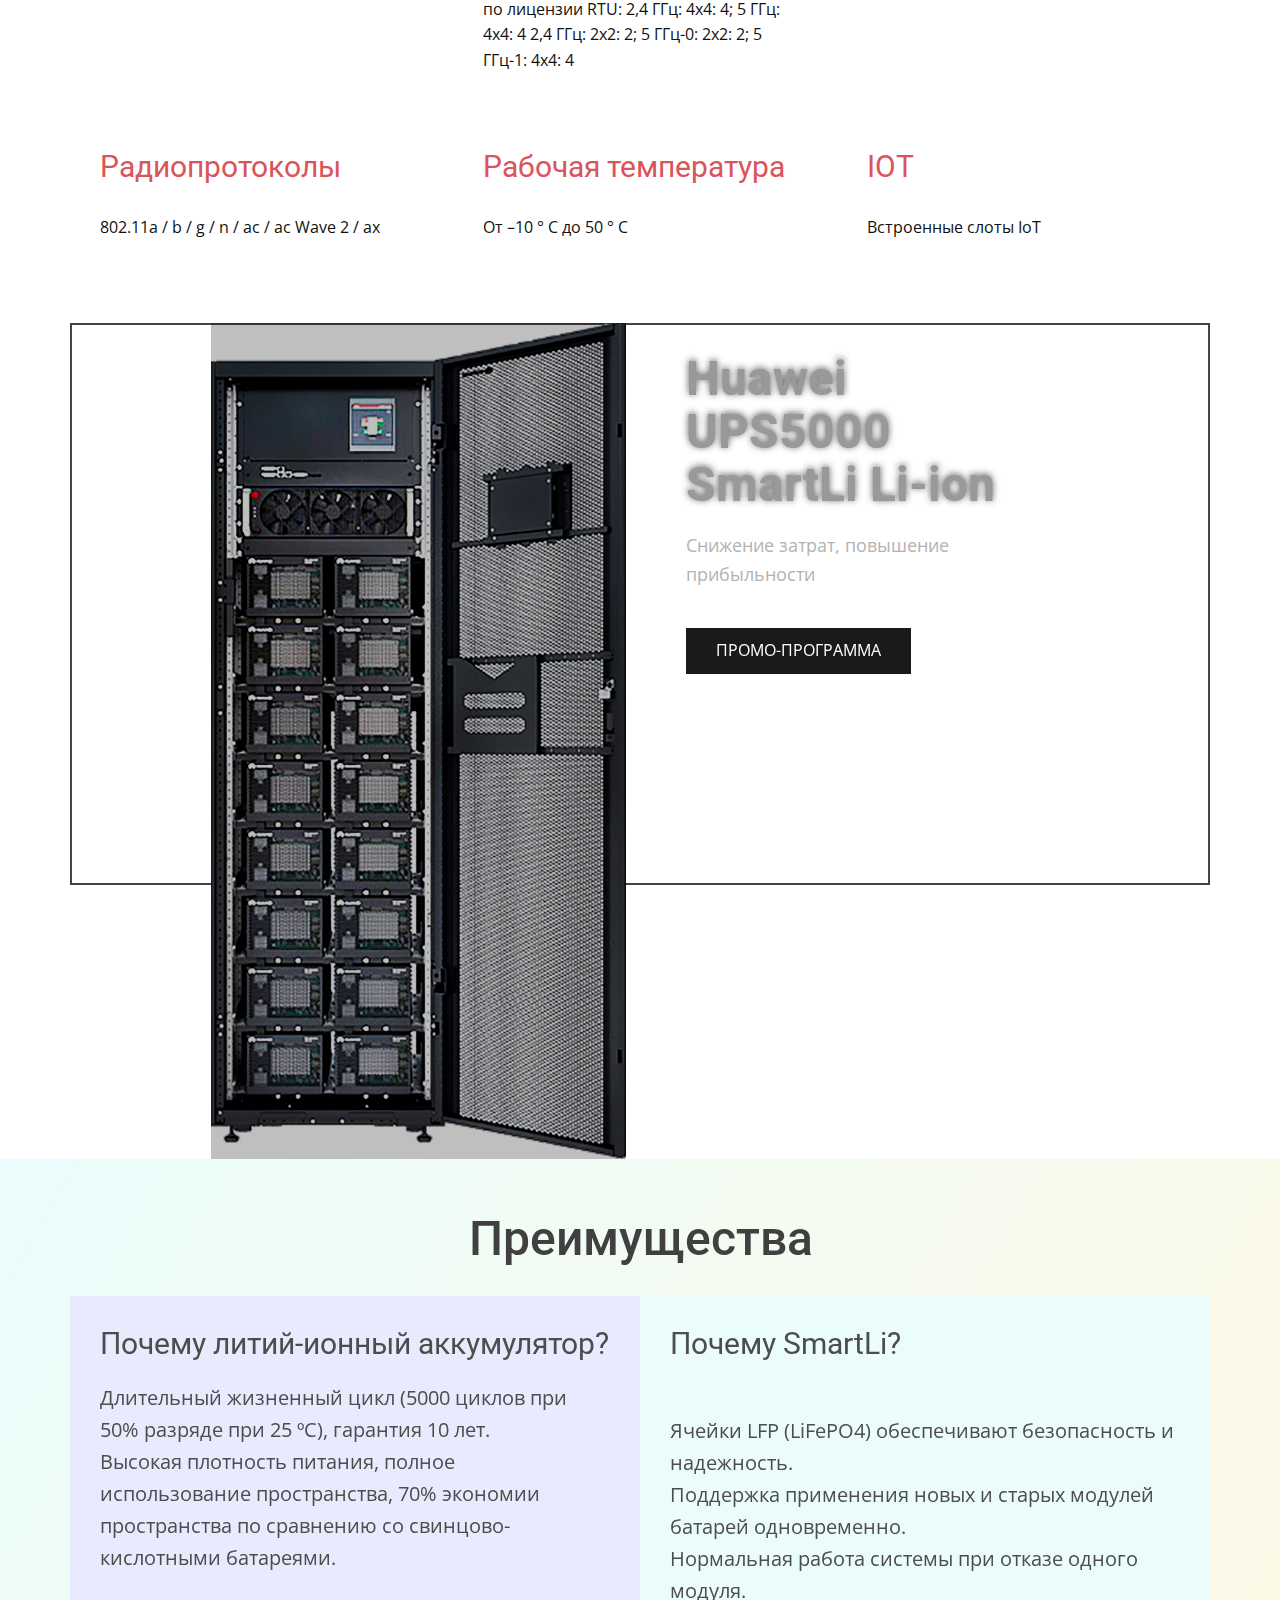
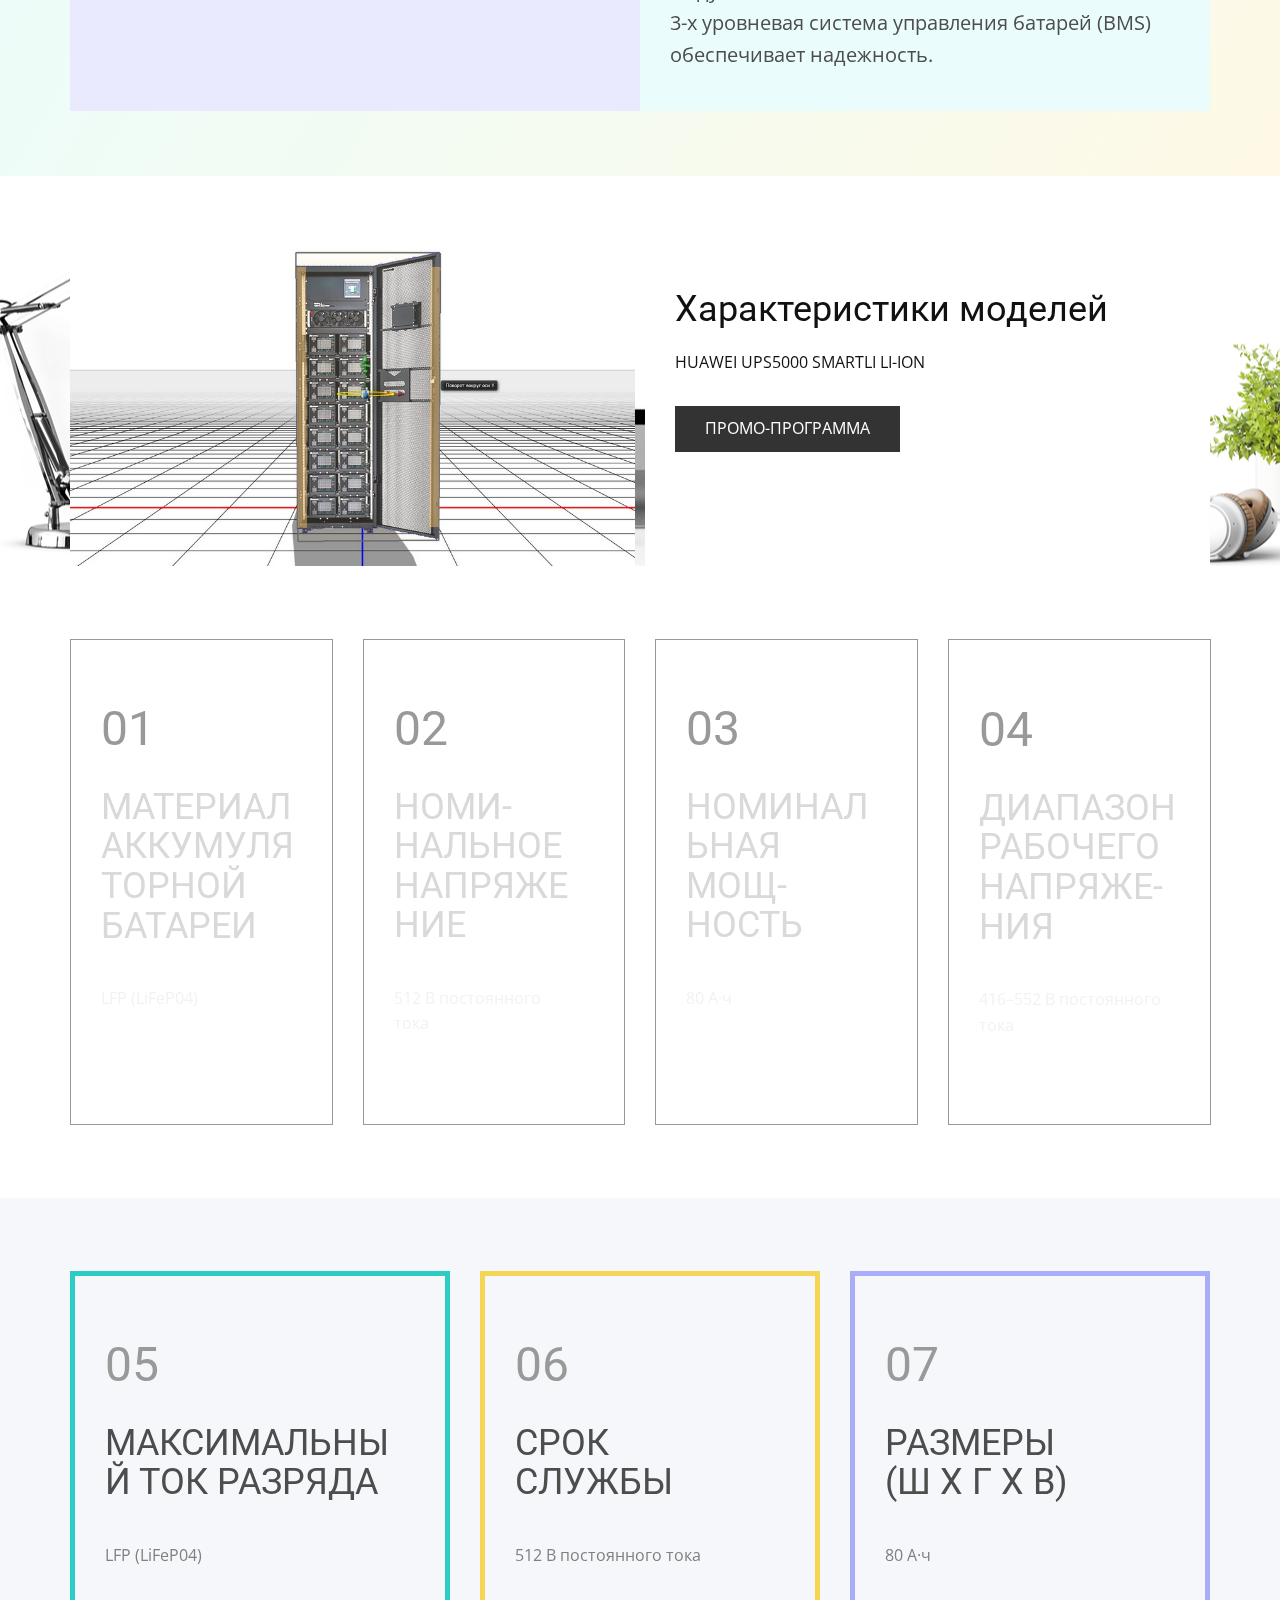
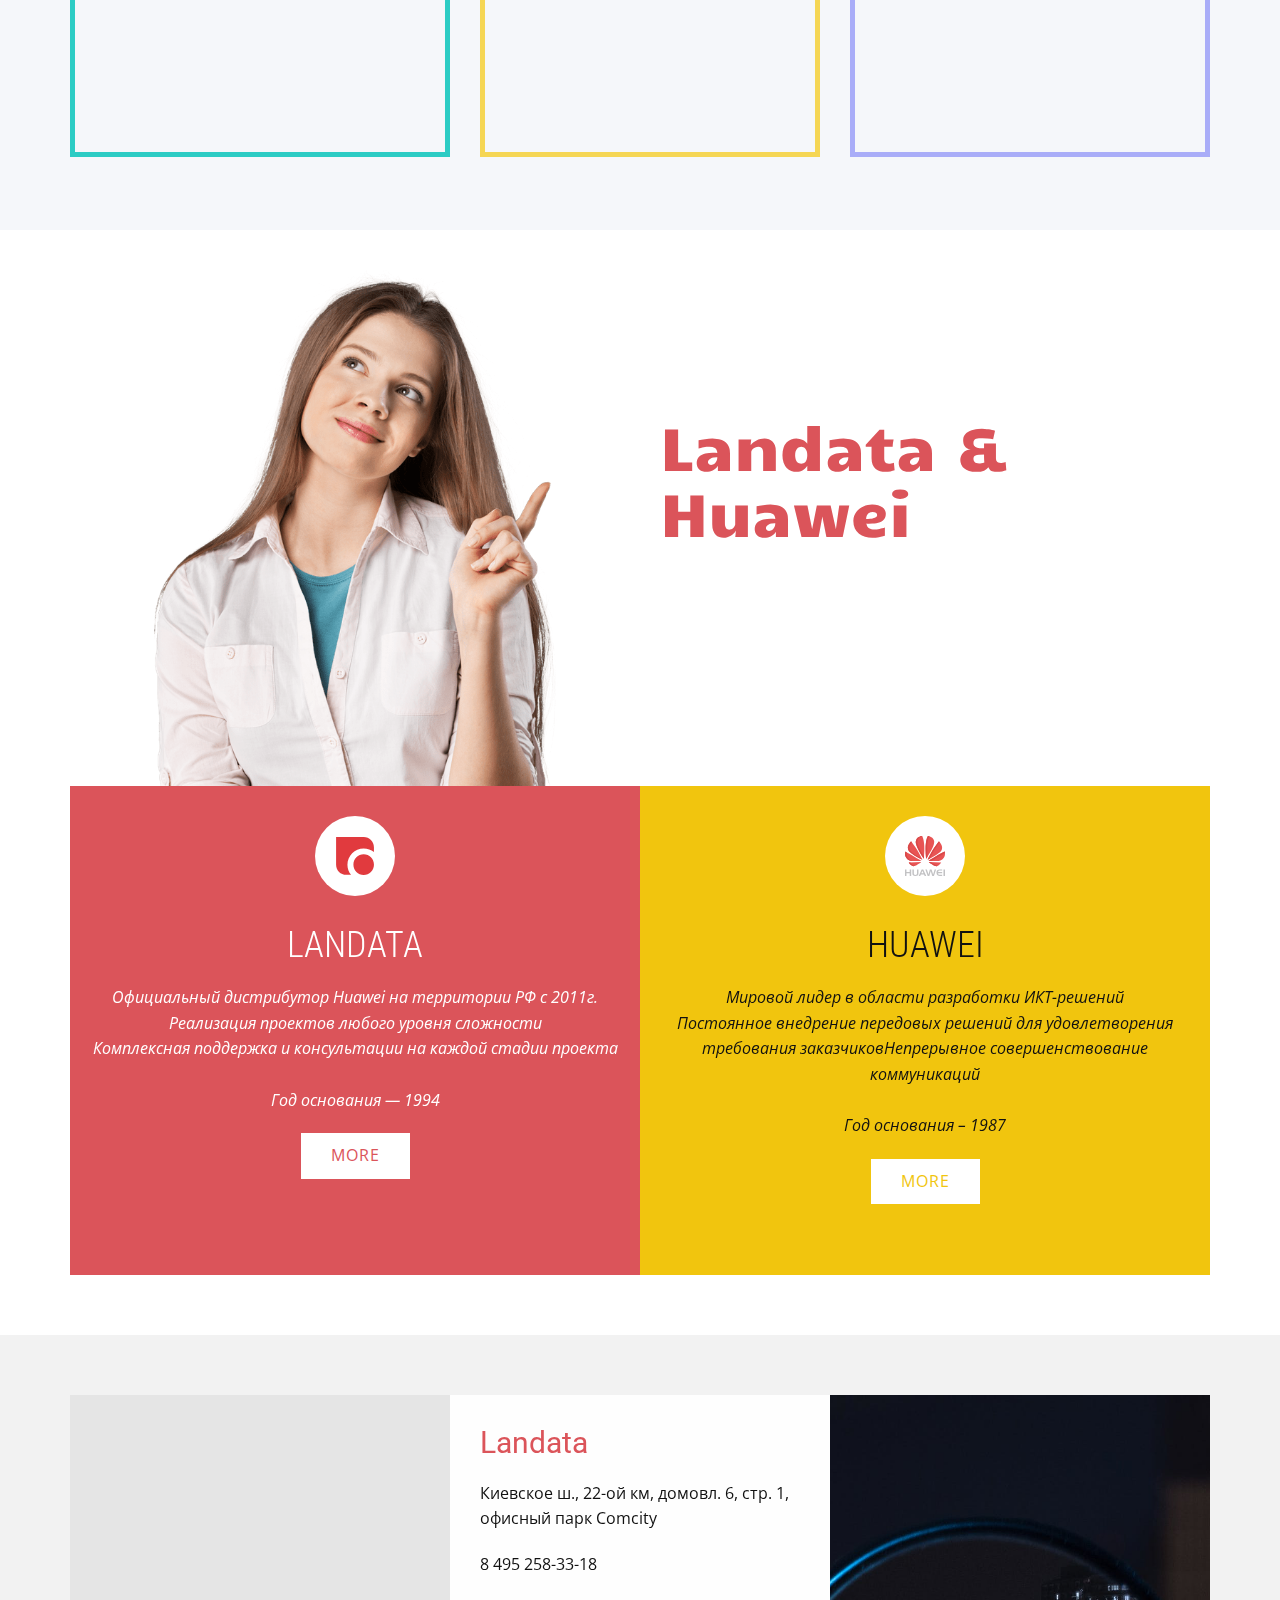
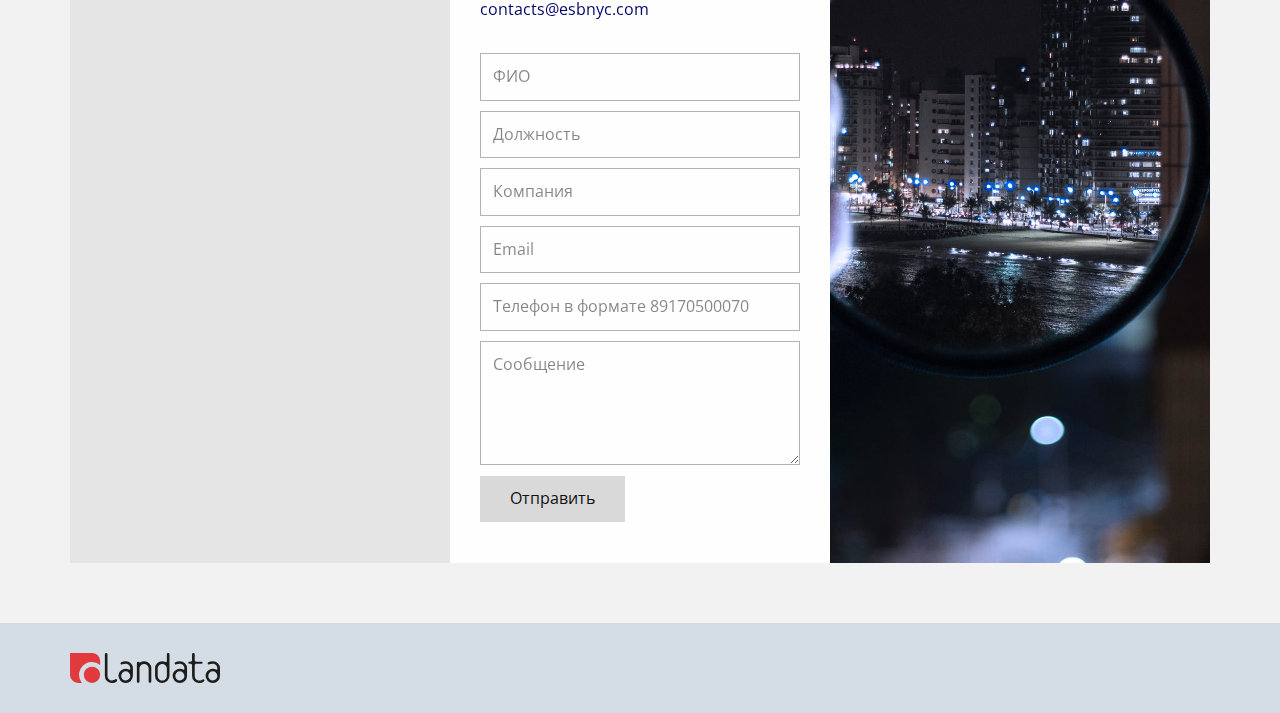
==== commit 6e19add3: "App init" ====
--- a/index.html
+++ b/index.html
@@ -86,7 +86,7 @@
         </div>
       </div>
     </section>
-    <section class="skrollable skrollable-before u-align-center u-clearfix u-image u-parallax u-valign-top-lg u-valign-top-xl u-section-2" id="carousel_262c">
+    <section class="skrollable skrollable-after u-align-center u-clearfix u-image u-parallax u-valign-top-lg u-valign-top-xl u-section-2" id="carousel_262c">
       <div class="u-container-style u-expanded-width u-group u-white u-group-1">
         <div class="u-container-layout u-container-layout-1"></div>
       </div>
@@ -317,8 +317,8 @@
         </div>
       </div>
     </section>
-    <section class="skrollable skrollable-before u-clearfix u-image u-parallax u-section-7" id="sec-e520" data-image-width="1280" data-image-height="853">
-      <div class="u-clearfix u-sheet u-sheet-1">
+    <section class="skrollable skrollable-after u-clearfix u-image u-parallax u-section-7" id="sec-e520" data-image-width="1280" data-image-height="853">
+      <div class="u-clearfix u-sheet u-valign-middle-xs u-sheet-1">
         <div class="u-border-2 u-border-grey-dark-1 u-expanded-width u-shape u-shape-rectangle u-shape-1"></div>
         <div class="u-clearfix u-layout-wrap u-layout-wrap-1">
           <div class="u-layout">
@@ -387,7 +387,7 @@
         </div>
       </div>
     </section>
-    <section class="skrollable skrollable-before u-align-center u-clearfix u-image u-parallax u-shading u-section-10" id="carousel_7ffa">
+    <section class="skrollable skrollable-between u-align-center u-clearfix u-image u-parallax u-shading u-section-10" id="carousel_7ffa">
       <div class="u-clearfix u-sheet u-valign-middle u-sheet-1">
         <div class="u-clearfix u-expanded-width-lg u-expanded-width-md u-expanded-width-sm u-expanded-width-xs u-gutter-30 u-layout-wrap u-layout-wrap-1">
           <div class="u-gutter-0 u-layout">
@@ -675,7 +675,7 @@
     </section>
     
     
-    <footer class="u-clearfix u-footer u-image u-footer" id="sec-6004"><div class="u-clearfix u-sheet u-sheet-1">
+    <footer class="u-align-left-xs u-clearfix u-footer u-image u-footer" id="sec-6004"><div class="u-clearfix u-sheet u-valign-middle-xs u-sheet-1">
         <a href="http://landata.ru" class="u-image u-logo u-image-1" data-image-width="372" data-image-height="74" title="websuite" target="_blank">
           <img src="images/Logo-Landata.svg" class="u-logo-image u-logo-image-1" data-image-width="150">
         </a>
--- a/nicepage.css
+++ b/nicepage.css
@@ -26549,7 +26549,7 @@
 @media (max-width: 1199px){ .u-footer .u-image-1 {width: 80px; height: 16px} }
 
 
-
+@media (max-width: 575px){ .u-footer .u-image-1 {margin-bottom: 30px; width: auto} }
 
  /*begin-variables base-font-size*/ 
  html { font-size: 16px; }
--- a/home.css
+++ b/home.css
@@ -31,7 +31,7 @@
 @media (max-width: 575px){ .u-section-1 .u-sheet-1 {min-height: 100vh}
 .u-section-1 .u-layout-wrap-1 {width: 340px; margin: 241px 0 0}
 .u-section-1 .u-text-1 {margin-top: 0}
-.u-section-1 .u-btn-2 {padding-right: 73px} }.u-section-2 {min-height: 918px; background-image: url("images/edfe0d34-85a2-334f-535a-16bb6c3310f4.jpg")}
+.u-section-1 .u-btn-2 {padding-right: 73px} }.u-section-2 {min-height: 918px; background-image: url("images/edfe0d34-85a2-334f-535a-16bb6c3310f4.jpg"); background-position: 50% 10vh}
 .u-section-2 .u-group-1 {min-height: 274px; margin: 0 auto 0 0}
 .u-section-2 .u-container-layout-1 {padding: 30px}
 .u-section-2 .u-layout-wrap-1 {width: 1140px; margin: -214px auto 60px}
@@ -75,8 +75,7 @@
 .u-section-2 .u-container-layout-3 {padding-left: 10px; padding-right: 10px}
 .u-section-2 .u-container-layout-4 {padding-left: 10px; padding-right: 10px} }
 
-@media (max-width: 575px){ .u-section-2 {background-position: 50% -10vh}
-.u-section-2 .u-layout-wrap-1 {width: 340px} }.u-section-3 {background-image: none}
+@media (max-width: 575px){ .u-section-2 .u-layout-wrap-1 {width: 340px} }.u-section-3 {background-image: none}
 .u-section-3 .u-sheet-1 {min-height: 633px}
 .u-section-3 .u-image-1 {width: 381px; min-height: 516px; background-image: url("images/gbf.png"); background-position: 50% 50%; margin: 59px auto 0 35px}
 .u-section-3 .u-container-layout-1 {padding: 30px}
@@ -239,7 +238,7 @@
 .u-section-6 .u-container-layout-2 {padding-left: 10px}
 .u-section-6 .u-container-layout-3 {padding-left: 10px} }
 
-@media (max-width: 575px){ .u-section-6 .u-sheet-1 {min-height: 141px} }.u-section-7 {background-image: url("images/52e9d3424a5ba814f6da8c7dda2934761237d6ed5a4c704c7d2979d4904dc15c_1280.jpg")}
+@media (max-width: 575px){ .u-section-6 .u-sheet-1 {min-height: 141px} }.u-section-7 {background-image: url("images/52e9d3424a5ba814f6da8c7dda2934761237d6ed5a4c704c7d2979d4904dc15c_1280.jpg"); background-position: 50% 10vh}
 .u-section-7 .u-sheet-1 {min-height: 767px}
 .u-section-7 .u-shape-1 {height: 562px; background-image: none; margin-top: 0; margin-bottom: 0; margin-left: 0}
 .u-section-7 .u-layout-wrap-1 {width: 858px; margin: -562px auto 0}
@@ -250,7 +249,7 @@
 .u-section-7 .u-text-2 {font-size: 1.11111rem; font-style: normal; margin: 20px 0 0}
 .u-section-7 .u-btn-1 {border-style: none; background-image: none; margin: 40px 323px 0 0} 
 
-@media (max-width: 1199px){ .u-section-7 {min-height: 170px; background-position: 50% 10vh}
+@media (max-width: 1199px){ .u-section-7 {min-height: 170px}
 .u-section-7 .u-sheet-1 {min-height: 170px}
 .u-section-7 .u-shape-1 {height: 526px; margin-left: initial}
 .u-section-7 .u-layout-wrap-1 {margin-top: -526px}
@@ -272,10 +271,9 @@
 .u-section-7 .u-image-1 {min-height: 582px}
 .u-section-7 .u-container-layout-2 {padding-left: 10px; padding-right: 10px} }
 
-@media (max-width: 575px){ .u-section-7 {min-height: 180px; background-position: 50% -10vh}
-.u-section-7 .u-sheet-1 {min-height: 180px}
-.u-section-7 .u-shape-1 {height: 759px; margin-left: initial}
-.u-section-7 .u-layout-wrap-1 {width: 340px; margin-top: -722px; margin-left: auto}
+@media (max-width: 575px){ .u-section-7 .u-sheet-1 {min-height: 1879px}
+.u-section-7 .u-shape-1 {height: 759px; margin-top: 25px; margin-left: initial}
+.u-section-7 .u-layout-wrap-1 {width: 340px; margin-top: 0; margin-left: auto; margin-bottom: 25px}
 .u-section-7 .u-image-1 {min-height: 693px}
 .u-section-7 .u-btn-1 {margin-right: auto} }.u-section-8 {background-image: linear-gradient(120deg, #eafdfc, #fef9e6)}
 .u-section-8 .u-sheet-1 {min-height: 583px}
@@ -335,7 +333,7 @@
 .u-section-9 .u-container-layout-2 {padding-left: 10px; padding-right: 10px} }
 
 @media (max-width: 575px){ .u-section-9 .u-sheet-1 {min-height: 56px}
-.u-section-9 .u-image-1 {min-height: 239px} }.u-section-10 {background-image: linear-gradient(0deg, rgba(0,0,0,0.65), rgba(0,0,0,0.65)), url("images/Depositphotos_149753678_xl-2015.jpg")}
+.u-section-9 .u-image-1 {min-height: 239px} }.u-section-10 {background-image: linear-gradient(0deg, rgba(0,0,0,0.65), rgba(0,0,0,0.65)), url("images/Depositphotos_149753678_xl-2015.jpg"); background-position: 50% 10vh}
 .u-section-10 .u-sheet-1 {min-height: 632px}
 .u-section-10 .u-layout-wrap-1 {width: 1140px; margin: 60px 0}
 .u-section-10 .u-layout-cell-1 {min-height: 516px}
@@ -359,8 +357,7 @@
 .u-section-10 .u-text-11 {text-transform: none; font-size: 2.25rem; margin: 20px 2px 0 0}
 .u-section-10 .u-text-12 {margin: 40px 2px 0 0} 
 
-@media (max-width: 1199px){ .u-section-10 {background-position: 50% 10vh}
-.u-section-10 .u-sheet-1 {min-height: 521px}
+@media (max-width: 1199px){ .u-section-10 .u-sheet-1 {min-height: 521px}
 .u-section-10 .u-layout-wrap-1 {margin-right: initial; margin-left: initial; width: auto}
 .u-section-10 .u-layout-cell-1 {min-height: 543px}
 .u-section-10 .u-text-2 {font-size: 2.0625rem}
@@ -387,8 +384,7 @@
 .u-section-10 .u-container-layout-4 {padding-left: 10px; padding-right: 10px}
 .u-section-10 .u-text-11 {font-size: 1.5} }
 
-@media (max-width: 575px){ .u-section-10 {background-position: 50% -10vh}
-.u-section-10 .u-sheet-1 {min-height: 188px} }.u-section-11 {background-image: none}
+@media (max-width: 575px){ .u-section-10 .u-sheet-1 {min-height: 188px} }.u-section-11 {background-image: none}
 .u-section-11 .u-sheet-1 {min-height: 632px}
 .u-section-11 .u-layout-wrap-1 {width: 1140px; margin: 60px 0}
 .u-section-11 .u-layout-cell-1 {min-height: 516px}
@@ -427,7 +423,7 @@
 
 @media (max-width: 767px){ .u-section-11 .u-sheet-1 {min-height: 299px} }
 
-@media (max-width: 575px){ .u-section-11 .u-sheet-1 {min-height: 188px} }.u-section-12 {background-image: linear-gradient(0deg, rgba(0,0,0,0.1), rgba(0,0,0,0.1)), url("images/Depositphotos_78338724_xl-2015.jpg")}
+@media (max-width: 575px){ .u-section-11 .u-sheet-1 {min-height: 188px} }.u-section-12 {background-image: linear-gradient(0deg, rgba(0,0,0,0.1), rgba(0,0,0,0.1)), url("images/Depositphotos_78338724_xl-2015.jpg"); background-position: 50% 10vh}
 .u-section-12 .u-sheet-1 {min-height: 1017px}
 .u-section-12 .u-layout-wrap-1 {margin: 24px auto 0 0}
 .u-section-12 .u-layout-cell-1 {min-height: 532px}
@@ -485,8 +481,7 @@
 .u-section-12 .u-container-layout-3 {padding-left: 30px; padding-right: 30px}
 .u-section-12 .u-container-layout-4 {padding-left: 30px; padding-right: 30px} }
 
-@media (max-width: 575px){ .u-section-12 {background-position: 50% -4.67803vh}
-.u-section-12 .u-sheet-1 {min-height: 297px}
+@media (max-width: 575px){ .u-section-12 .u-sheet-1 {min-height: 297px}
 .u-section-12 .u-image-1 {width: 310px; height: auto; margin-top: initial; margin-bottom: initial}
 .u-section-12 .u-text-2 {font-size: 2.25rem} }.u-section-13 {background-image: none}
 .u-section-13 .u-sheet-1 {min-height: 684px}
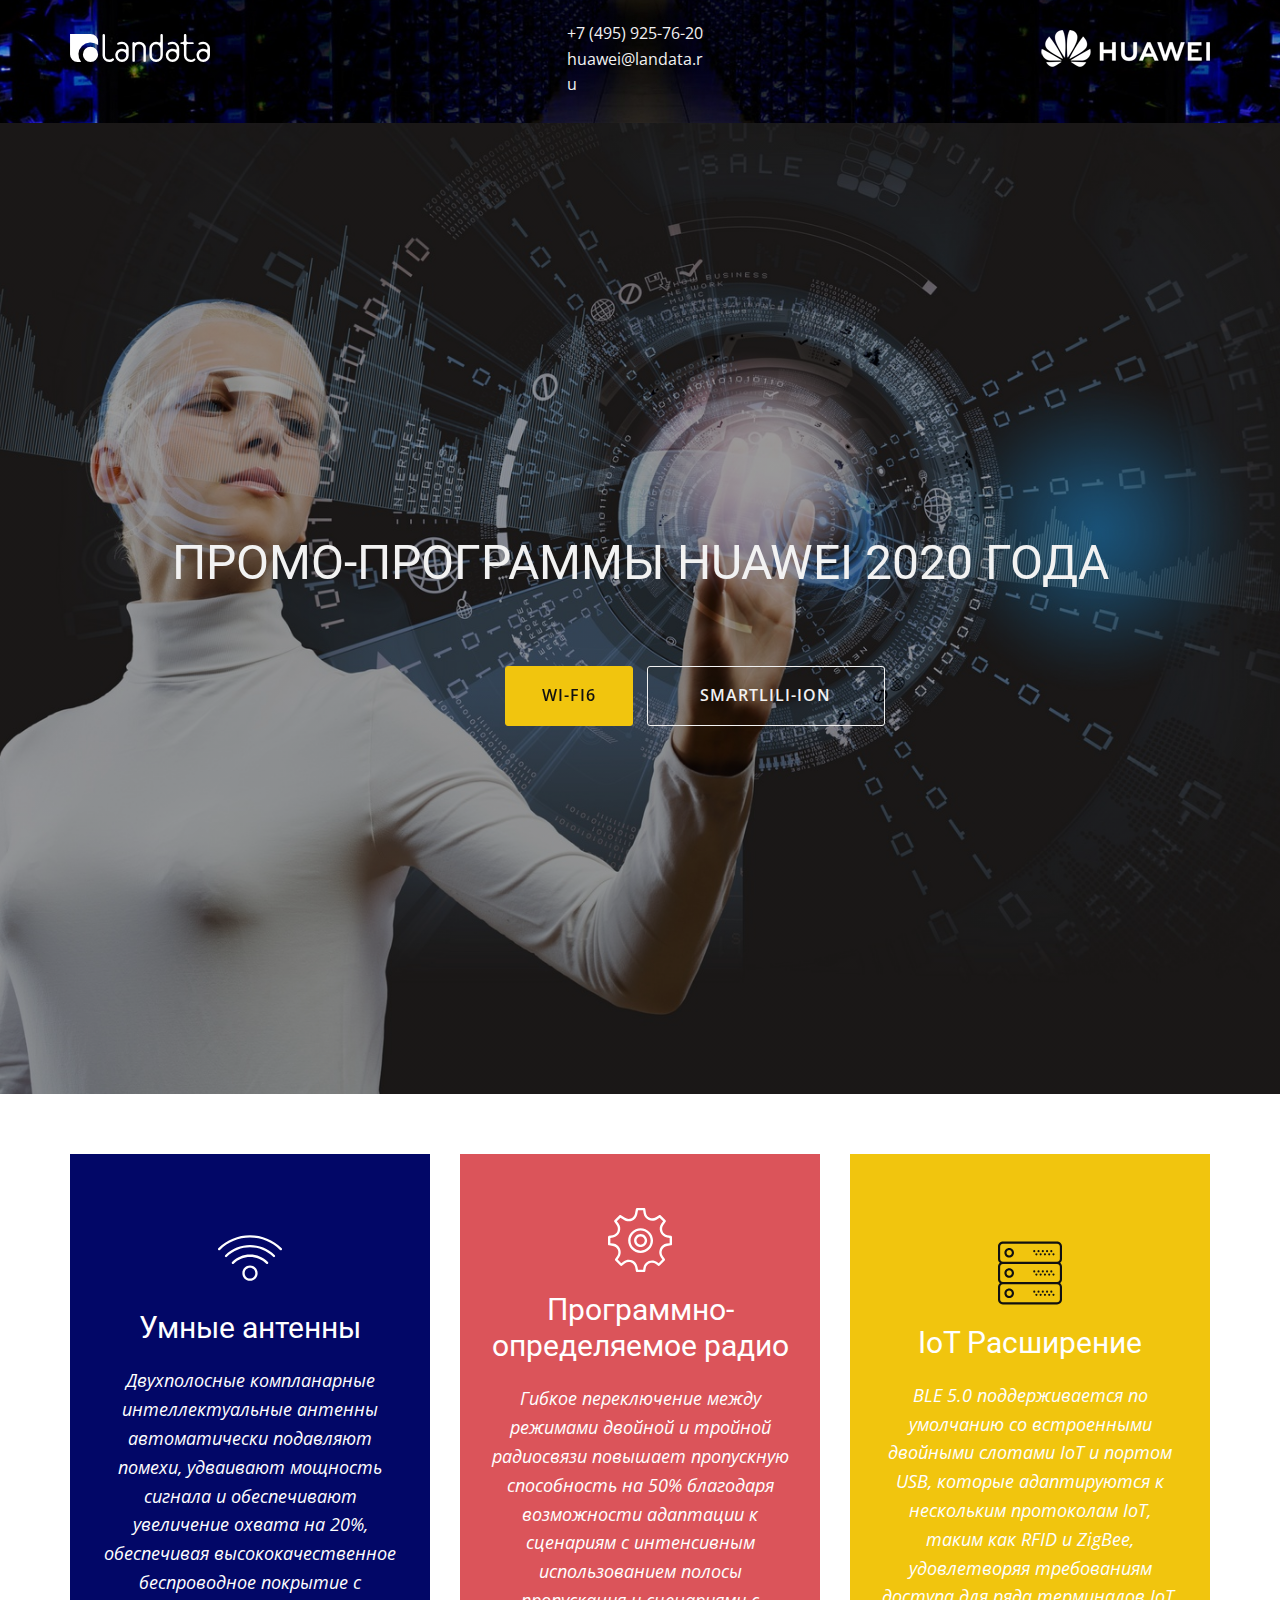
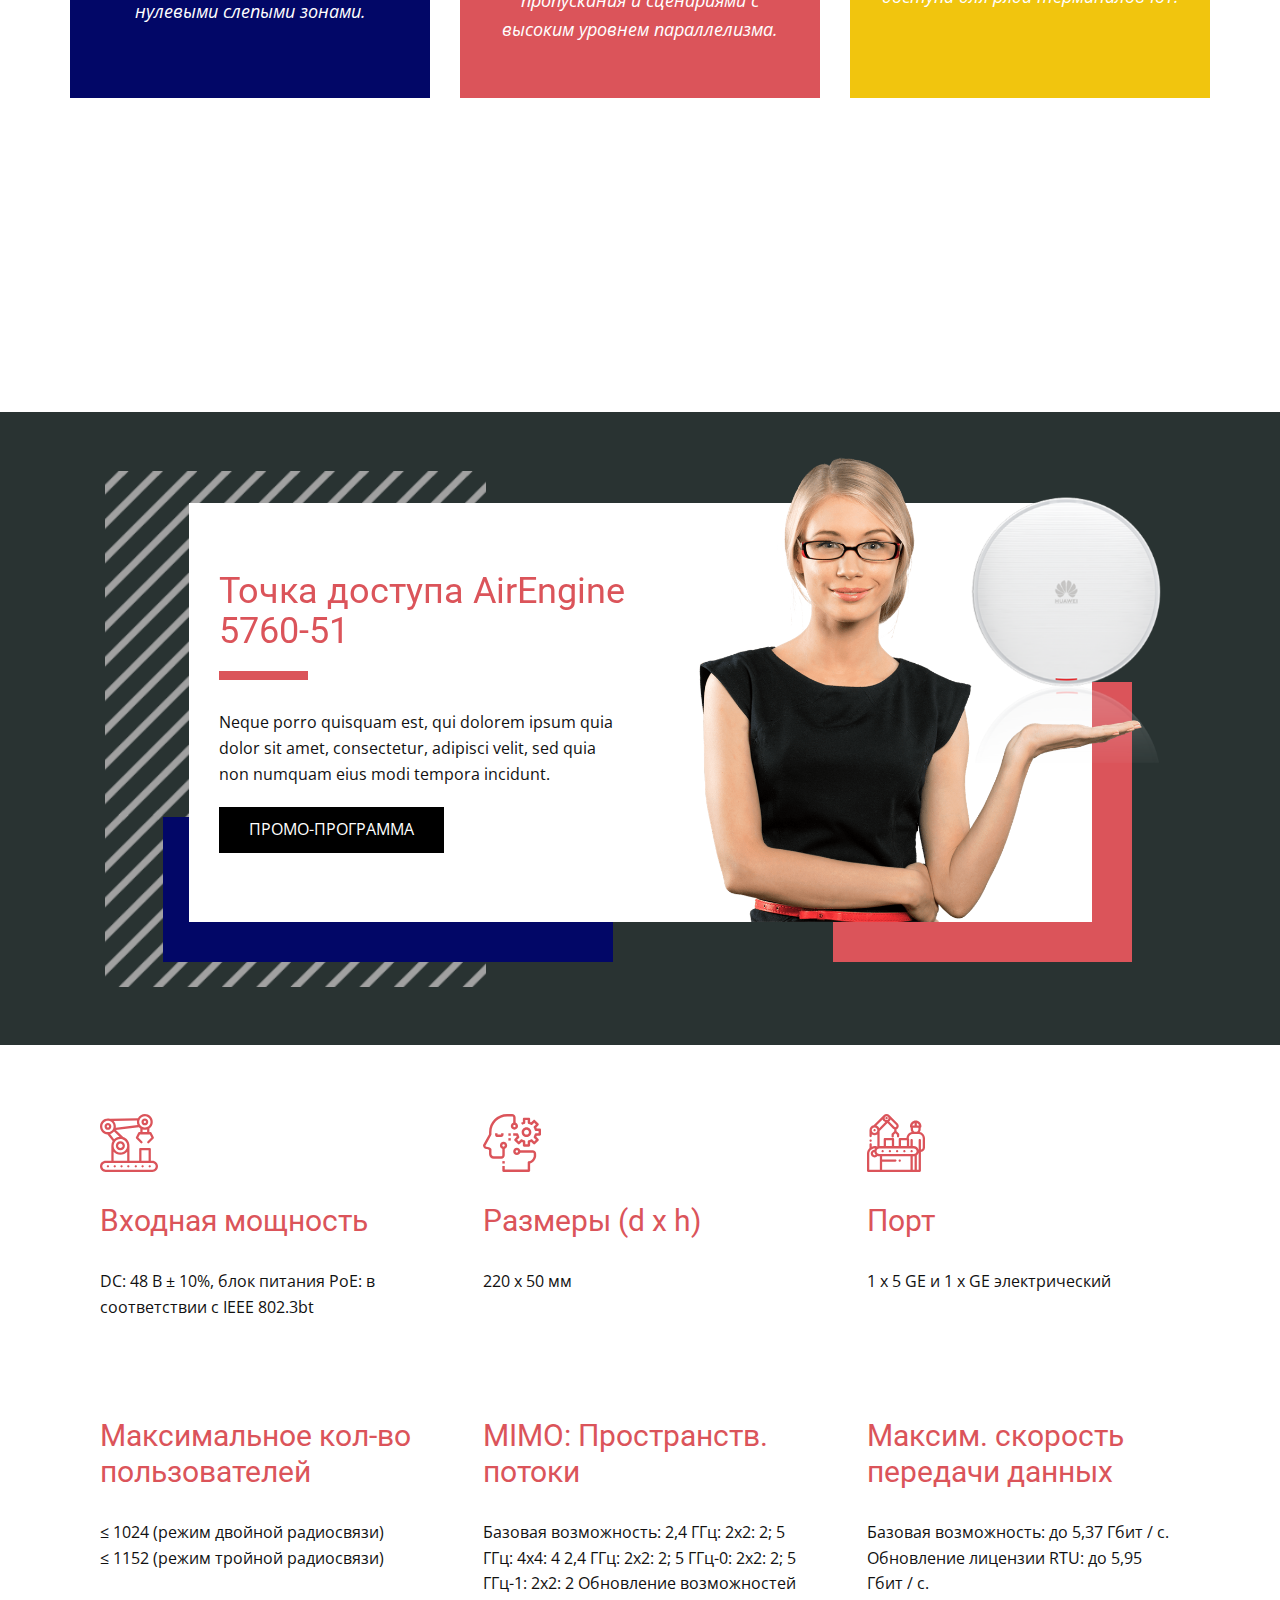
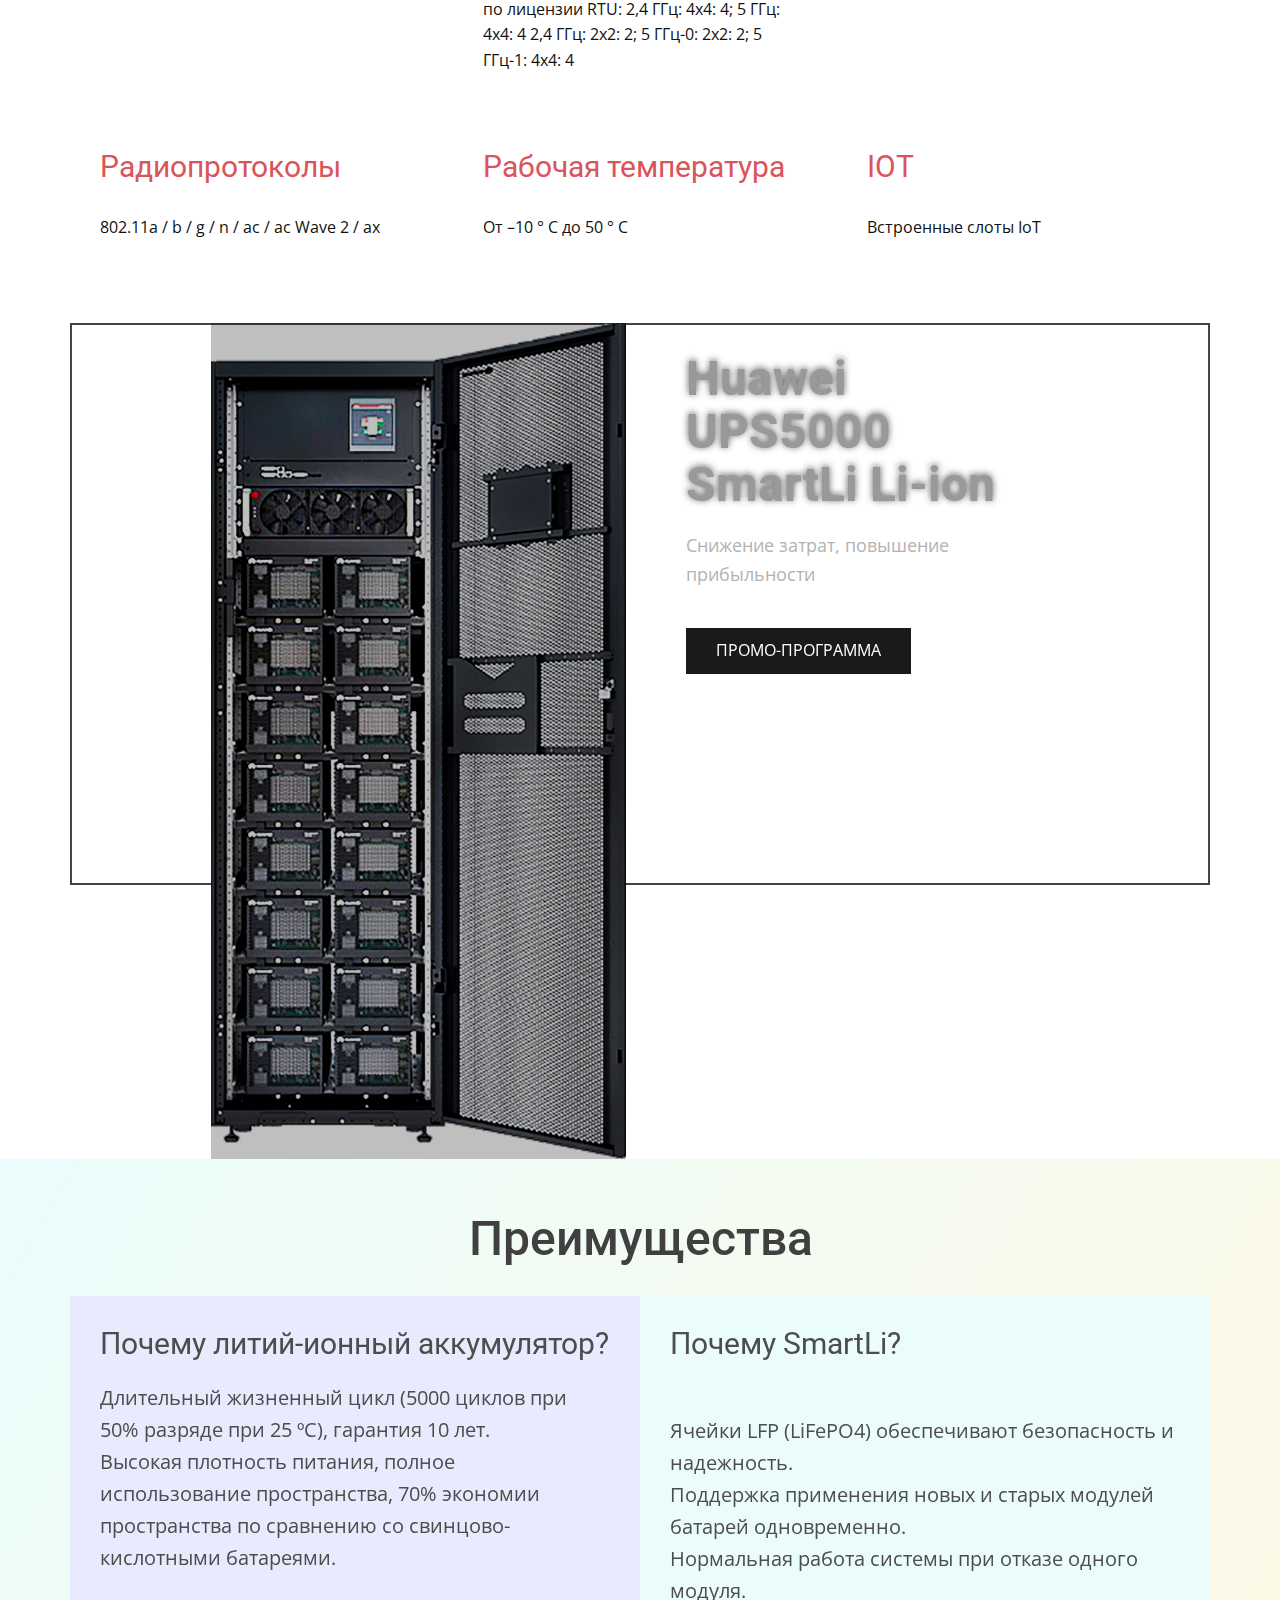
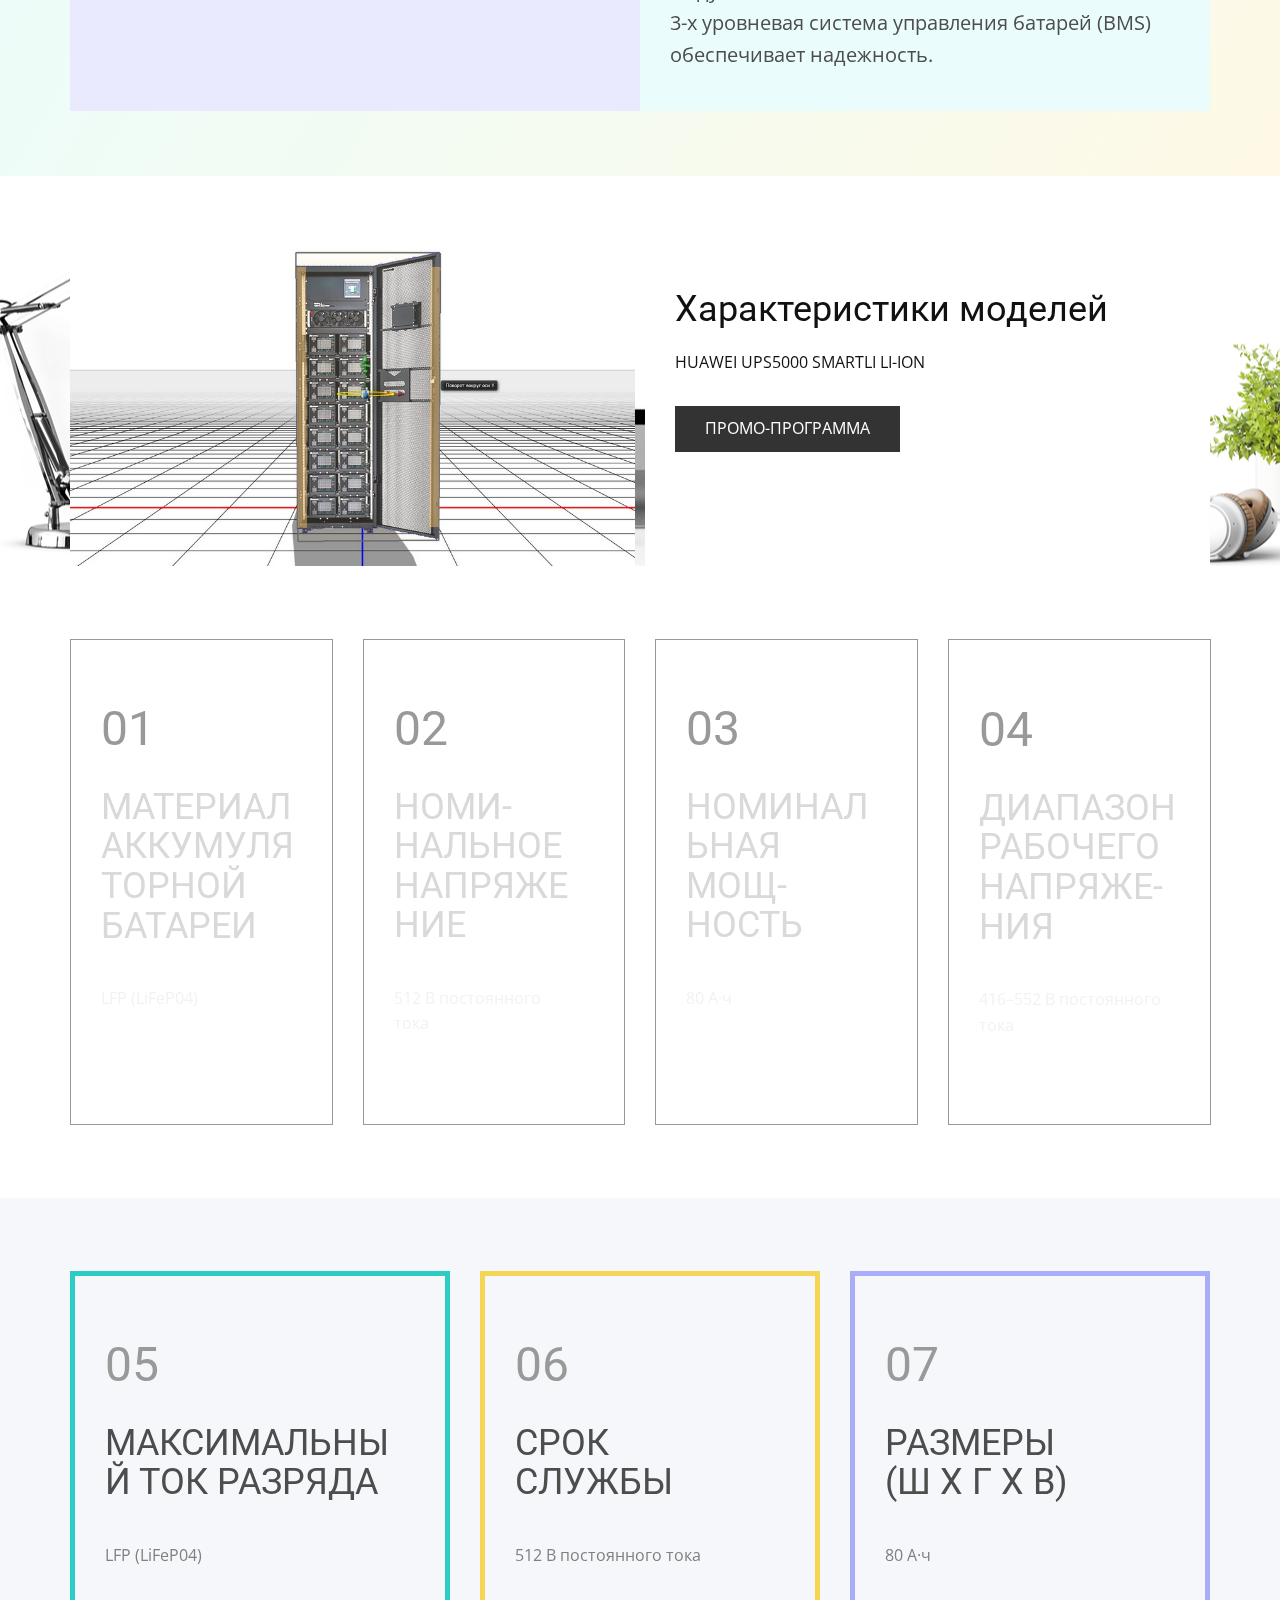
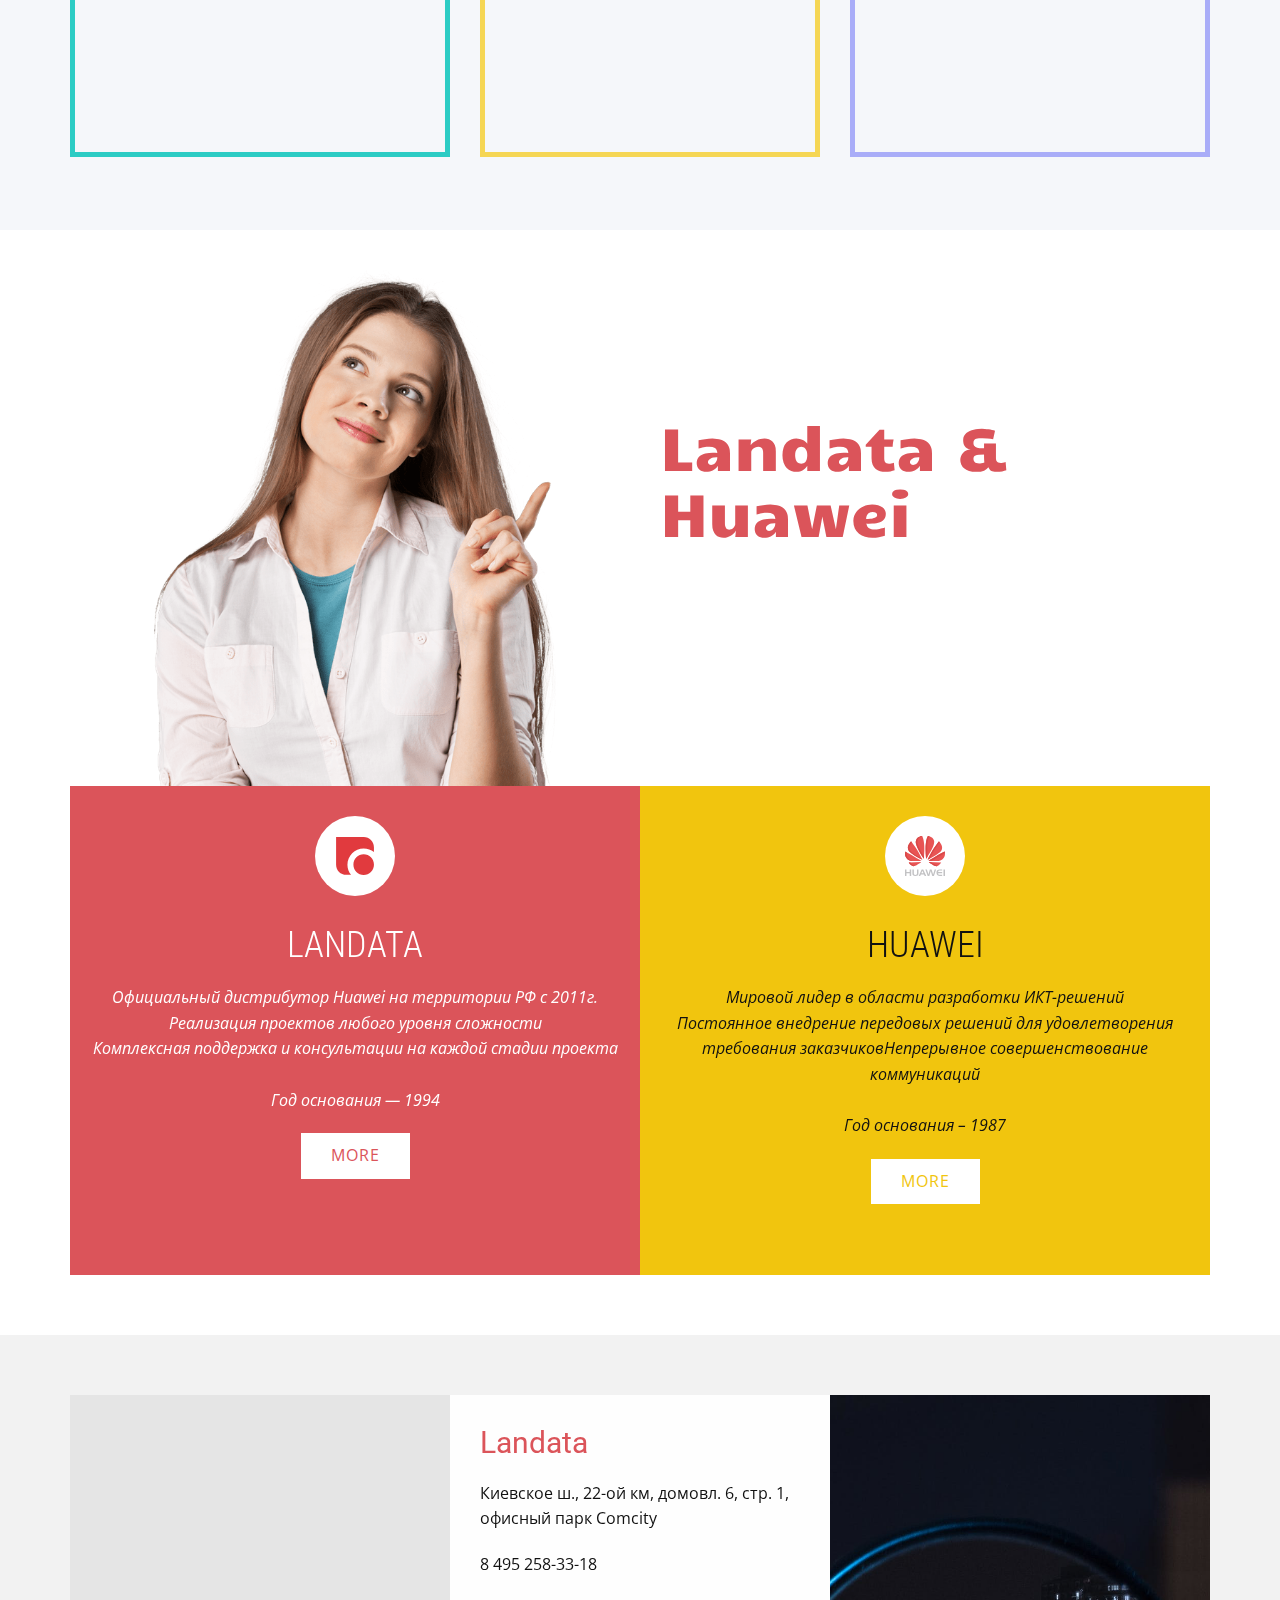
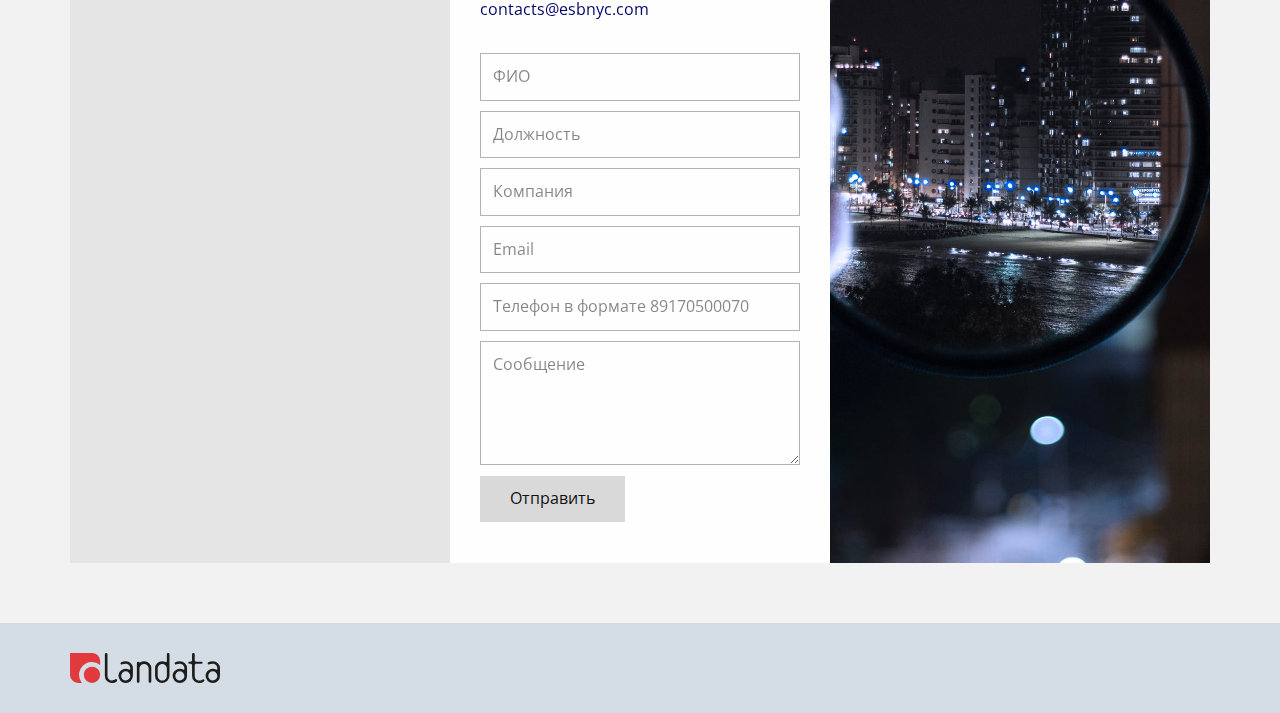
==== commit a778c8a8: "App init" ====
--- a/index.html
+++ b/index.html
@@ -87,7 +87,7 @@
       </div>
     </section>
     <section class="skrollable skrollable-after u-align-center u-clearfix u-image u-parallax u-valign-top-lg u-valign-top-xl u-section-2" id="carousel_262c">
-      <div class="u-container-style u-expanded-width u-group u-white u-group-1">
+      <div class="u-container-style u-expanded-width-lg u-expanded-width-md u-expanded-width-sm u-expanded-width-xl u-group u-white u-group-1">
         <div class="u-container-layout u-container-layout-1"></div>
       </div>
       <div class="u-clearfix u-gutter-30 u-layout-wrap u-layout-wrap-1">
--- a/nicepage.css
+++ b/nicepage.css
@@ -26549,7 +26549,7 @@
 @media (max-width: 1199px){ .u-footer .u-image-1 {width: 80px; height: 16px} }
 
 
-@media (max-width: 575px){ .u-footer .u-image-1 {margin-bottom: 30px; width: auto} }
+@media (max-width: 575px){ .u-footer .u-image-1 {width: 150px; margin-bottom: 30px} }
 
  /*begin-variables base-font-size*/ 
  html { font-size: 16px; }
--- a/home.css
+++ b/home.css
@@ -28,10 +28,10 @@
 .u-section-1 .u-btn-1 {margin-right: auto; padding-left: 55px; padding-right: 55px}
 .u-section-1 .u-btn-2 {margin-left: auto; padding-right: 72px; padding-left: 71px} }
 
-@media (max-width: 575px){ .u-section-1 .u-sheet-1 {min-height: 100vh}
-.u-section-1 .u-layout-wrap-1 {width: 340px; margin: 241px 0 0}
+@media (max-width: 575px){ .u-section-1 .u-sheet-1 {min-height: 763px}
+.u-section-1 .u-layout-wrap-1 {width: 340px; margin: 40px 0 100px}
 .u-section-1 .u-text-1 {margin-top: 0}
-.u-section-1 .u-btn-2 {padding-right: 73px} }.u-section-2 {min-height: 918px; background-image: url("images/edfe0d34-85a2-334f-535a-16bb6c3310f4.jpg"); background-position: 50% 10vh}
+.u-section-1 .u-btn-2 {padding-right: 73px} }.u-section-2 {min-height: 918px; background-image: url("images/edfe0d34-85a2-334f-535a-16bb6c3310f4.jpg")}
 .u-section-2 .u-group-1 {min-height: 274px; margin: 0 auto 0 0}
 .u-section-2 .u-container-layout-1 {padding: 30px}
 .u-section-2 .u-layout-wrap-1 {width: 1140px; margin: -214px auto 60px}
@@ -75,7 +75,9 @@
 .u-section-2 .u-container-layout-3 {padding-left: 10px; padding-right: 10px}
 .u-section-2 .u-container-layout-4 {padding-left: 10px; padding-right: 10px} }
 
-@media (max-width: 575px){ .u-section-2 .u-layout-wrap-1 {width: 340px} }.u-section-3 {background-image: none}
+@media (max-width: 575px){ .u-section-2 {background-position: 50% -10vh}
+.u-section-2 .u-group-1 {width: 440px; margin-left: 0; margin-right: 0}
+.u-section-2 .u-layout-wrap-1 {width: 340px} }.u-section-3 {background-image: none}
 .u-section-3 .u-sheet-1 {min-height: 633px}
 .u-section-3 .u-image-1 {width: 381px; min-height: 516px; background-image: url("images/gbf.png"); background-position: 50% 50%; margin: 59px auto 0 35px}
 .u-section-3 .u-container-layout-1 {padding: 30px}
@@ -238,7 +240,7 @@
 .u-section-6 .u-container-layout-2 {padding-left: 10px}
 .u-section-6 .u-container-layout-3 {padding-left: 10px} }
 
-@media (max-width: 575px){ .u-section-6 .u-sheet-1 {min-height: 141px} }.u-section-7 {background-image: url("images/52e9d3424a5ba814f6da8c7dda2934761237d6ed5a4c704c7d2979d4904dc15c_1280.jpg"); background-position: 50% 10vh}
+@media (max-width: 575px){ .u-section-6 .u-sheet-1 {min-height: 141px} }.u-section-7 {background-image: url("images/52e9d3424a5ba814f6da8c7dda2934761237d6ed5a4c704c7d2979d4904dc15c_1280.jpg")}
 .u-section-7 .u-sheet-1 {min-height: 767px}
 .u-section-7 .u-shape-1 {height: 562px; background-image: none; margin-top: 0; margin-bottom: 0; margin-left: 0}
 .u-section-7 .u-layout-wrap-1 {width: 858px; margin: -562px auto 0}
@@ -249,7 +251,7 @@
 .u-section-7 .u-text-2 {font-size: 1.11111rem; font-style: normal; margin: 20px 0 0}
 .u-section-7 .u-btn-1 {border-style: none; background-image: none; margin: 40px 323px 0 0} 
 
-@media (max-width: 1199px){ .u-section-7 {min-height: 170px}
+@media (max-width: 1199px){ .u-section-7 {min-height: 170px; background-position: 50% 10vh}
 .u-section-7 .u-sheet-1 {min-height: 170px}
 .u-section-7 .u-shape-1 {height: 526px; margin-left: initial}
 .u-section-7 .u-layout-wrap-1 {margin-top: -526px}
@@ -271,7 +273,8 @@
 .u-section-7 .u-image-1 {min-height: 582px}
 .u-section-7 .u-container-layout-2 {padding-left: 10px; padding-right: 10px} }
 
-@media (max-width: 575px){ .u-section-7 .u-sheet-1 {min-height: 1879px}
+@media (max-width: 575px){ .u-section-7 {background-position: 50% -10vh; min-height: 126px}
+.u-section-7 .u-sheet-1 {min-height: 1879px}
 .u-section-7 .u-shape-1 {height: 759px; margin-top: 25px; margin-left: initial}
 .u-section-7 .u-layout-wrap-1 {width: 340px; margin-top: 0; margin-left: auto; margin-bottom: 25px}
 .u-section-7 .u-image-1 {min-height: 693px}
@@ -333,7 +336,7 @@
 .u-section-9 .u-container-layout-2 {padding-left: 10px; padding-right: 10px} }
 
 @media (max-width: 575px){ .u-section-9 .u-sheet-1 {min-height: 56px}
-.u-section-9 .u-image-1 {min-height: 239px} }.u-section-10 {background-image: linear-gradient(0deg, rgba(0,0,0,0.65), rgba(0,0,0,0.65)), url("images/Depositphotos_149753678_xl-2015.jpg"); background-position: 50% 10vh}
+.u-section-9 .u-image-1 {min-height: 239px} }.u-section-10 {background-image: linear-gradient(0deg, rgba(0,0,0,0.65), rgba(0,0,0,0.65)), url("images/Depositphotos_149753678_xl-2015.jpg")}
 .u-section-10 .u-sheet-1 {min-height: 632px}
 .u-section-10 .u-layout-wrap-1 {width: 1140px; margin: 60px 0}
 .u-section-10 .u-layout-cell-1 {min-height: 516px}
@@ -357,7 +360,8 @@
 .u-section-10 .u-text-11 {text-transform: none; font-size: 2.25rem; margin: 20px 2px 0 0}
 .u-section-10 .u-text-12 {margin: 40px 2px 0 0} 
 
-@media (max-width: 1199px){ .u-section-10 .u-sheet-1 {min-height: 521px}
+@media (max-width: 1199px){ .u-section-10 {background-position: 50% 10vh}
+.u-section-10 .u-sheet-1 {min-height: 521px}
 .u-section-10 .u-layout-wrap-1 {margin-right: initial; margin-left: initial; width: auto}
 .u-section-10 .u-layout-cell-1 {min-height: 543px}
 .u-section-10 .u-text-2 {font-size: 2.0625rem}
@@ -384,7 +388,8 @@
 .u-section-10 .u-container-layout-4 {padding-left: 10px; padding-right: 10px}
 .u-section-10 .u-text-11 {font-size: 1.5} }
 
-@media (max-width: 575px){ .u-section-10 .u-sheet-1 {min-height: 188px} }.u-section-11 {background-image: none}
+@media (max-width: 575px){ .u-section-10 {background-position: 50% 2.48322vh}
+.u-section-10 .u-sheet-1 {min-height: 188px} }.u-section-11 {background-image: none}
 .u-section-11 .u-sheet-1 {min-height: 632px}
 .u-section-11 .u-layout-wrap-1 {width: 1140px; margin: 60px 0}
 .u-section-11 .u-layout-cell-1 {min-height: 516px}
@@ -423,7 +428,7 @@
 
 @media (max-width: 767px){ .u-section-11 .u-sheet-1 {min-height: 299px} }
 
-@media (max-width: 575px){ .u-section-11 .u-sheet-1 {min-height: 188px} }.u-section-12 {background-image: linear-gradient(0deg, rgba(0,0,0,0.1), rgba(0,0,0,0.1)), url("images/Depositphotos_78338724_xl-2015.jpg"); background-position: 50% 10vh}
+@media (max-width: 575px){ .u-section-11 .u-sheet-1 {min-height: 188px} }.u-section-12 {background-image: linear-gradient(0deg, rgba(0,0,0,0.1), rgba(0,0,0,0.1)), url("images/Depositphotos_78338724_xl-2015.jpg")}
 .u-section-12 .u-sheet-1 {min-height: 1017px}
 .u-section-12 .u-layout-wrap-1 {margin: 24px auto 0 0}
 .u-section-12 .u-layout-cell-1 {min-height: 532px}
@@ -481,7 +486,8 @@
 .u-section-12 .u-container-layout-3 {padding-left: 30px; padding-right: 30px}
 .u-section-12 .u-container-layout-4 {padding-left: 30px; padding-right: 30px} }
 
-@media (max-width: 575px){ .u-section-12 .u-sheet-1 {min-height: 297px}
+@media (max-width: 575px){ .u-section-12 {background-position: 50% 10vh}
+.u-section-12 .u-sheet-1 {min-height: 297px}
 .u-section-12 .u-image-1 {width: 310px; height: auto; margin-top: initial; margin-bottom: initial}
 .u-section-12 .u-text-2 {font-size: 2.25rem} }.u-section-13 {background-image: none}
 .u-section-13 .u-sheet-1 {min-height: 684px}
